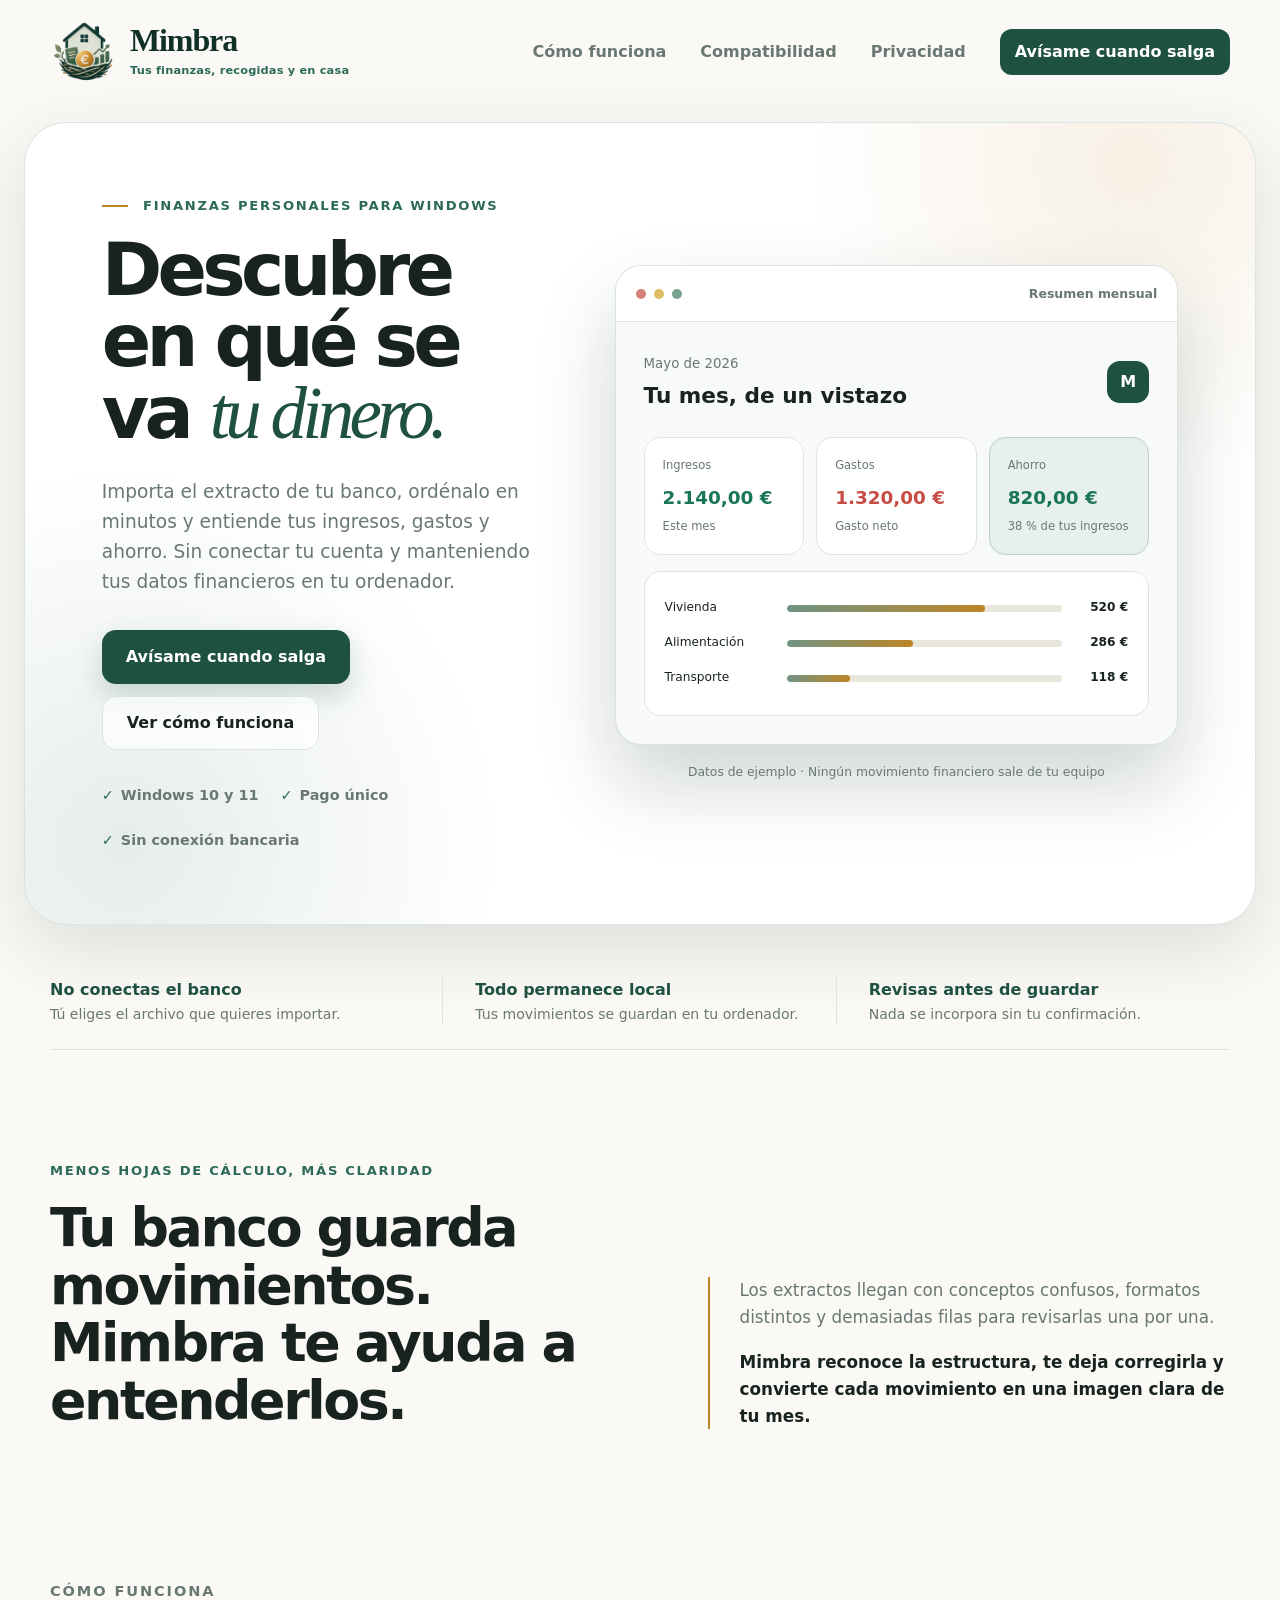
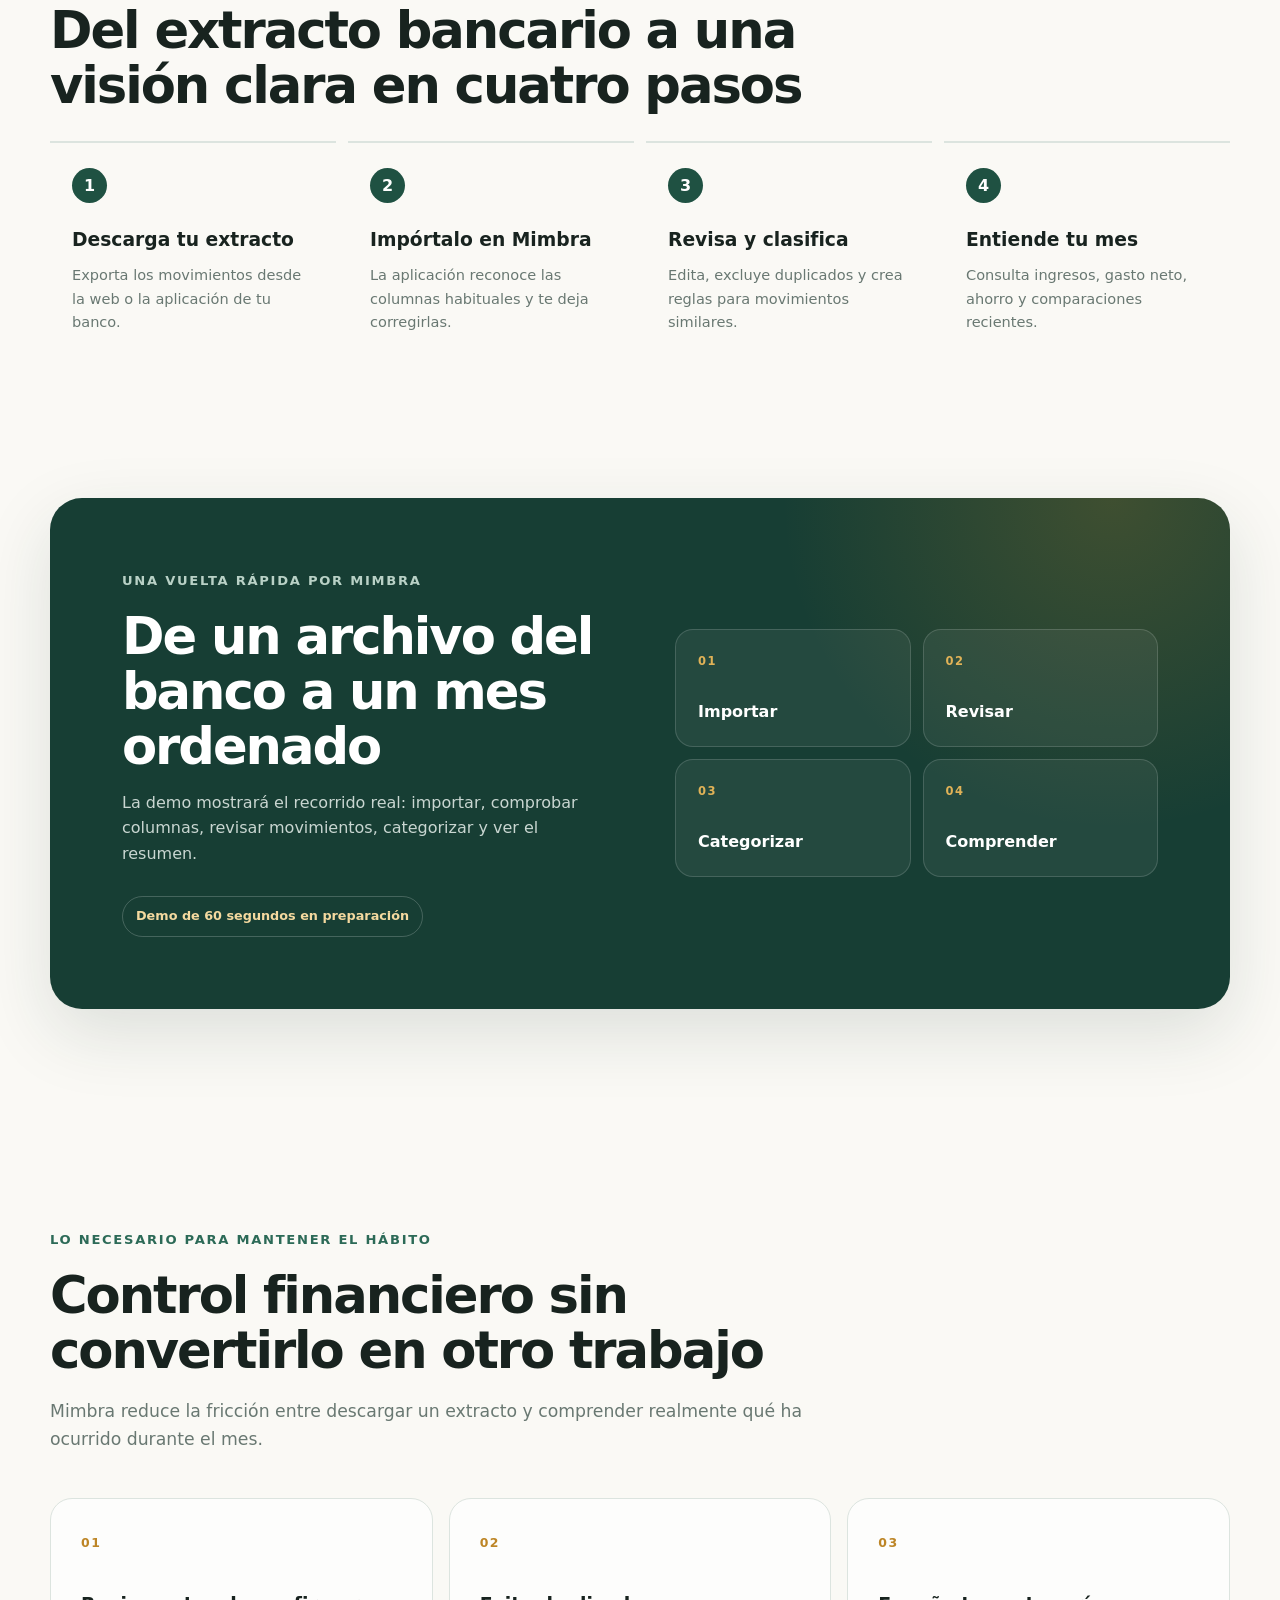
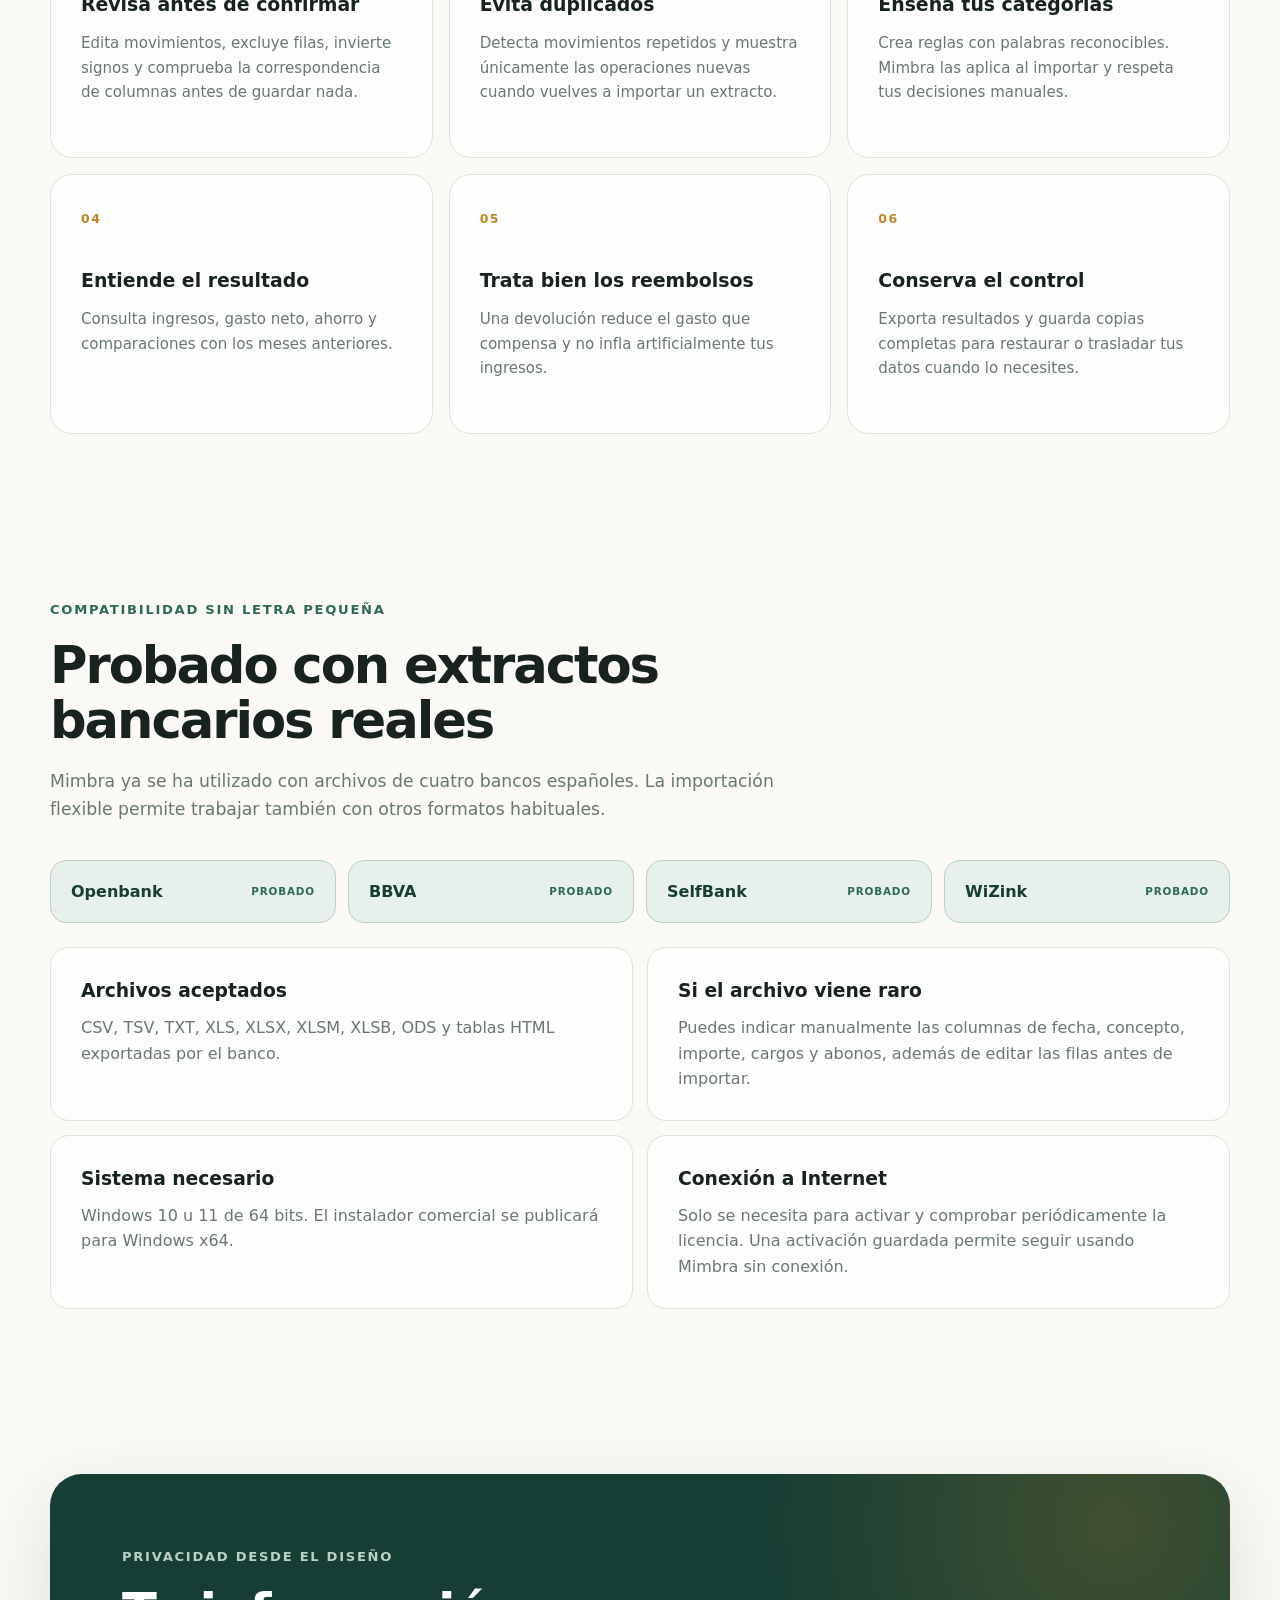
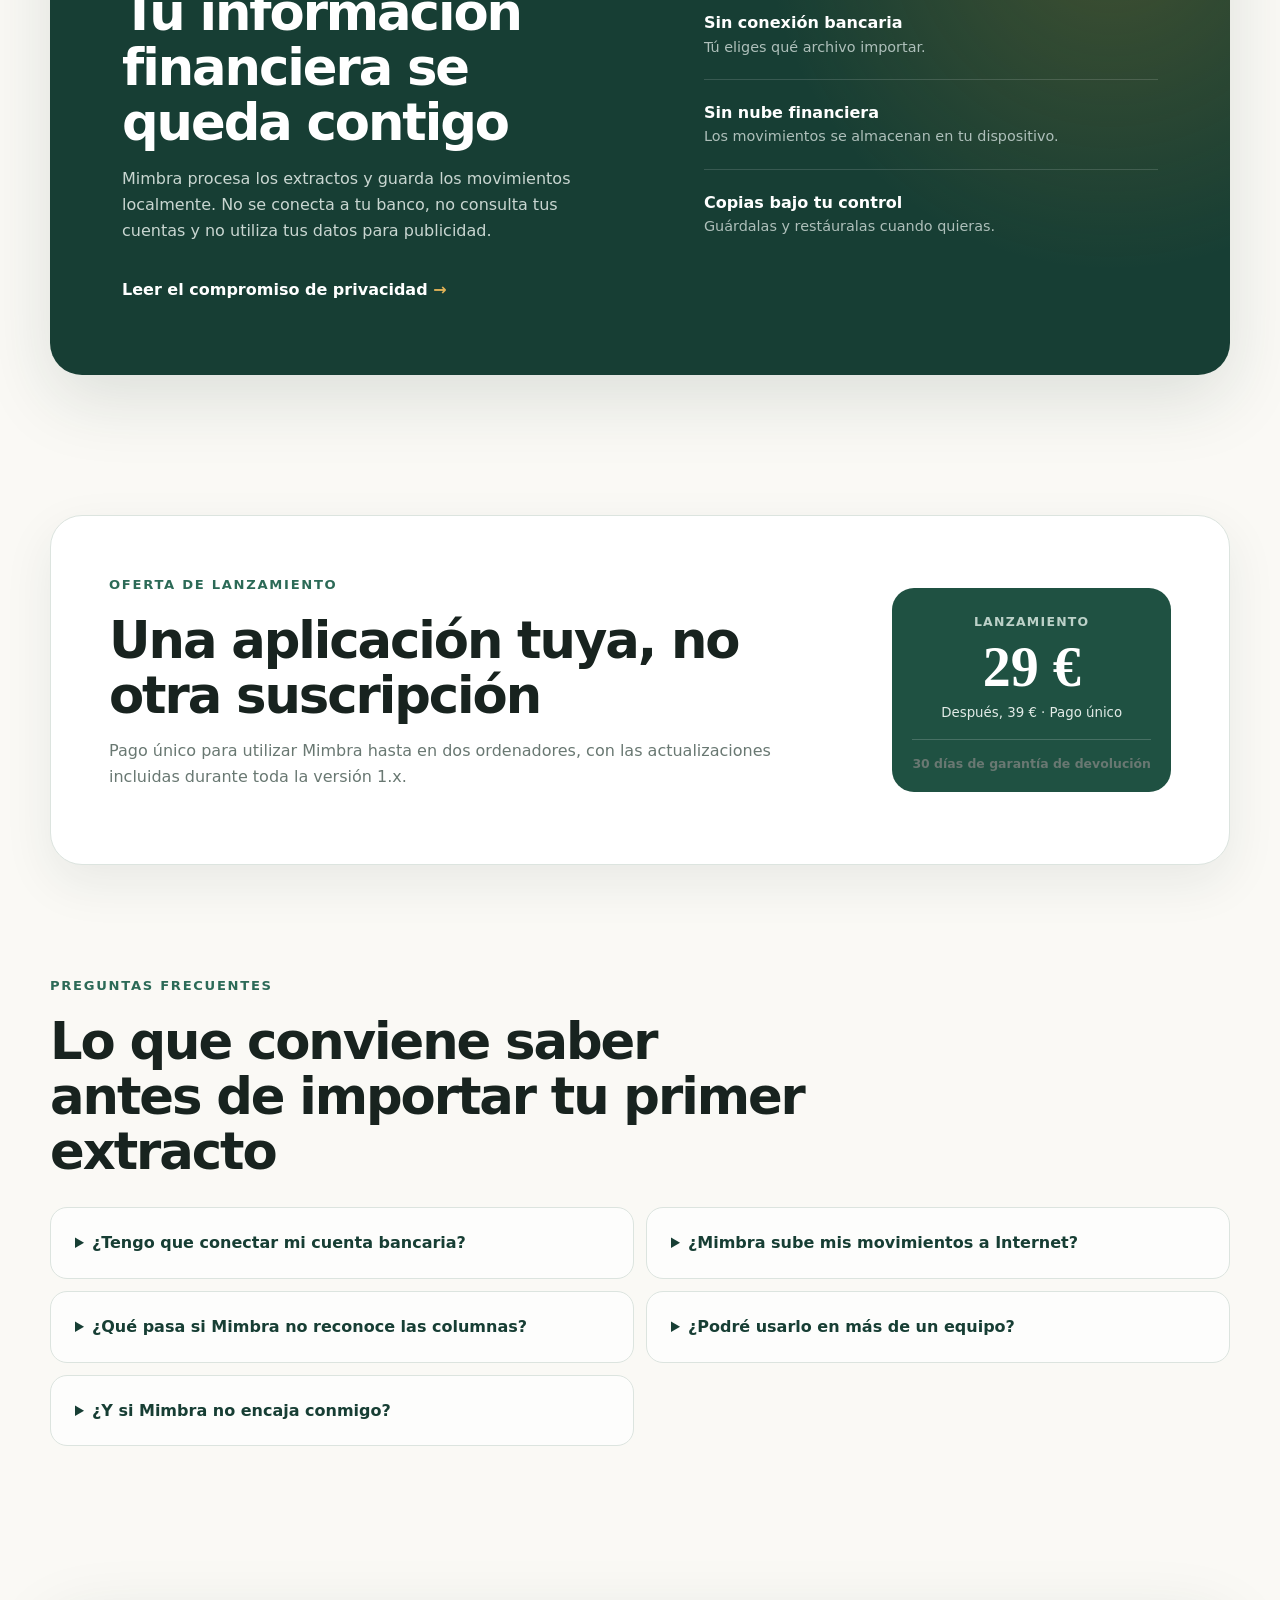
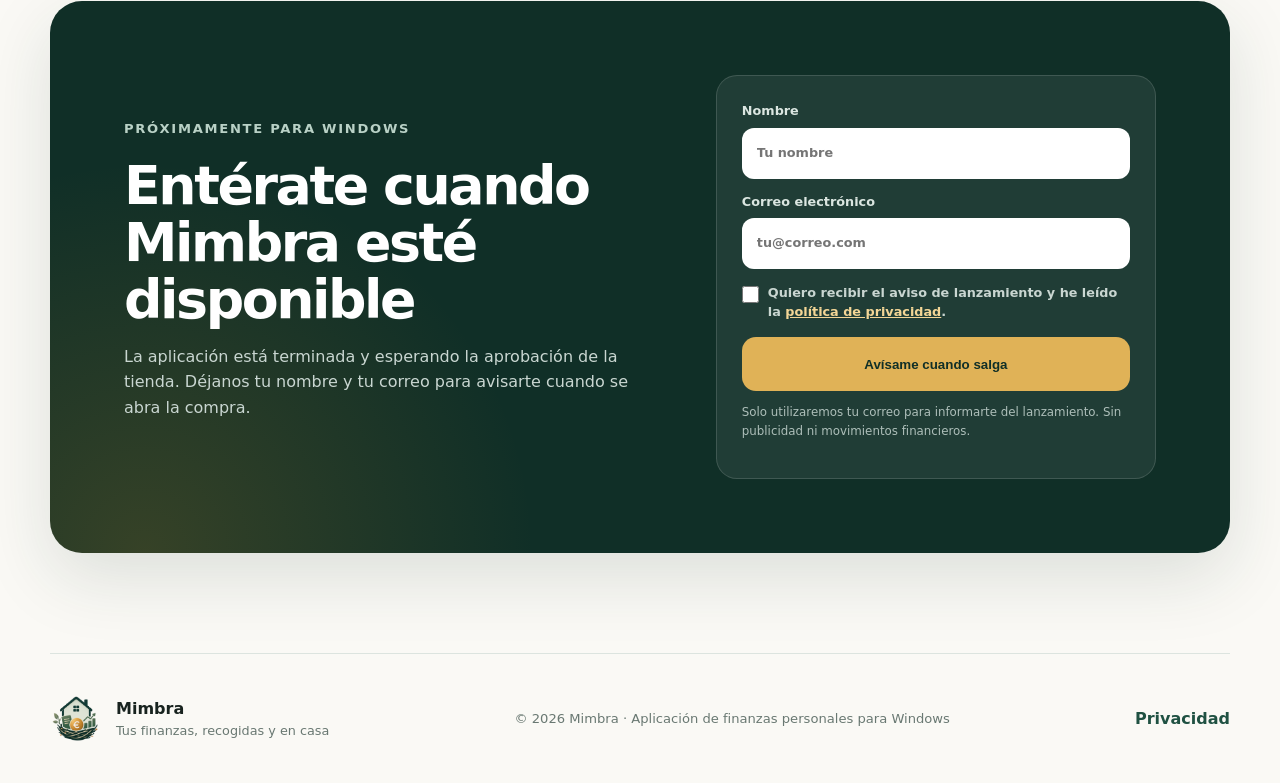
==== index.html @ 16eaacb0 "Launch Mimbra landing page" ====
<!doctype html>
<html lang="es">
  <head>
    <meta charset="utf-8">
    <meta name="viewport" content="width=device-width, initial-scale=1">
    <meta name="description" content="Mimbra te ayuda a descubrir en qué se va tu dinero sin conectar tu banco. Importa tus extractos, ordénalos en minutos y conserva todos los datos en tu ordenador.">
    <meta name="theme-color" content="#1f5142">
    <meta property="og:type" content="website">
    <meta property="og:title" content="Mimbra — Tus finanzas, recogidas y en casa">
    <meta property="og:description" content="Importa tus extractos bancarios, organiza tus movimientos y entiende tu dinero sin enviarlo a servidores.">
    <meta property="og:url" content="https://jolopami.github.io/mimbra-web/">
    <meta property="og:image" content="https://jolopami.github.io/mimbra-web/assets/mimbra-social.png">
    <meta name="twitter:card" content="summary_large_image">
    <meta name="twitter:title" content="Mimbra — Tus finanzas, recogidas y en casa">
    <meta name="twitter:description" content="Importa tus extractos bancarios, organiza tus movimientos y entiende tu dinero sin enviarlo a servidores.">
    <meta name="twitter:image" content="https://jolopami.github.io/mimbra-web/assets/mimbra-social.png">
    <link rel="canonical" href="https://jolopami.github.io/mimbra-web/">
    <link rel="icon" href="assets/mimbra-icono.png" type="image/png">
    <link rel="stylesheet" href="styles.css">
    <title>Mimbra — Tus finanzas, recogidas y en casa</title>
  </head>
  <body>
    <header class="site-header">
      <a class="brand" href="#inicio" aria-label="Ir al inicio de Mimbra">
        <img src="assets/mimbra-icono.png" alt="">
        <span>
          <strong>Mimbra</strong>
          <small>Tus finanzas, recogidas y en casa</small>
        </span>
      </a>
      <nav aria-label="Navegación principal">
        <a href="#como-funciona">Cómo funciona</a>
        <a href="#compatibilidad">Compatibilidad</a>
        <a href="#privacidad">Privacidad</a>
        <a class="nav-cta" href="#lista-espera">Avísame cuando salga</a>
      </nav>
    </header>

    <main>
      <section class="hero" id="inicio">
        <div class="hero-copy">
          <p class="eyebrow"><span></span> Finanzas personales para Windows</p>
          <h1>Descubre en qué se va <em>tu dinero.</em></h1>
          <p class="hero-lead">Importa el extracto de tu banco, ordénalo en minutos y entiende tus ingresos, gastos y ahorro. Sin conectar tu cuenta y manteniendo tus datos financieros en tu ordenador.</p>
          <div class="hero-actions">
            <a class="button button-primary" href="#lista-espera">Avísame cuando salga</a>
            <a class="button button-secondary" href="#como-funciona">Ver cómo funciona</a>
          </div>
          <ul class="quick-facts" aria-label="Características destacadas">
            <li>Windows 10 y 11</li>
            <li>Pago único</li>
            <li>Sin conexión bancaria</li>
          </ul>
        </div>

        <div class="product-preview" aria-label="Ejemplo ilustrativo del resumen mensual de Mimbra">
          <div class="preview-window">
            <div class="window-bar">
              <span></span><span></span><span></span>
              <strong>Resumen mensual</strong>
            </div>
            <div class="preview-content">
              <div class="preview-heading">
                <div>
                  <small>Mayo de 2026</small>
                  <h2>Tu mes, de un vistazo</h2>
                </div>
                <div class="nest-mark" aria-label="Mimbra">M</div>
              </div>
              <div class="summary-grid">
                <article>
                  <small>Ingresos</small>
                  <strong class="positive">2.140,00 €</strong>
                  <span>Este mes</span>
                </article>
                <article>
                  <small>Gastos</small>
                  <strong class="negative">1.320,00 €</strong>
                  <span>Gasto neto</span>
                </article>
                <article class="saving-card">
                  <small>Ahorro</small>
                  <strong class="positive">820,00 €</strong>
                  <span>38 % de tus ingresos</span>
                </article>
              </div>
              <div class="category-list">
                <div><span>Vivienda</span><i style="--size: 72%"></i><strong>520 €</strong></div>
                <div><span>Alimentación</span><i style="--size: 46%"></i><strong>286 €</strong></div>
                <div><span>Transporte</span><i style="--size: 23%"></i><strong>118 €</strong></div>
              </div>
            </div>
          </div>
          <p class="sample-note">Datos de ejemplo · Ningún movimiento financiero sale de tu equipo</p>
        </div>
      </section>

      <section class="trust-strip" aria-label="Principios de Mimbra">
        <p><strong>No conectas el banco</strong><span>Tú eliges el archivo que quieres importar.</span></p>
        <p><strong>Todo permanece local</strong><span>Tus movimientos se guardan en tu ordenador.</span></p>
        <p><strong>Revisas antes de guardar</strong><span>Nada se incorpora sin tu confirmación.</span></p>
      </section>

      <section class="section problem">
        <div class="problem-copy">
          <p class="eyebrow">Menos hojas de cálculo, más claridad</p>
          <h2>Tu banco guarda movimientos. Mimbra te ayuda a entenderlos.</h2>
        </div>
        <div class="problem-points">
          <p>Los extractos llegan con conceptos confusos, formatos distintos y demasiadas filas para revisarlas una por una.</p>
          <p>Mimbra reconoce la estructura, te deja corregirla y convierte cada movimiento en una imagen clara de tu mes.</p>
        </div>
      </section>

      <section class="section steps" id="como-funciona">
        <div class="section-heading compact">
          <p class="eyebrow">Cómo funciona</p>
          <h2>Del extracto bancario a una visión clara en cuatro pasos</h2>
        </div>
        <ol>
          <li><span>1</span><div><h3>Descarga tu extracto</h3><p>Exporta los movimientos desde la web o la aplicación de tu banco.</p></div></li>
          <li><span>2</span><div><h3>Impórtalo en Mimbra</h3><p>La aplicación reconoce las columnas habituales y te deja corregirlas.</p></div></li>
          <li><span>3</span><div><h3>Revisa y clasifica</h3><p>Edita, excluye duplicados y crea reglas para movimientos similares.</p></div></li>
          <li><span>4</span><div><h3>Entiende tu mes</h3><p>Consulta ingresos, gasto neto, ahorro y comparaciones recientes.</p></div></li>
        </ol>
      </section>

      <section class="section demo" aria-labelledby="demo-title">
        <div class="demo-card">
          <div class="demo-copy">
            <p class="eyebrow light">Una vuelta rápida por Mimbra</p>
            <h2 id="demo-title">De un archivo del banco a un mes ordenado</h2>
            <p>La demo mostrará el recorrido real: importar, comprobar columnas, revisar movimientos, categorizar y ver el resumen.</p>
            <span class="demo-status">Demo de 60 segundos en preparación</span>
          </div>
          <div class="demo-storyboard" aria-label="Pasos que aparecerán en la demostración">
            <span><b>01</b> Importar</span>
            <span><b>02</b> Revisar</span>
            <span><b>03</b> Categorizar</span>
            <span><b>04</b> Comprender</span>
          </div>
        </div>
      </section>

      <section class="section features" id="funciones">
        <div class="section-heading">
          <p class="eyebrow">Lo necesario para mantener el hábito</p>
          <h2>Control financiero sin convertirlo en otro trabajo</h2>
          <p>Mimbra reduce la fricción entre descargar un extracto y comprender realmente qué ha ocurrido durante el mes.</p>
        </div>
        <div class="feature-grid">
          <article>
            <span class="feature-number">01</span>
            <h3>Revisa antes de confirmar</h3>
            <p>Edita movimientos, excluye filas, invierte signos y comprueba la correspondencia de columnas antes de guardar nada.</p>
          </article>
          <article>
            <span class="feature-number">02</span>
            <h3>Evita duplicados</h3>
            <p>Detecta movimientos repetidos y muestra únicamente las operaciones nuevas cuando vuelves a importar un extracto.</p>
          </article>
          <article>
            <span class="feature-number">03</span>
            <h3>Enseña tus categorías</h3>
            <p>Crea reglas con palabras reconocibles. Mimbra las aplica al importar y respeta tus decisiones manuales.</p>
          </article>
          <article>
            <span class="feature-number">04</span>
            <h3>Entiende el resultado</h3>
            <p>Consulta ingresos, gasto neto, ahorro y comparaciones con los meses anteriores.</p>
          </article>
          <article>
            <span class="feature-number">05</span>
            <h3>Trata bien los reembolsos</h3>
            <p>Una devolución reduce el gasto que compensa y no infla artificialmente tus ingresos.</p>
          </article>
          <article>
            <span class="feature-number">06</span>
            <h3>Conserva el control</h3>
            <p>Exporta resultados y guarda copias completas para restaurar o trasladar tus datos cuando lo necesites.</p>
          </article>
        </div>
      </section>

      <section class="section compatibility" id="compatibilidad">
        <div class="section-heading">
          <p class="eyebrow">Compatibilidad sin letra pequeña</p>
          <h2>Probado con extractos bancarios reales</h2>
          <p>Mimbra ya se ha utilizado con archivos de cuatro bancos españoles. La importación flexible permite trabajar también con otros formatos habituales.</p>
        </div>
        <div class="bank-list" aria-label="Bancos probados">
          <span>Openbank <small>probado</small></span>
          <span>BBVA <small>probado</small></span>
          <span>SelfBank <small>probado</small></span>
          <span>WiZink <small>probado</small></span>
        </div>
        <div class="compatibility-grid">
          <article>
            <h3>Archivos aceptados</h3>
            <p>CSV, TSV, TXT, XLS, XLSX, XLSM, XLSB, ODS y tablas HTML exportadas por el banco.</p>
          </article>
          <article>
            <h3>Si el archivo viene raro</h3>
            <p>Puedes indicar manualmente las columnas de fecha, concepto, importe, cargos y abonos, además de editar las filas antes de importar.</p>
          </article>
          <article>
            <h3>Sistema necesario</h3>
            <p>Windows 10 u 11 de 64 bits. El instalador comercial se publicará para Windows x64.</p>
          </article>
          <article>
            <h3>Conexión a Internet</h3>
            <p>Solo se necesita para activar y comprobar periódicamente la licencia. Una activación guardada permite seguir usando Mimbra sin conexión.</p>
          </article>
        </div>
      </section>

      <section class="section privacy" id="privacidad">
        <div class="privacy-card">
          <div>
            <p class="eyebrow light">Privacidad desde el diseño</p>
            <h2>Tu información financiera se queda contigo</h2>
            <p>Mimbra procesa los extractos y guarda los movimientos localmente. No se conecta a tu banco, no consulta tus cuentas y no utiliza tus datos para publicidad.</p>
            <a href="privacidad.html">Leer el compromiso de privacidad <span>→</span></a>
          </div>
          <ul>
            <li><strong>Sin conexión bancaria</strong><span>Tú eliges qué archivo importar.</span></li>
            <li><strong>Sin nube financiera</strong><span>Los movimientos se almacenan en tu dispositivo.</span></li>
            <li><strong>Copias bajo tu control</strong><span>Guárdalas y restáuralas cuando quieras.</span></li>
          </ul>
        </div>
      </section>

      <section class="section offer" id="oferta">
        <div class="offer-card">
          <div>
            <p class="eyebrow">Oferta de lanzamiento</p>
            <h2>Una aplicación tuya, no otra suscripción</h2>
            <p>Pago único para utilizar Mimbra hasta en dos ordenadores, con las actualizaciones incluidas durante toda la versión 1.x.</p>
          </div>
          <div class="price">
            <span>Lanzamiento</span>
            <strong>29 €</strong>
            <small>Después, 39 € · Pago único</small>
            <p>30 días de garantía de devolución</p>
          </div>
        </div>
      </section>

      <section class="section faq" id="preguntas">
        <div class="section-heading compact">
          <p class="eyebrow">Preguntas frecuentes</p>
          <h2>Lo que conviene saber antes de importar tu primer extracto</h2>
        </div>
        <div class="faq-grid">
          <details>
            <summary>¿Tengo que conectar mi cuenta bancaria?</summary>
            <p>No. Descargas el extracto desde tu banco y eliges el archivo que quieres abrir en Mimbra.</p>
          </details>
          <details>
            <summary>¿Mimbra sube mis movimientos a Internet?</summary>
            <p>No. Los extractos, movimientos, categorías, reglas y copias de seguridad se procesan y almacenan localmente.</p>
          </details>
          <details>
            <summary>¿Qué pasa si Mimbra no reconoce las columnas?</summary>
            <p>Puedes indicar manualmente dónde están la fecha, el concepto y los importes, y revisar el resultado antes de confirmar.</p>
          </details>
          <details>
            <summary>¿Podré usarlo en más de un equipo?</summary>
            <p>Sí. La licencia personal prevista permite activar Mimbra en hasta dos ordenadores.</p>
          </details>
          <details>
            <summary>¿Y si Mimbra no encaja conmigo?</summary>
            <p>Tendrás 30 días desde la compra para probarla y solicitar la devolución si no es para ti.</p>
          </details>
        </div>
      </section>

      <section class="section waitlist" id="lista-espera">
        <div class="waitlist-card">
          <div>
            <p class="eyebrow light">Próximamente para Windows</p>
            <h2>Entérate cuando Mimbra esté disponible</h2>
            <p>La aplicación está terminada y esperando la aprobación de la tienda. Déjanos tu nombre y tu correo para avisarte cuando se abra la compra.</p>
          </div>
          <form id="waitlist-form" action="https://mimbra-finance.lemonsqueezy.com/email-subscribe/external" method="post" aria-label="Lista de espera de Mimbra">
            <label>
              Nombre
              <input type="text" name="name" autocomplete="name" placeholder="Tu nombre" required>
            </label>
            <label>
              Correo electrónico
              <input type="email" name="email" autocomplete="email" placeholder="tu@correo.com" required>
            </label>
            <label class="consent">
              <input type="checkbox" required>
              <span>Quiero recibir el aviso de lanzamiento y he leído la <a href="privacidad.html">política de privacidad</a>.</span>
            </label>
            <button class="button button-gold" type="submit">Avísame cuando salga</button>
            <p class="form-note">Solo utilizaremos tu correo para informarte del lanzamiento. Sin publicidad ni movimientos financieros.</p>
            <p class="form-feedback" role="status" aria-live="polite"></p>
          </form>
        </div>
      </section>
    </main>

    <footer>
      <img src="assets/mimbra-icono.png" alt="" width="52" height="52">
      <div><strong>Mimbra</strong><span>Tus finanzas, recogidas y en casa</span></div>
      <p>© 2026 Mimbra · Aplicación de finanzas personales para Windows</p>
      <a href="privacidad.html">Privacidad</a>
    </footer>

    <script>
      document.querySelector("#waitlist-form").addEventListener("submit", async (event) => {
        event.preventDefault();
        const form = event.currentTarget;
        const button = form.querySelector("button");
        const feedback = form.querySelector(".form-feedback");
        const originalLabel = button.textContent;

        button.disabled = true;
        button.textContent = "Apuntándote…";
        feedback.textContent = "";

        try {
          const response = await fetch(form.action, {
            method: "POST",
            body: new FormData(form)
          });

          if (!response.ok) throw new Error("No se pudo completar la suscripción");

          form.reset();
          feedback.textContent = "¡Listo! Te avisaremos cuando Mimbra esté disponible.";
        } catch (error) {
          feedback.textContent = "No hemos podido apuntarte. Inténtalo de nuevo dentro de unos minutos.";
        } finally {
          button.disabled = false;
          button.textContent = originalLabel;
        }
      });
    </script>
  </body>
</html>
---- styles.css ----
:root {
  --forest-950: #102f27;
  --forest-900: #173e34;
  --forest-800: #1f5142;
  --forest-700: #2c6a57;
  --forest-500: #6f9485;
  --forest-100: #e8f0ec;
  --forest-50: #f3f7f4;
  --ink: #18231f;
  --muted: #697872;
  --cream: #faf9f5;
  --white: #ffffff;
  --gold: #bd8526;
  --gold-soft: #f3e7ca;
  --red: #c64d44;
  --line: #dce4df;
  --shadow: 0 24px 70px rgba(20, 55, 45, 0.13);
  --radius-lg: 32px;
  --radius-md: 22px;
  --max: 1180px;
}

* { box-sizing: border-box; }
html { scroll-behavior: smooth; }
body {
  margin: 0;
  color: var(--ink);
  background: var(--cream);
  font-family: Inter, ui-sans-serif, system-ui, -apple-system, BlinkMacSystemFont, "Segoe UI", sans-serif;
  line-height: 1.6;
  -webkit-font-smoothing: antialiased;
}
a { color: inherit; }
img { display: block; max-width: 100%; }

.site-header {
  width: min(calc(100% - 48px), var(--max));
  min-height: 104px;
  margin: 0 auto;
  display: flex;
  align-items: center;
  justify-content: space-between;
  gap: 32px;
}
.brand {
  display: inline-flex;
  align-items: center;
  gap: 12px;
  color: var(--ink);
  text-decoration: none;
}
.brand img {
  width: 68px;
  height: 68px;
  object-fit: cover;
  border-radius: 18px;
  mix-blend-mode: multiply;
}
.brand span, .brand strong, .brand small { display: block; }
.brand strong {
  color: var(--forest-950);
  font-family: Georgia, "Times New Roman", serif;
  font-size: 2rem;
  line-height: 1;
  letter-spacing: -.035em;
}
.brand small {
  margin-top: 5px;
  color: var(--forest-700);
  font-size: .71rem;
  font-weight: 750;
  letter-spacing: .015em;
}
.site-header nav { display: flex; align-items: center; gap: 34px; }
.site-header nav a, .back-link { color: var(--muted); font-weight: 700; text-decoration: none; }
.site-header nav a:hover, .back-link:hover { color: var(--forest-800); }
.site-header nav .nav-cta {
  padding: 10px 15px;
  border-radius: 12px;
  color: var(--white);
  background: var(--forest-800);
}
.site-header nav .nav-cta:hover { color: var(--white); background: var(--forest-900); }

.hero {
  width: min(calc(100% - 48px), 1280px);
  min-height: 690px;
  margin: 18px auto 0;
  padding: 72px clamp(32px, 6vw, 82px);
  display: grid;
  grid-template-columns: minmax(0, .88fr) minmax(520px, 1.12fr);
  align-items: center;
  gap: 70px;
  border: 1px solid var(--line);
  border-radius: 42px;
  overflow: hidden;
  background:
    radial-gradient(circle at 90% 5%, rgba(189,133,38,.12), transparent 24%),
    radial-gradient(circle at 8% 90%, rgba(44,106,87,.12), transparent 28%),
    var(--white);
  box-shadow: var(--shadow);
}
.eyebrow {
  margin: 0 0 18px;
  color: var(--forest-700);
  font-size: .82rem;
  font-weight: 850;
  letter-spacing: .13em;
  text-transform: uppercase;
}
.eyebrow span { display: inline-block; width: 26px; height: 2px; margin: 0 9px 3px 0; background: var(--gold); }
.hero h1 {
  margin: 0;
  font-size: clamp(3.25rem, 5.7vw, 5.75rem);
  line-height: .98;
  letter-spacing: -.065em;
}
.hero h1 em { color: var(--forest-800); font-family: Georgia, "Times New Roman", serif; font-weight: 500; }
.hero-lead { max-width: 630px; margin: 28px 0 0; color: var(--muted); font-size: 1.16rem; }
.hero-actions { display: flex; flex-wrap: wrap; gap: 12px; margin-top: 34px; }
.button { display: inline-flex; min-height: 54px; padding: 0 24px; align-items: center; justify-content: center; border-radius: 14px; font-weight: 800; text-decoration: none; transition: transform .2s, box-shadow .2s; }
.button:hover { transform: translateY(-2px); }
.button-primary { color: var(--white); background: var(--forest-800); box-shadow: 0 12px 28px rgba(31,81,66,.2); }
.button-secondary { border: 1px solid var(--line); background: rgba(255,255,255,.72); }
.quick-facts { display: flex; flex-wrap: wrap; gap: 22px; padding: 0; margin: 34px 0 0; list-style: none; color: var(--muted); font-size: .9rem; font-weight: 750; }
.quick-facts li::before { content: "✓"; margin-right: 7px; color: var(--forest-700); }

.product-preview { transform: none; }
.preview-window { overflow: hidden; border: 1px solid rgba(31,81,66,.14); border-radius: 26px; background: #f8faf8; box-shadow: 0 38px 80px rgba(17,49,40,.2); }
.window-bar { height: 56px; padding: 0 20px; display: flex; align-items: center; gap: 8px; border-bottom: 1px solid var(--line); background: var(--white); }
.window-bar > span { width: 10px; height: 10px; border-radius: 50%; background: #d9dfdb; }
.window-bar > span:first-child { background: #d68178; }
.window-bar > span:nth-child(2) { background: #dfbd62; }
.window-bar > span:nth-child(3) { background: #79a18f; }
.window-bar strong { margin-left: auto; color: var(--muted); font-size: .78rem; }
.preview-content { padding: 28px; }
.preview-heading { display: flex; align-items: center; justify-content: space-between; gap: 18px; }
.preview-heading small { color: var(--muted); }
.preview-heading h2 { margin: 3px 0 0; font-size: 1.35rem; }
.nest-mark { width: 42px; height: 42px; display: grid; place-items: center; border-radius: 13px; color: var(--white); background: var(--forest-800); font-weight: 900; }
.summary-grid { display: grid; grid-template-columns: repeat(3, 1fr); gap: 12px; margin-top: 24px; }
.summary-grid article { padding: 18px; border: 1px solid var(--line); border-radius: 16px; background: var(--white); }
.summary-grid small, .summary-grid span { display: block; color: var(--muted); font-size: .72rem; }
.summary-grid strong { display: block; margin: 8px 0 5px; font-size: 1.15rem; }
.summary-grid .saving-card { border-color: #b9d1c6; background: var(--forest-100); }
.positive { color: #187557; }
.negative { color: var(--red); }
.category-list { margin-top: 16px; padding: 19px 20px; border: 1px solid var(--line); border-radius: 17px; background: var(--white); }
.category-list div { display: grid; grid-template-columns: 110px 1fr 54px; align-items: center; gap: 12px; min-height: 35px; font-size: .76rem; }
.category-list i { position: relative; height: 7px; overflow: hidden; border-radius: 99px; background: #e9e6dc; }
.category-list i::after { content: ""; position: absolute; inset: 0 auto 0 0; width: var(--size); border-radius: inherit; background: linear-gradient(90deg, var(--forest-500), var(--gold)); }
.category-list strong { text-align: right; }
.sample-note { margin: 18px 0 0; color: var(--muted); font-size: .77rem; text-align: center; }

.trust-strip { width: min(calc(100% - 48px), var(--max)); margin: 28px auto 0; padding: 24px 0; display: grid; grid-template-columns: repeat(3, 1fr); border-bottom: 1px solid var(--line); }
.trust-strip p { margin: 0; padding: 0 32px; border-right: 1px solid var(--line); }
.trust-strip p:first-child { padding-left: 0; }
.trust-strip p:last-child { border: 0; }
.trust-strip strong, .trust-strip span { display: block; }
.trust-strip strong { color: var(--forest-800); }
.trust-strip span { color: var(--muted); font-size: .88rem; }

.section { width: min(calc(100% - 48px), var(--max)); margin: 0 auto; padding: 110px 0; }
.section-heading { max-width: 760px; margin-bottom: 44px; }
.section-heading.compact { margin-bottom: 28px; }
.section-heading h2, .privacy h2, .availability h2 { margin: 0; font-size: clamp(2.25rem, 4vw, 3.7rem); line-height: 1.08; letter-spacing: -.04em; }
.section-heading > p:last-child { margin: 20px 0 0; color: var(--muted); font-size: 1.08rem; }

.problem {
  display: grid;
  grid-template-columns: 1.05fr .95fr;
  gap: 80px;
  align-items: end;
}
.problem h2 {
  max-width: 720px;
  margin: 0;
  font-size: clamp(2.4rem, 4.2vw, 4rem);
  line-height: 1.07;
  letter-spacing: -.045em;
}
.problem-points {
  padding-left: 30px;
  border-left: 2px solid var(--gold);
}
.problem-points p {
  margin: 0;
  color: var(--muted);
  font-size: 1.05rem;
}
.problem-points p + p { margin-top: 18px; color: var(--ink); font-weight: 650; }

.feature-grid { display: grid; grid-template-columns: repeat(3, 1fr); gap: 16px; }
.feature-grid article { min-height: 260px; padding: 30px; border: 1px solid var(--line); border-radius: var(--radius-md); background: rgba(255,255,255,.7); transition: transform .2s, box-shadow .2s; }
.feature-grid article:hover { transform: translateY(-4px); box-shadow: 0 18px 45px rgba(24,55,45,.08); }
.feature-number { color: var(--gold); font-size: .78rem; font-weight: 850; letter-spacing: .12em; }
.feature-grid h3 { margin: 35px 0 12px; font-size: 1.18rem; }
.feature-grid p { margin: 0; color: var(--muted); font-size: .94rem; }

.steps { padding-top: 40px; }
.steps ol { margin: 0; padding: 0; display: grid; grid-template-columns: repeat(4, 1fr); gap: 12px; list-style: none; }
.steps li { padding: 25px 22px; border-top: 2px solid var(--line); }
.steps li > span { width: 35px; height: 35px; display: grid; place-items: center; border-radius: 50%; color: var(--white); background: var(--forest-800); font-weight: 850; }
.steps h3 { margin: 22px 0 8px; }
.steps p { margin: 0; color: var(--muted); font-size: .91rem; }

.demo { padding-top: 30px; }
.demo-card {
  padding: clamp(34px, 6vw, 72px);
  display: grid;
  grid-template-columns: 1fr 1fr;
  gap: 70px;
  align-items: center;
  border-radius: var(--radius-lg);
  color: var(--white);
  background:
    radial-gradient(circle at 90% 0%, rgba(189,133,38,.24), transparent 28%),
    var(--forest-900);
  box-shadow: var(--shadow);
}
.demo-copy h2 {
  margin: 0;
  font-size: clamp(2.2rem, 4vw, 3.65rem);
  line-height: 1.07;
  letter-spacing: -.04em;
}
.demo-copy > p:not(.eyebrow) { color: #c9d6d1; }
.demo-status {
  display: inline-flex;
  margin-top: 14px;
  padding: 9px 13px;
  border: 1px solid rgba(255,255,255,.2);
  border-radius: 999px;
  color: #f4d99f;
  font-size: .8rem;
  font-weight: 800;
}
.demo-storyboard {
  display: grid;
  grid-template-columns: 1fr 1fr;
  gap: 12px;
}
.demo-storyboard span {
  min-height: 118px;
  padding: 22px;
  display: flex;
  flex-direction: column;
  justify-content: space-between;
  border: 1px solid rgba(255,255,255,.15);
  border-radius: 18px;
  background: rgba(255,255,255,.06);
  font-weight: 750;
}
.demo-storyboard b { color: #e0b257; font-size: .72rem; letter-spacing: .12em; }

.compatibility { padding-top: 55px; }
.bank-list {
  margin: -8px 0 24px;
  display: grid;
  grid-template-columns: repeat(4, 1fr);
  gap: 12px;
}
.bank-list span {
  padding: 18px 20px;
  display: flex;
  align-items: center;
  justify-content: space-between;
  gap: 12px;
  border: 1px solid #b9d1c6;
  border-radius: 16px;
  color: var(--forest-900);
  background: var(--forest-100);
  font-weight: 850;
}
.bank-list small {
  color: var(--forest-700);
  font-size: .65rem;
  letter-spacing: .08em;
  text-transform: uppercase;
}
.compatibility-grid {
  display: grid;
  grid-template-columns: repeat(2, 1fr);
  gap: 14px;
}
.compatibility-grid article {
  padding: 28px 30px;
  border: 1px solid var(--line);
  border-radius: 19px;
  background: rgba(255,255,255,.72);
}
.compatibility-grid h3 { margin: 0 0 9px; }
.compatibility-grid p { margin: 0; color: var(--muted); }

.privacy { padding-top: 55px; }
.privacy-card { padding: clamp(34px, 6vw, 72px); display: grid; grid-template-columns: 1.05fr .95fr; gap: 80px; align-items: center; overflow: hidden; border-radius: var(--radius-lg); color: var(--white); background: radial-gradient(circle at 90% 10%, rgba(189,133,38,.25), transparent 30%), var(--forest-900); box-shadow: var(--shadow); }
.eyebrow.light { color: #b9d1c6; }
.privacy-card > div > p:not(.eyebrow) { max-width: 610px; color: #c9d6d1; }
.privacy-card a { display: inline-block; margin-top: 18px; color: var(--white); font-weight: 800; text-decoration: none; }
.privacy-card a span { color: #e0b257; }
.privacy-card ul { margin: 0; padding: 0; list-style: none; }
.privacy-card li { padding: 20px 0; border-bottom: 1px solid rgba(255,255,255,.14); }
.privacy-card li:last-child { border: 0; }
.privacy-card li strong, .privacy-card li span { display: block; }
.privacy-card li span { color: #aebfba; font-size: .9rem; }

.offer { padding-top: 30px; padding-bottom: 55px; }
.offer-card {
  padding: clamp(32px, 5vw, 58px);
  display: grid;
  grid-template-columns: 1fr auto;
  gap: 50px;
  align-items: center;
  border: 1px solid var(--line);
  border-radius: var(--radius-lg);
  background: var(--white);
  box-shadow: 0 18px 50px rgba(24,55,45,.08);
}
.offer-card h2 {
  margin: 0;
  font-size: clamp(2.2rem, 4vw, 3.5rem);
  line-height: 1.07;
  letter-spacing: -.04em;
}
.offer-card > div > p:last-child { max-width: 700px; color: var(--muted); }
.price {
  min-width: 230px;
  padding: 24px 28px;
  border-radius: 22px;
  color: var(--white);
  background: var(--forest-800);
  text-align: center;
}
.price span, .price strong, .price small { display: block; }
.price span { color: #bcd1c8; font-size: .78rem; font-weight: 800; text-transform: uppercase; letter-spacing: .1em; }
.price strong { margin: 7px 0; font-family: Georgia, "Times New Roman", serif; font-size: 3.5rem; line-height: 1; }
.price small { color: #e2ebe7; }
.price p {
  margin: 16px -8px -6px;
  padding-top: 14px;
  border-top: 1px solid rgba(255,255,255,.18);
  color: #f3d696;
  font-size: .78rem;
  font-weight: 850;
}

.faq { padding-top: 55px; }
.faq-grid { display: grid; grid-template-columns: 1fr 1fr; gap: 12px; }
.faq details {
  padding: 22px 24px;
  border: 1px solid var(--line);
  border-radius: 17px;
  background: rgba(255,255,255,.74);
}
.faq summary { cursor: pointer; color: var(--forest-900); font-weight: 850; }
.faq details p { margin: 12px 0 0; color: var(--muted); }

.waitlist { padding-top: 45px; padding-bottom: 100px; }
.waitlist-card {
  padding: clamp(36px, 6vw, 74px);
  display: grid;
  grid-template-columns: 1fr .86fr;
  gap: 80px;
  align-items: center;
  border-radius: var(--radius-lg);
  color: var(--white);
  background:
    radial-gradient(circle at 8% 100%, rgba(189,133,38,.22), transparent 32%),
    var(--forest-950);
  box-shadow: var(--shadow);
}
.waitlist-card h2 {
  margin: 0;
  font-size: clamp(2.35rem, 4.2vw, 4rem);
  line-height: 1.06;
  letter-spacing: -.045em;
}
.waitlist-card > div > p:not(.eyebrow) { color: #c9d6d1; }
.waitlist form {
  padding: 25px;
  border: 1px solid rgba(255,255,255,.14);
  border-radius: 21px;
  background: rgba(255,255,255,.07);
}
.waitlist label {
  display: block;
  color: #dbe6e1;
  font-size: .8rem;
  font-weight: 800;
}
.waitlist label + label { margin-top: 13px; }
.waitlist input {
  width: 100%;
  min-height: 51px;
  margin-top: 6px;
  padding: 0 14px;
  border: 1px solid rgba(255,255,255,.18);
  border-radius: 12px;
  color: var(--ink);
  background: var(--white);
  font: inherit;
}
.waitlist input:focus {
  outline: 3px solid rgba(224,178,87,.35);
  border-color: #e0b257;
}
.waitlist .consent {
  margin-top: 15px;
  display: flex;
  align-items: flex-start;
  gap: 9px;
  color: #c9d6d1;
  font-weight: 600;
  line-height: 1.45;
}
.waitlist .consent input {
  width: 17px;
  min-height: 17px;
  margin: 2px 0 0;
  flex: 0 0 auto;
  accent-color: #e0b257;
}
.waitlist .consent a { color: #f3d696; }
.button-gold {
  width: 100%;
  margin-top: 16px;
  border: 0;
  color: var(--forest-950);
  background: #e0b257;
  cursor: pointer;
}
.button-gold:disabled { cursor: wait; opacity: .72; transform: none; }
.form-note, .form-feedback { margin: 12px 0 0; color: #aebfba; font-size: .74rem; }
.form-feedback { color: #f3d696; font-weight: 750; }

footer { width: min(calc(100% - 48px), var(--max)); min-height: 130px; margin: 0 auto; display: grid; grid-template-columns: auto auto 1fr auto; align-items: center; gap: 14px; border-top: 1px solid var(--line); }
footer > img { border-radius: 14px; mix-blend-mode: multiply; object-fit: cover; }
footer div strong, footer div span { display: block; }
footer div span { color: var(--muted); font-size: .8rem; }
footer p { margin: 0; color: var(--muted); text-align: center; font-size: .82rem; }
footer a { color: var(--forest-800); font-weight: 800; text-decoration: none; }

.legal-content { width: min(calc(100% - 48px), 820px); margin: 55px auto 110px; padding: clamp(32px, 6vw, 70px); border: 1px solid var(--line); border-radius: var(--radius-lg); background: var(--white); box-shadow: var(--shadow); }
.legal-content h1 { margin: 0 0 24px; font-size: clamp(2.6rem, 5vw, 4.4rem); line-height: 1.02; letter-spacing: -.05em; }
.legal-intro { color: var(--muted); font-size: 1.15rem; }
.legal-content h2 { margin: 40px 0 8px; color: var(--forest-800); font-size: 1.25rem; }
.legal-content p { color: var(--muted); }
.legal-content .updated { margin-top: 52px; padding-top: 22px; border-top: 1px solid var(--line); font-size: .86rem; }

@media (max-width: 1020px) {
  .hero { grid-template-columns: 1fr; }
  .product-preview { max-width: 700px; }
  .feature-grid { grid-template-columns: repeat(2, 1fr); }
  .steps ol { grid-template-columns: repeat(2, 1fr); }
  .problem, .demo-card, .waitlist-card { grid-template-columns: 1fr; gap: 42px; }
  .bank-list { grid-template-columns: repeat(2, 1fr); }
}

@media (max-width: 720px) {
  .site-header { width: min(calc(100% - 30px), var(--max)); min-height: 88px; }
  .brand img { width: 54px; height: 54px; border-radius: 14px; }
  .brand strong { font-size: 1.65rem; }
  .brand small { display: none; }
  .site-header nav { display: none; }
  .hero { width: calc(100% - 24px); min-height: auto; margin-top: 6px; padding: 48px 22px; gap: 50px; border-radius: 28px; }
  .hero h1 { font-size: clamp(3.2rem, 15vw, 5rem); }
  .hero-lead { font-size: 1.02rem; }
  .button { width: 100%; }
  .quick-facts { gap: 10px 18px; }
  .summary-grid { grid-template-columns: 1fr; }
  .category-list div { grid-template-columns: 90px 1fr 48px; }
  .trust-strip { width: calc(100% - 40px); grid-template-columns: 1fr; }
  .trust-strip p, .trust-strip p:first-child { padding: 16px 0; border-right: 0; border-bottom: 1px solid var(--line); }
  .section { width: calc(100% - 36px); padding: 78px 0; }
  .problem-points { padding: 20px 0 0; border-left: 0; border-top: 2px solid var(--gold); }
  .feature-grid, .steps ol { grid-template-columns: 1fr; }
  .feature-grid article { min-height: 220px; }
  .demo-storyboard, .bank-list, .compatibility-grid, .faq-grid { grid-template-columns: 1fr; }
  .demo-storyboard span { min-height: 95px; }
  .privacy-card { grid-template-columns: 1fr; gap: 35px; }
  .offer-card { grid-template-columns: 1fr; }
  .price { width: 100%; }
  footer { width: calc(100% - 36px); padding: 28px 0; grid-template-columns: auto 1fr auto; }
  footer p { display: none; }
  .legal-content { width: calc(100% - 24px); margin-top: 20px; border-radius: 24px; }
}

@media (prefers-reduced-motion: reduce) {
  html { scroll-behavior: auto; }
  *, *::before, *::after { transition: none !important; }
}
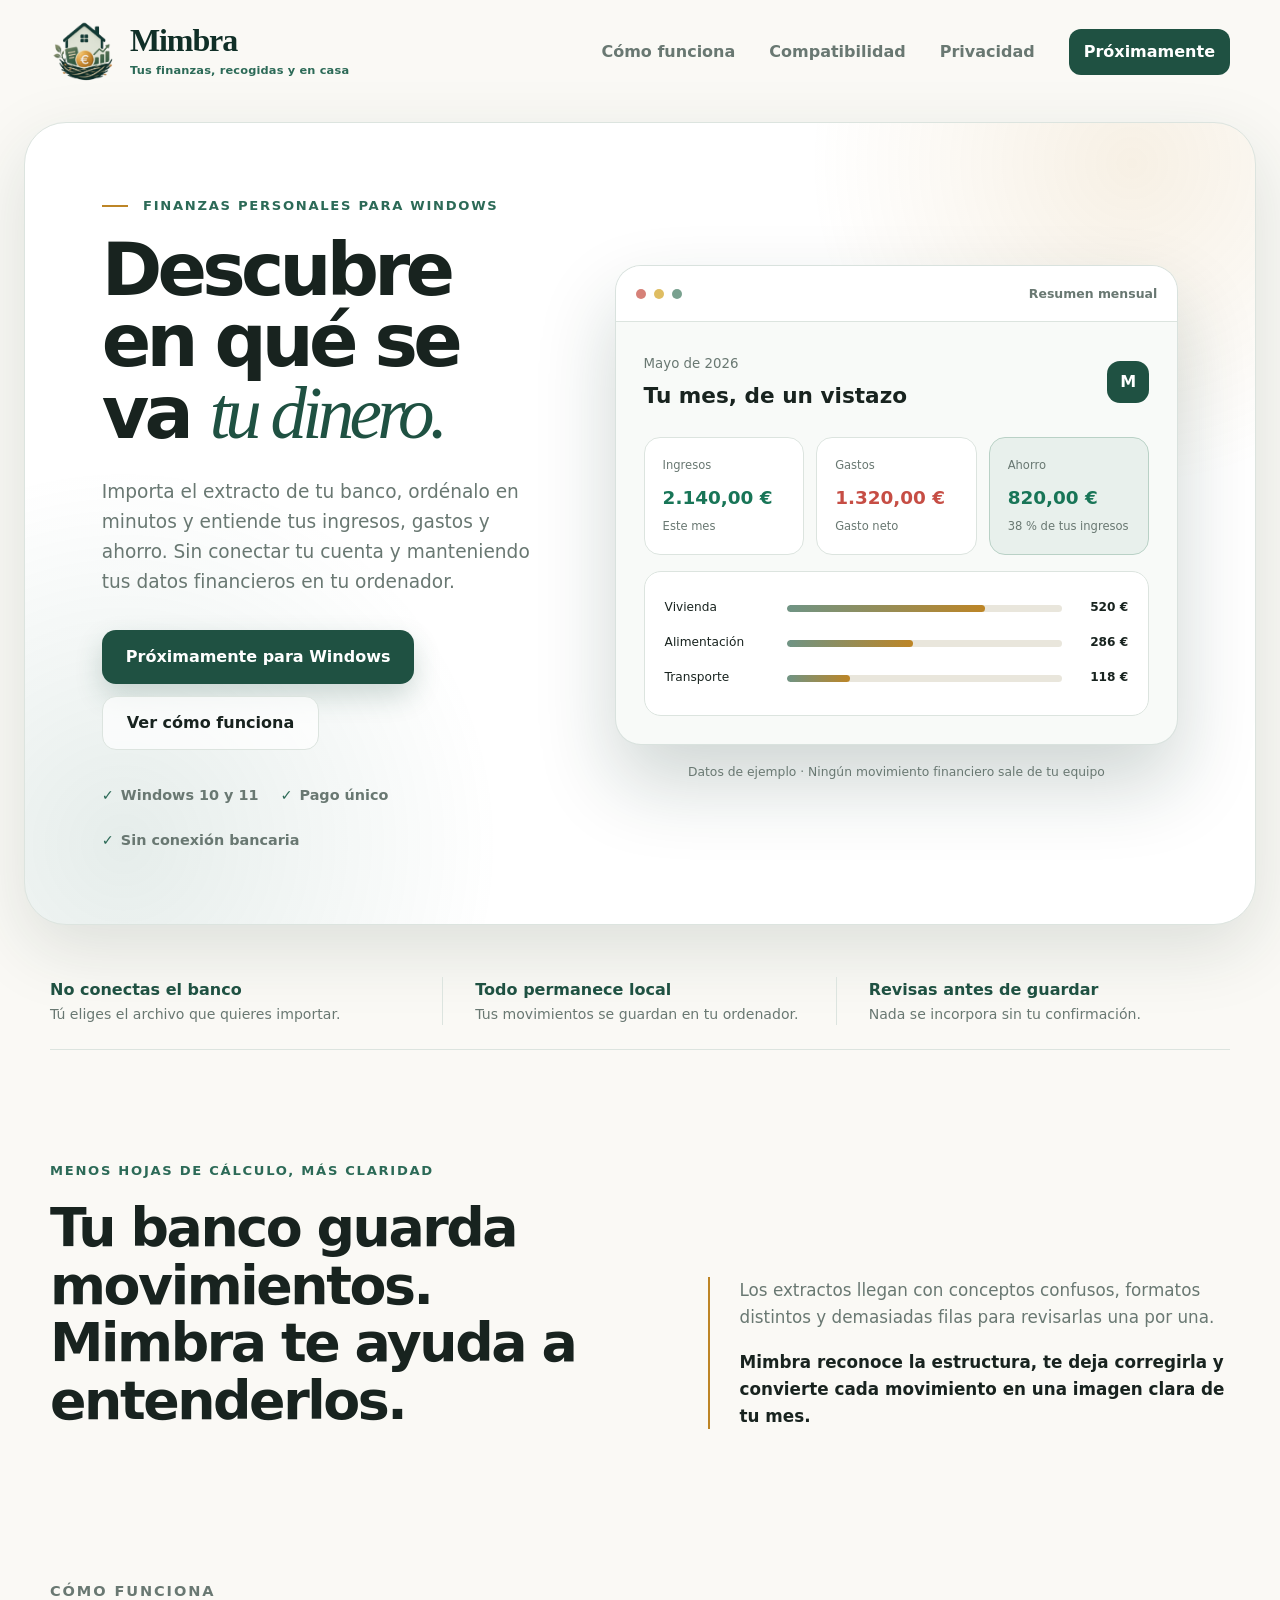
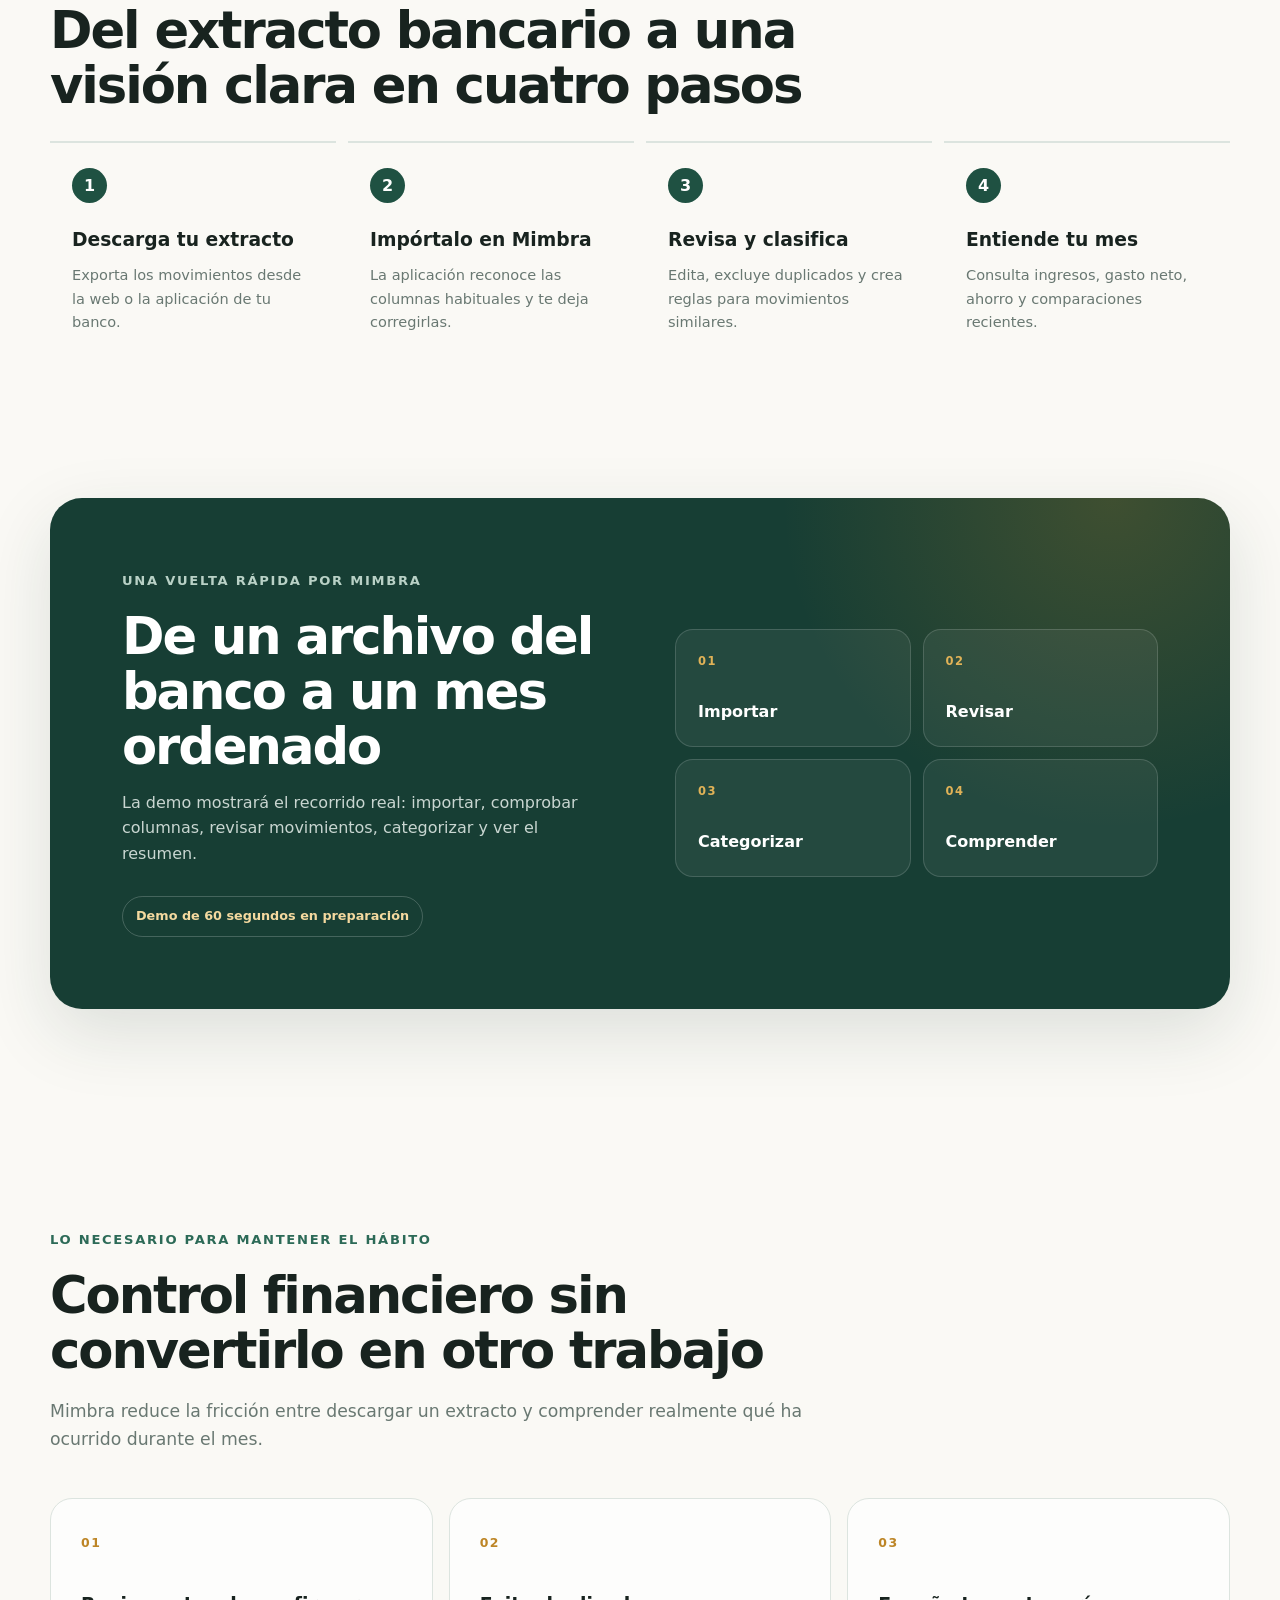
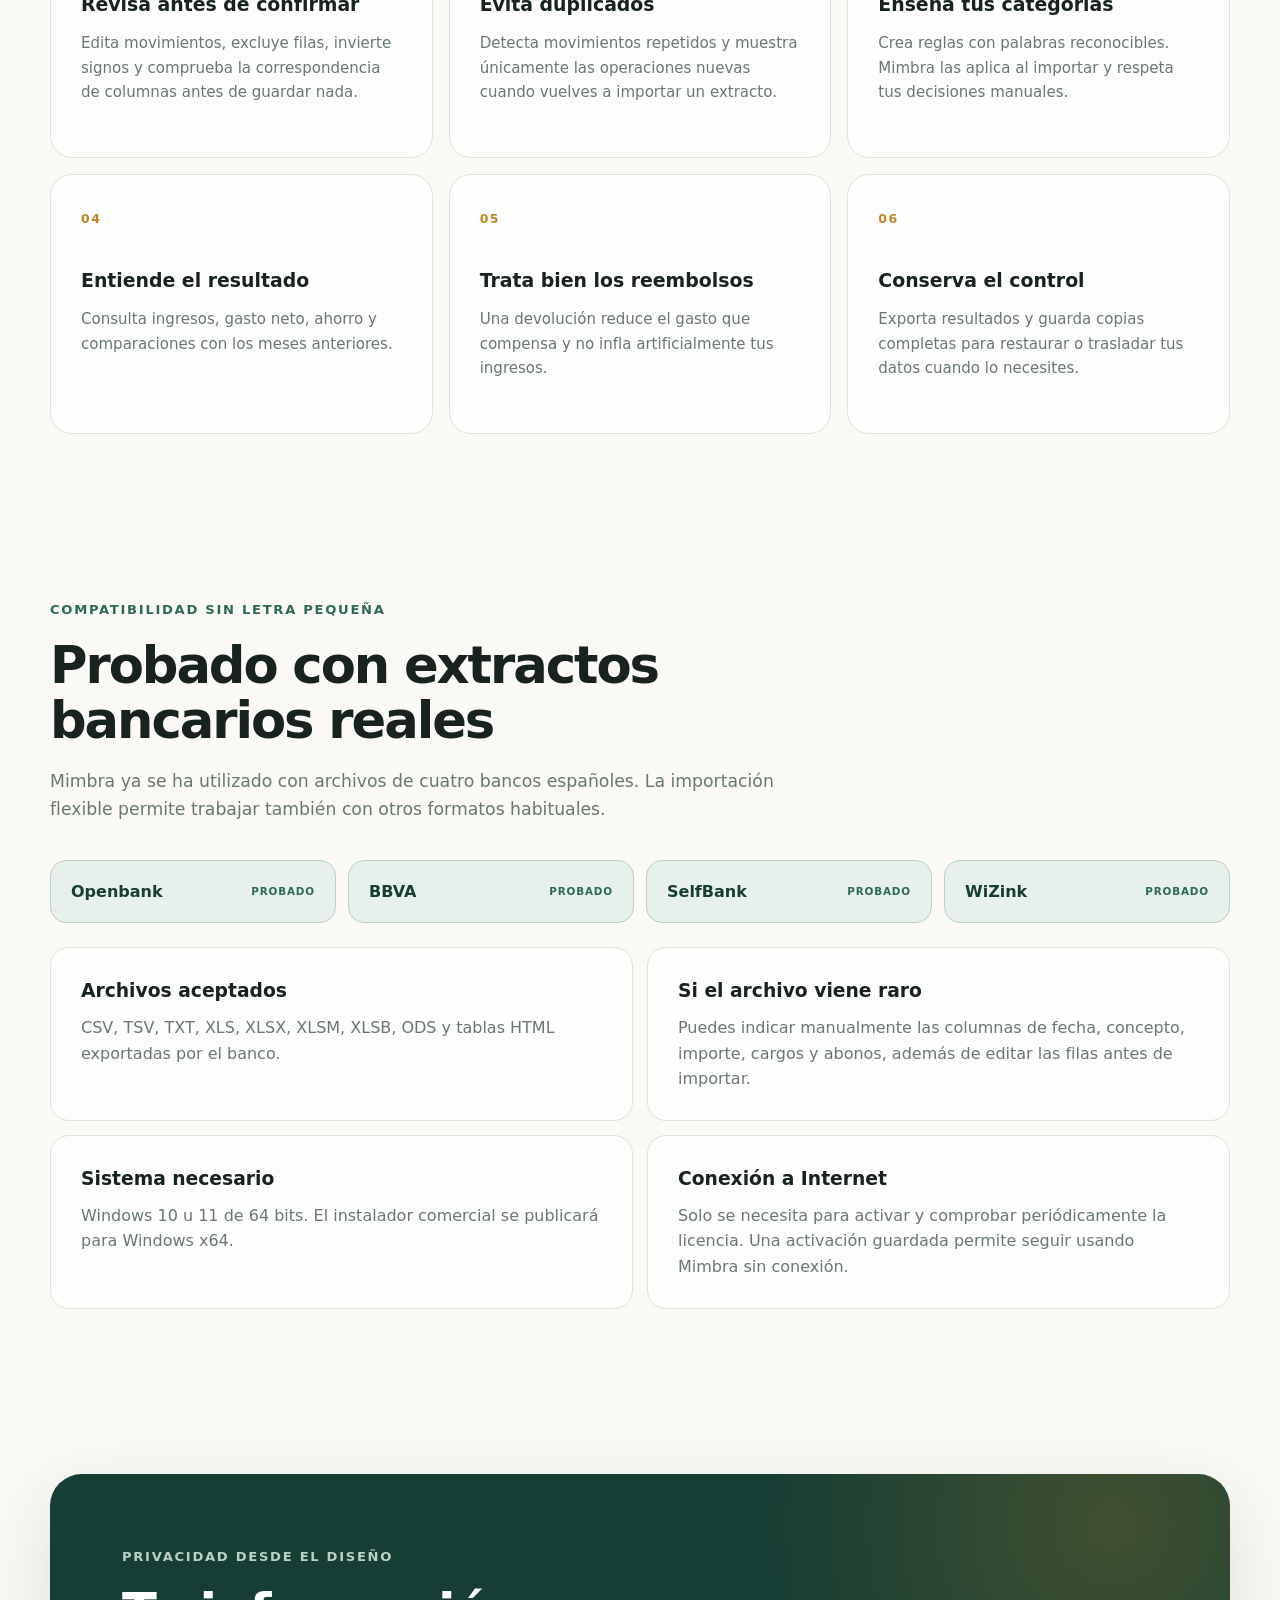
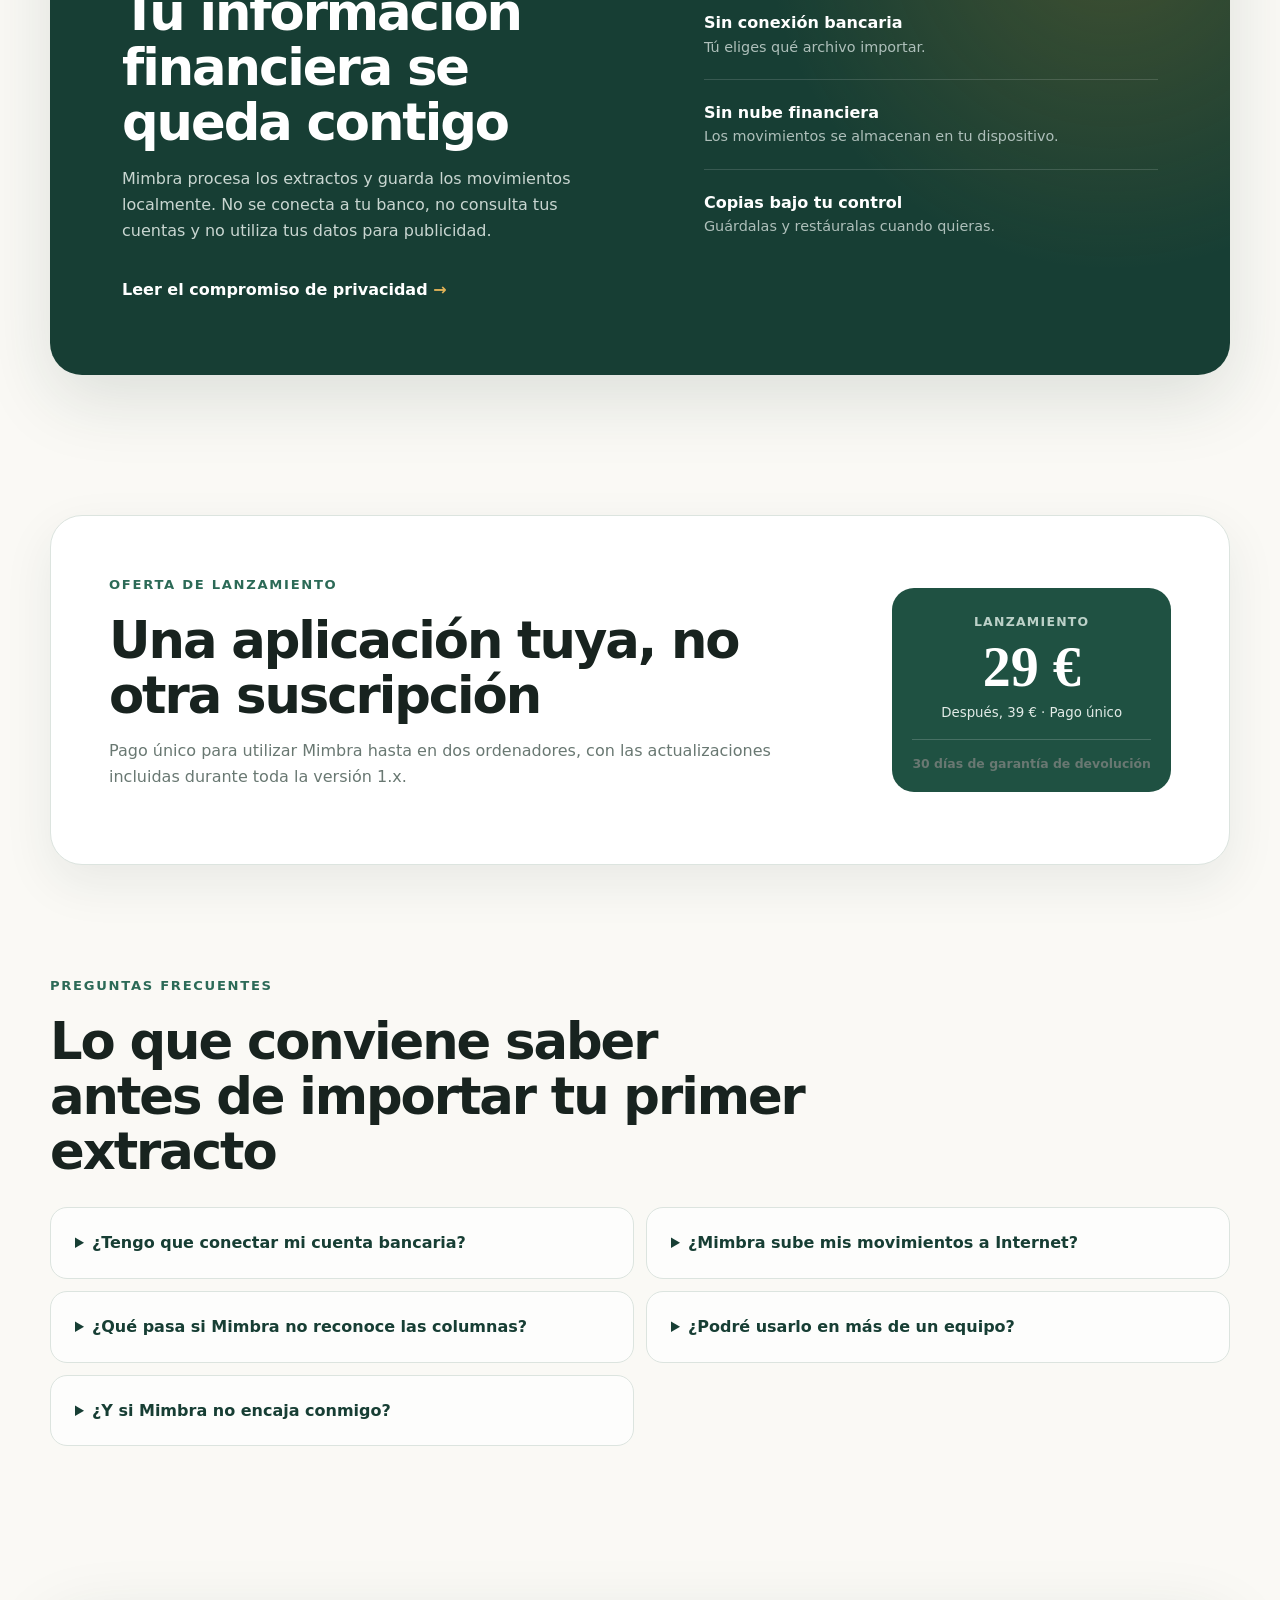
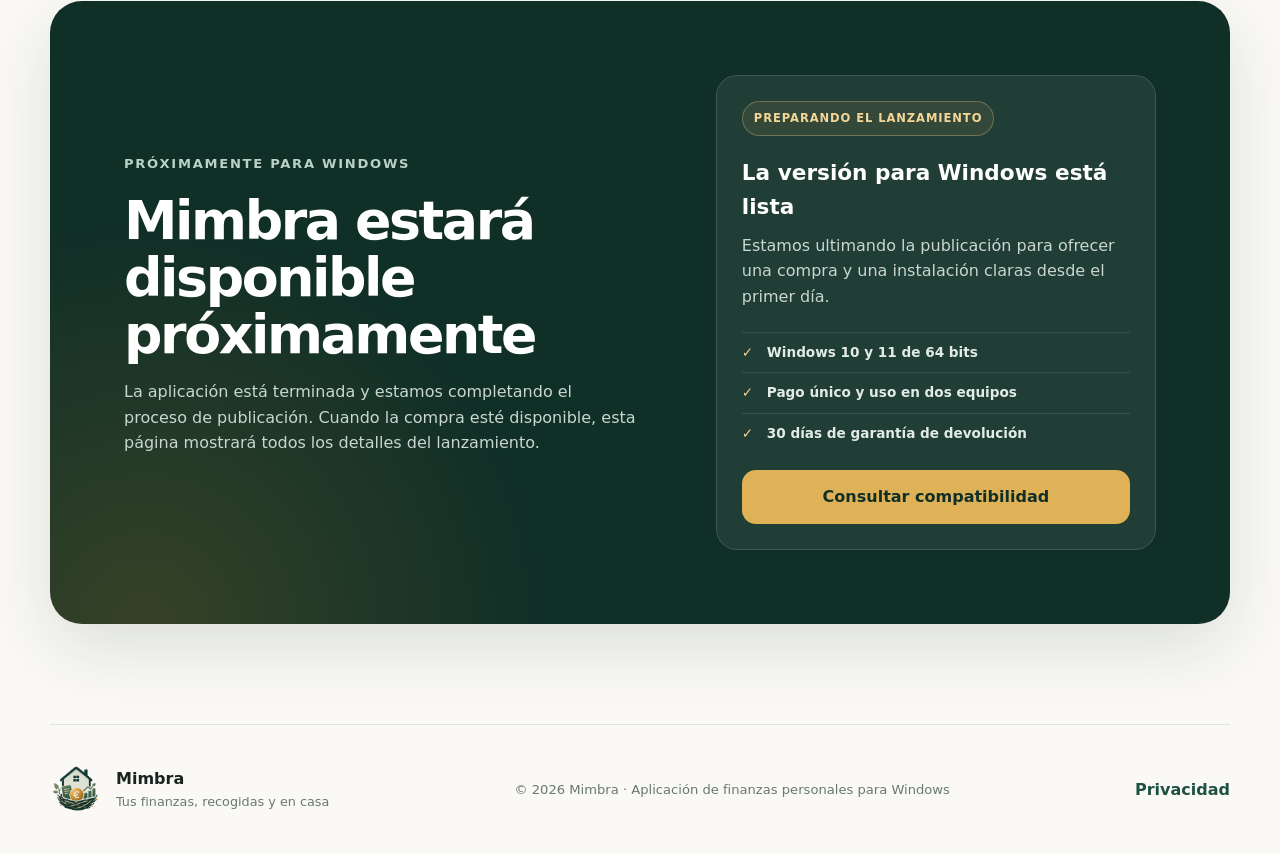
==== commit 76f8b0a0: "Temporarily disable launch waitlist" ====
--- a/index.html
+++ b/index.html
@@ -32,7 +32,7 @@
         <a href="#como-funciona">Cómo funciona</a>
         <a href="#compatibilidad">Compatibilidad</a>
         <a href="#privacidad">Privacidad</a>
-        <a class="nav-cta" href="#lista-espera">Avísame cuando salga</a>
+        <a class="nav-cta" href="#lanzamiento">Próximamente</a>
       </nav>
     </header>
 
@@ -43,7 +43,7 @@
           <h1>Descubre en qué se va <em>tu dinero.</em></h1>
           <p class="hero-lead">Importa el extracto de tu banco, ordénalo en minutos y entiende tus ingresos, gastos y ahorro. Sin conectar tu cuenta y manteniendo tus datos financieros en tu ordenador.</p>
           <div class="hero-actions">
-            <a class="button button-primary" href="#lista-espera">Avísame cuando salga</a>
+            <a class="button button-primary" href="#lanzamiento">Próximamente para Windows</a>
             <a class="button button-secondary" href="#como-funciona">Ver cómo funciona</a>
           </div>
           <ul class="quick-facts" aria-label="Características destacadas">
@@ -275,30 +275,24 @@
         </div>
       </section>
 
-      <section class="section waitlist" id="lista-espera">
+      <section class="section waitlist" id="lanzamiento">
         <div class="waitlist-card">
           <div>
             <p class="eyebrow light">Próximamente para Windows</p>
-            <h2>Entérate cuando Mimbra esté disponible</h2>
-            <p>La aplicación está terminada y esperando la aprobación de la tienda. Déjanos tu nombre y tu correo para avisarte cuando se abra la compra.</p>
-          </div>
-          <form id="waitlist-form" action="https://mimbra-finance.lemonsqueezy.com/email-subscribe/external" method="post" aria-label="Lista de espera de Mimbra">
-            <label>
-              Nombre
-              <input type="text" name="name" autocomplete="name" placeholder="Tu nombre" required>
-            </label>
-            <label>
-              Correo electrónico
-              <input type="email" name="email" autocomplete="email" placeholder="tu@correo.com" required>
-            </label>
-            <label class="consent">
-              <input type="checkbox" required>
-              <span>Quiero recibir el aviso de lanzamiento y he leído la <a href="privacidad.html">política de privacidad</a>.</span>
-            </label>
-            <button class="button button-gold" type="submit">Avísame cuando salga</button>
-            <p class="form-note">Solo utilizaremos tu correo para informarte del lanzamiento. Sin publicidad ni movimientos financieros.</p>
-            <p class="form-feedback" role="status" aria-live="polite"></p>
-          </form>
+            <h2>Mimbra estará disponible próximamente</h2>
+            <p>La aplicación está terminada y estamos completando el proceso de publicación. Cuando la compra esté disponible, esta página mostrará todos los detalles del lanzamiento.</p>
+          </div>
+          <div class="launch-status">
+            <span class="launch-pill">Preparando el lanzamiento</span>
+            <h3>La versión para Windows está lista</h3>
+            <p>Estamos ultimando la publicación para ofrecer una compra y una instalación claras desde el primer día.</p>
+            <ul>
+              <li>Windows 10 y 11 de 64 bits</li>
+              <li>Pago único y uso en dos equipos</li>
+              <li>30 días de garantía de devolución</li>
+            </ul>
+            <a class="button button-gold" href="#compatibilidad">Consultar compatibilidad</a>
+          </div>
         </div>
       </section>
     </main>
@@ -310,35 +304,5 @@
       <a href="privacidad.html">Privacidad</a>
     </footer>
 
-    <script>
-      document.querySelector("#waitlist-form").addEventListener("submit", async (event) => {
-        event.preventDefault();
-        const form = event.currentTarget;
-        const button = form.querySelector("button");
-        const feedback = form.querySelector(".form-feedback");
-        const originalLabel = button.textContent;
-
-        button.disabled = true;
-        button.textContent = "Apuntándote…";
-        feedback.textContent = "";
-
-        try {
-          const response = await fetch(form.action, {
-            method: "POST",
-            body: new FormData(form)
-          });
-
-          if (!response.ok) throw new Error("No se pudo completar la suscripción");
-
-          form.reset();
-          feedback.textContent = "¡Listo! Te avisaremos cuando Mimbra esté disponible.";
-        } catch (error) {
-          feedback.textContent = "No hemos podido apuntarte. Inténtalo de nuevo dentro de unos minutos.";
-        } finally {
-          button.disabled = false;
-          button.textContent = originalLabel;
-        }
-      });
-    </script>
   </body>
 </html>
--- a/styles.css
+++ b/styles.css
@@ -376,51 +376,36 @@
   letter-spacing: -.045em;
 }
 .waitlist-card > div > p:not(.eyebrow) { color: #c9d6d1; }
-.waitlist form {
+.launch-status {
   padding: 25px;
   border: 1px solid rgba(255,255,255,.14);
   border-radius: 21px;
   background: rgba(255,255,255,.07);
 }
-.waitlist label {
-  display: block;
-  color: #dbe6e1;
-  font-size: .8rem;
-  font-weight: 800;
-}
-.waitlist label + label { margin-top: 13px; }
-.waitlist input {
-  width: 100%;
-  min-height: 51px;
-  margin-top: 6px;
-  padding: 0 14px;
-  border: 1px solid rgba(255,255,255,.18);
-  border-radius: 12px;
-  color: var(--ink);
-  background: var(--white);
-  font: inherit;
-}
-.waitlist input:focus {
-  outline: 3px solid rgba(224,178,87,.35);
-  border-color: #e0b257;
-}
-.waitlist .consent {
-  margin-top: 15px;
-  display: flex;
-  align-items: flex-start;
-  gap: 9px;
-  color: #c9d6d1;
-  font-weight: 600;
-  line-height: 1.45;
-}
-.waitlist .consent input {
-  width: 17px;
-  min-height: 17px;
-  margin: 2px 0 0;
-  flex: 0 0 auto;
-  accent-color: #e0b257;
-}
-.waitlist .consent a { color: #f3d696; }
+.launch-pill {
+  display: inline-flex;
+  padding: 7px 11px;
+  border: 1px solid rgba(243,214,150,.3);
+  border-radius: 999px;
+  color: #f3d696;
+  background: rgba(224,178,87,.1);
+  font-size: .72rem;
+  font-weight: 850;
+  letter-spacing: .08em;
+  text-transform: uppercase;
+}
+.launch-status h3 { margin: 20px 0 8px; color: var(--white); font-size: 1.35rem; }
+.launch-status p { margin: 0; color: #c9d6d1; }
+.launch-status ul { margin: 22px 0 0; padding: 0; list-style: none; }
+.launch-status li {
+  position: relative;
+  padding: 9px 0 9px 25px;
+  border-top: 1px solid rgba(255,255,255,.1);
+  color: #e2ebe7;
+  font-size: .85rem;
+  font-weight: 700;
+}
+.launch-status li::before { content: "✓"; position: absolute; left: 0; color: #f3d696; }
 .button-gold {
   width: 100%;
   margin-top: 16px;
@@ -429,9 +414,6 @@
   background: #e0b257;
   cursor: pointer;
 }
-.button-gold:disabled { cursor: wait; opacity: .72; transform: none; }
-.form-note, .form-feedback { margin: 12px 0 0; color: #aebfba; font-size: .74rem; }
-.form-feedback { color: #f3d696; font-weight: 750; }
 
 footer { width: min(calc(100% - 48px), var(--max)); min-height: 130px; margin: 0 auto; display: grid; grid-template-columns: auto auto 1fr auto; align-items: center; gap: 14px; border-top: 1px solid var(--line); }
 footer > img { border-radius: 14px; mix-blend-mode: multiply; object-fit: cover; }
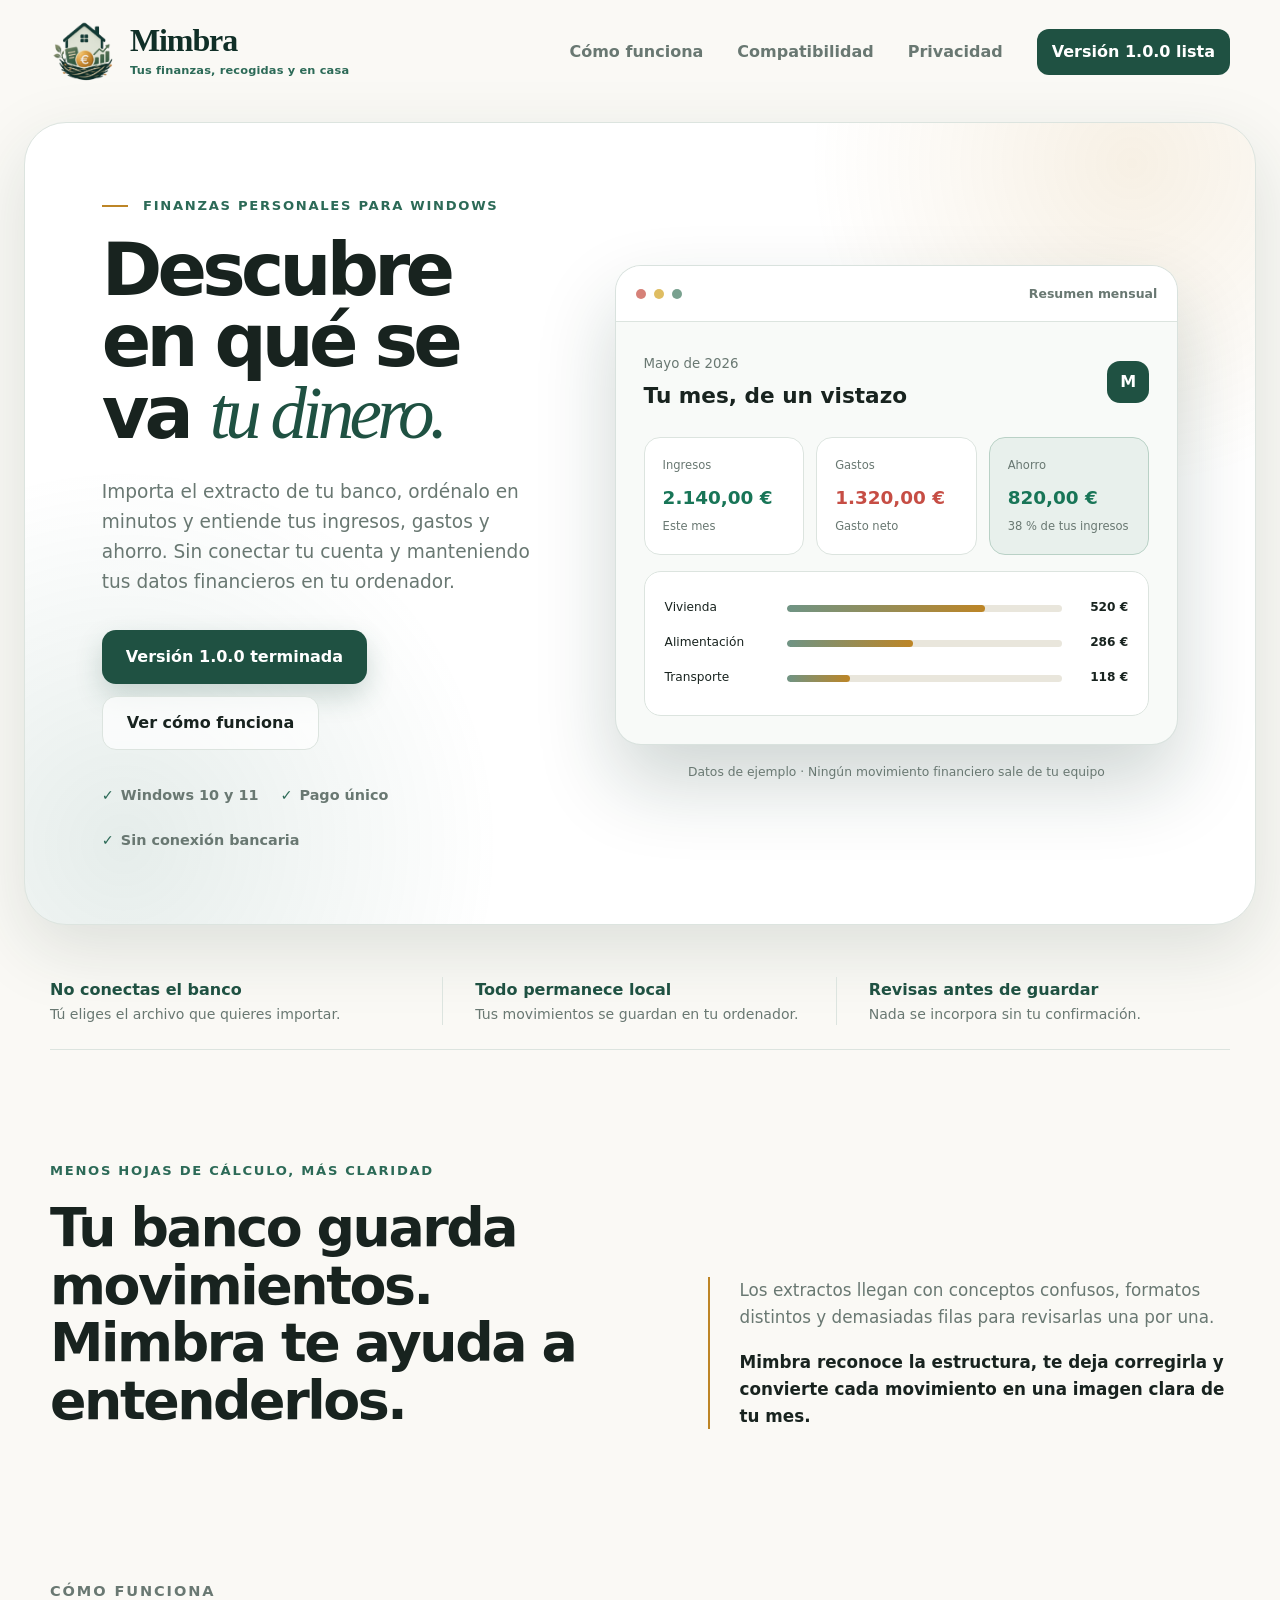
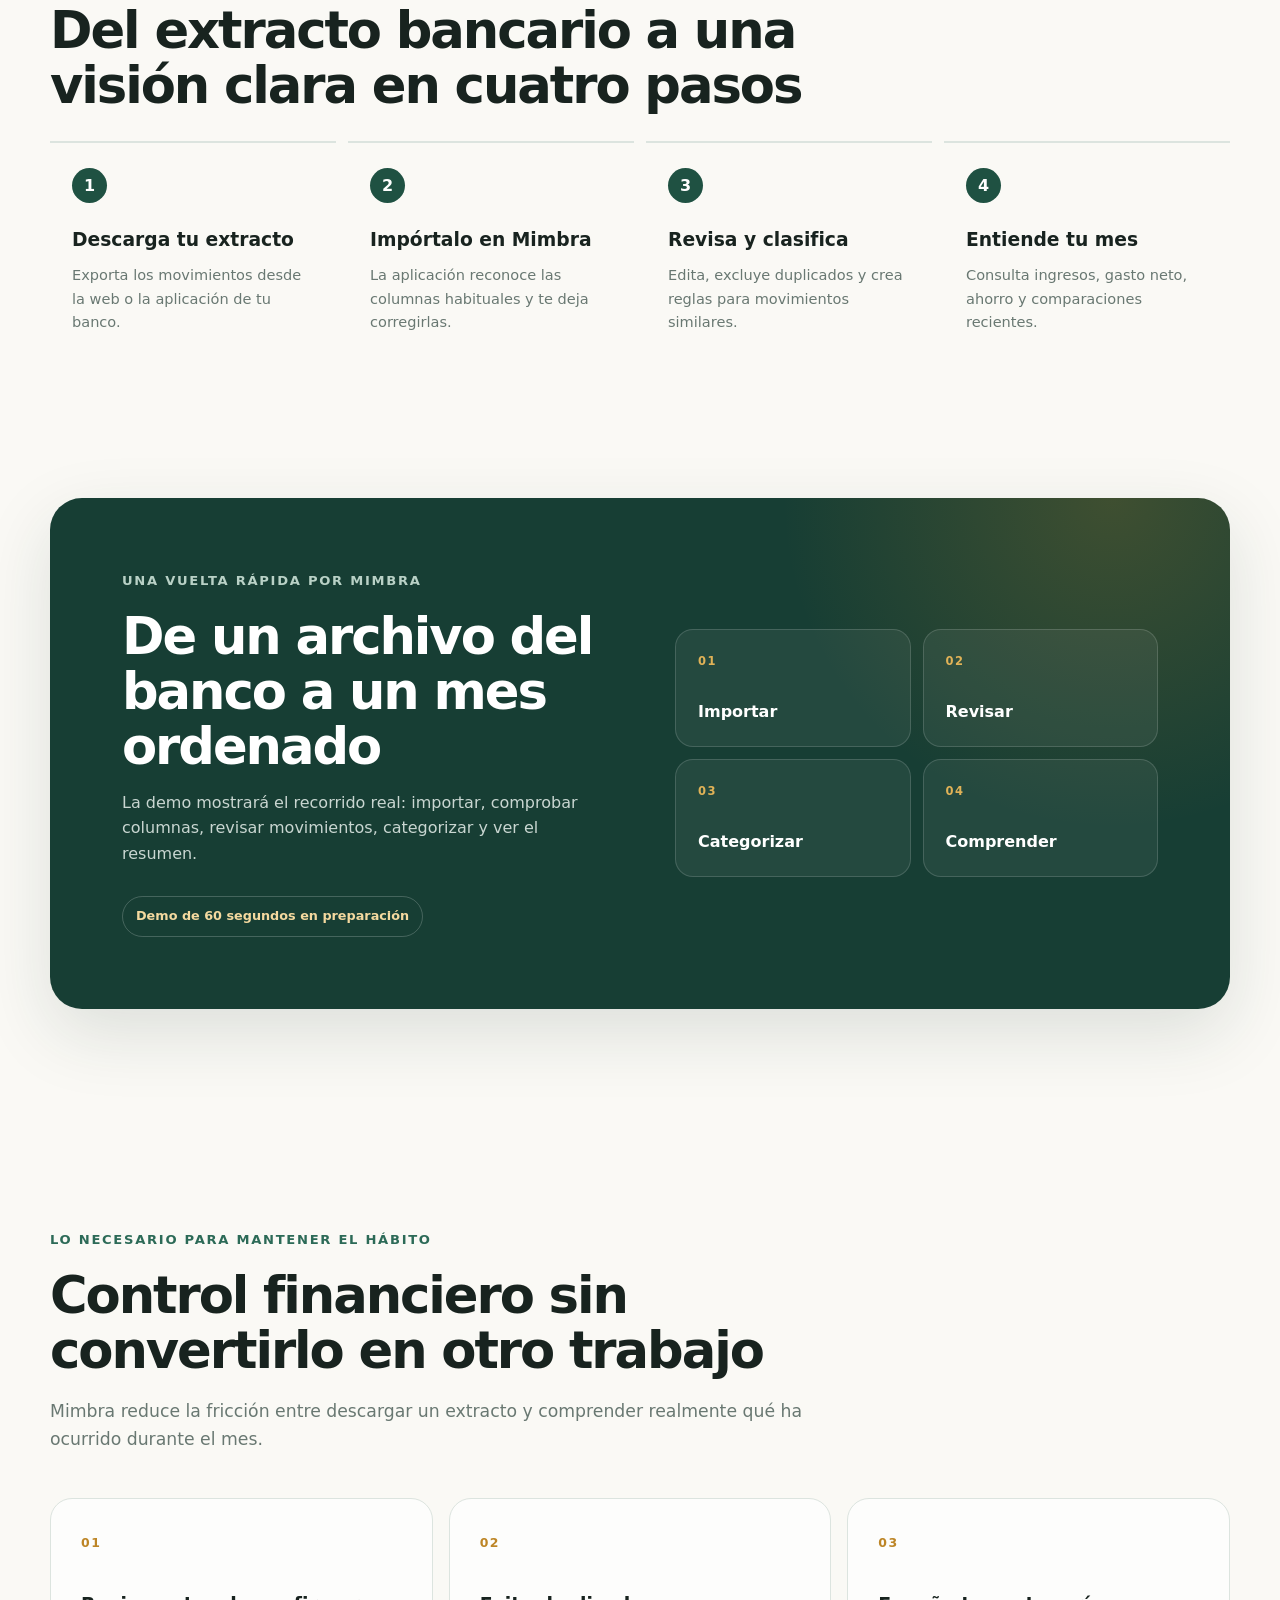
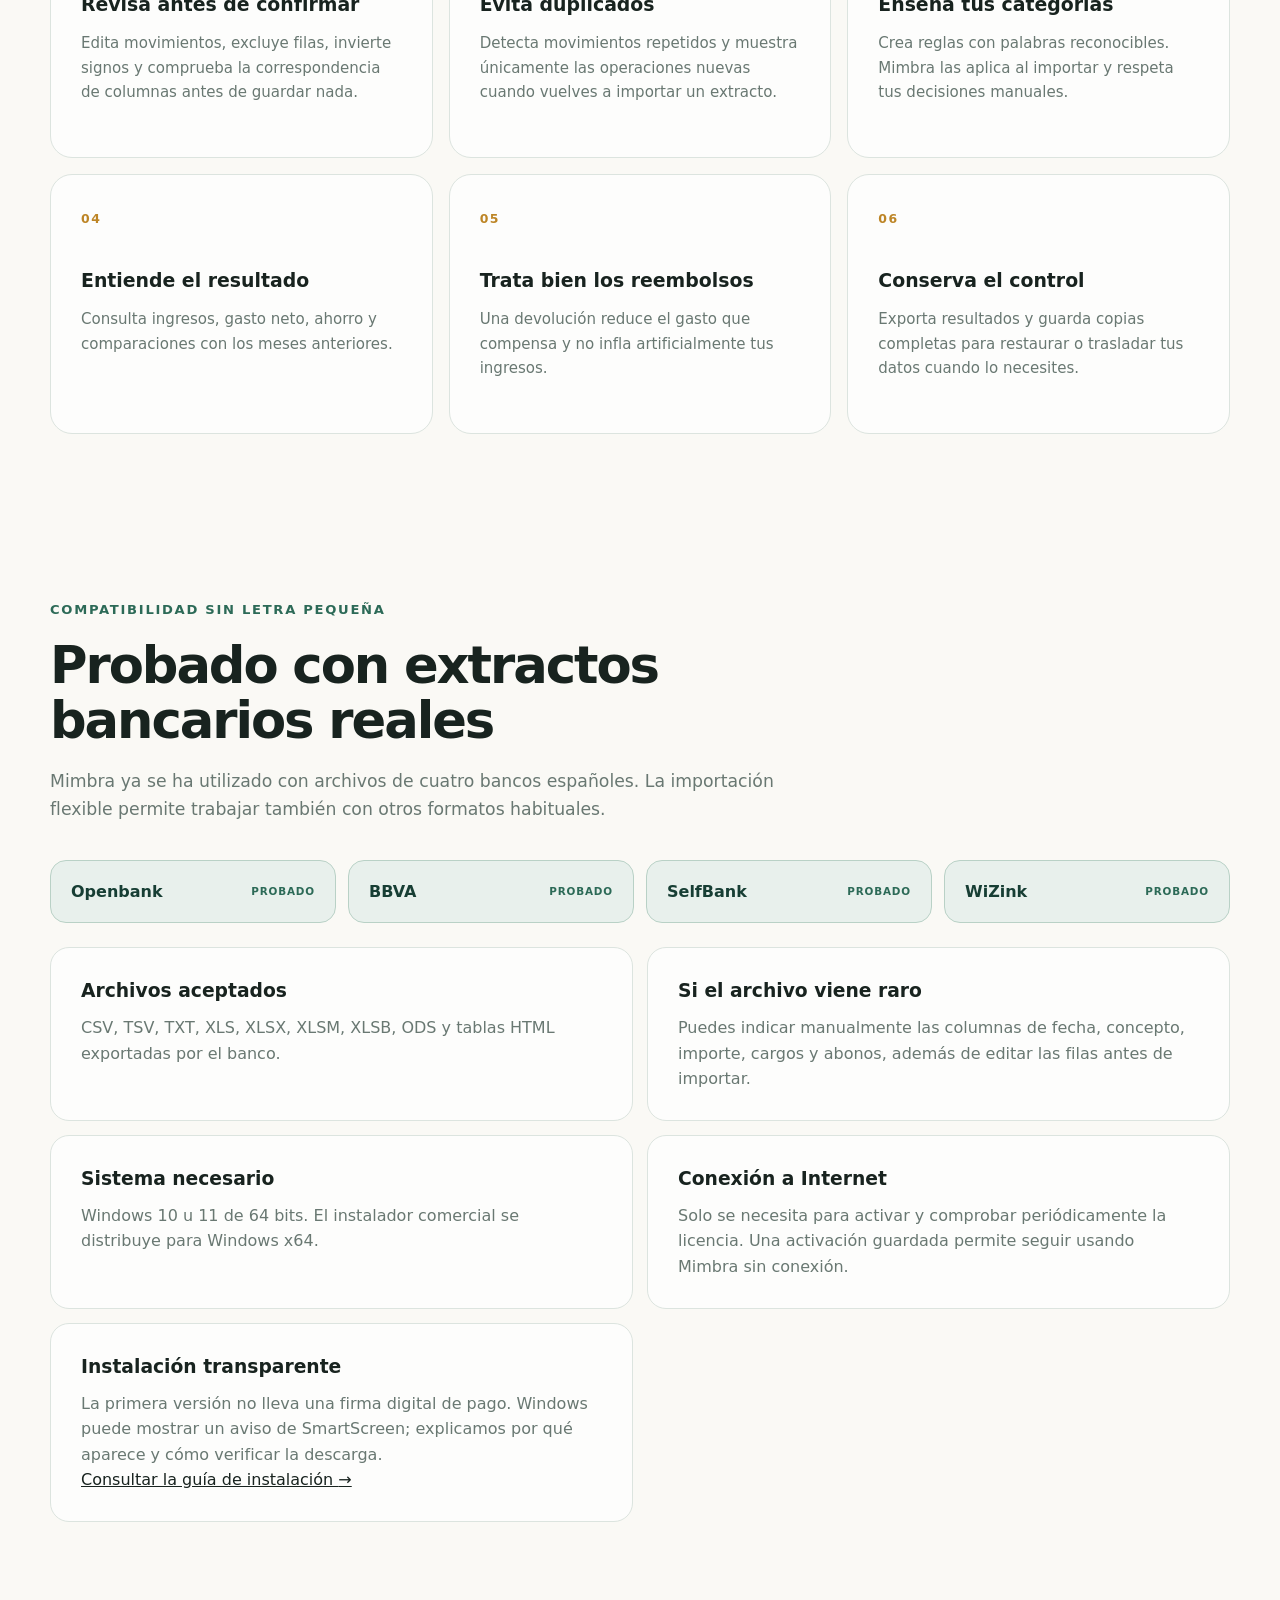
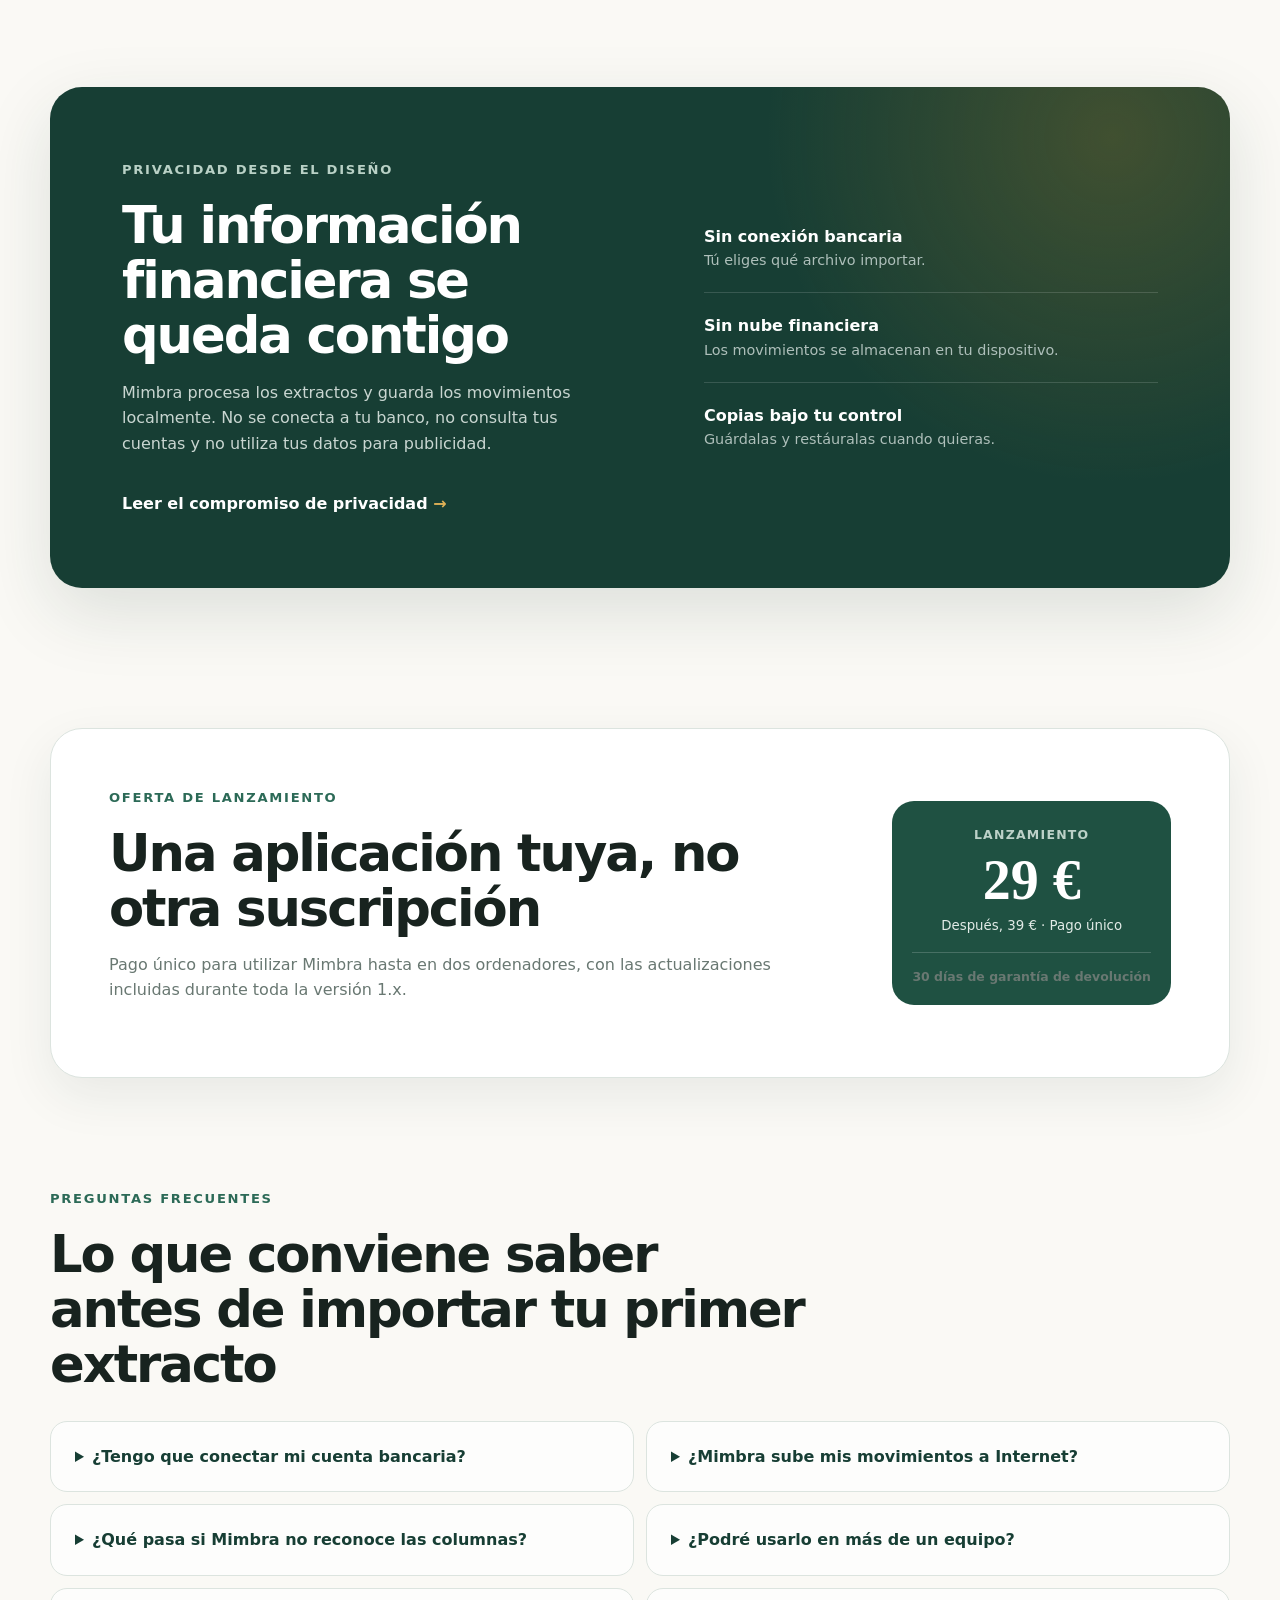
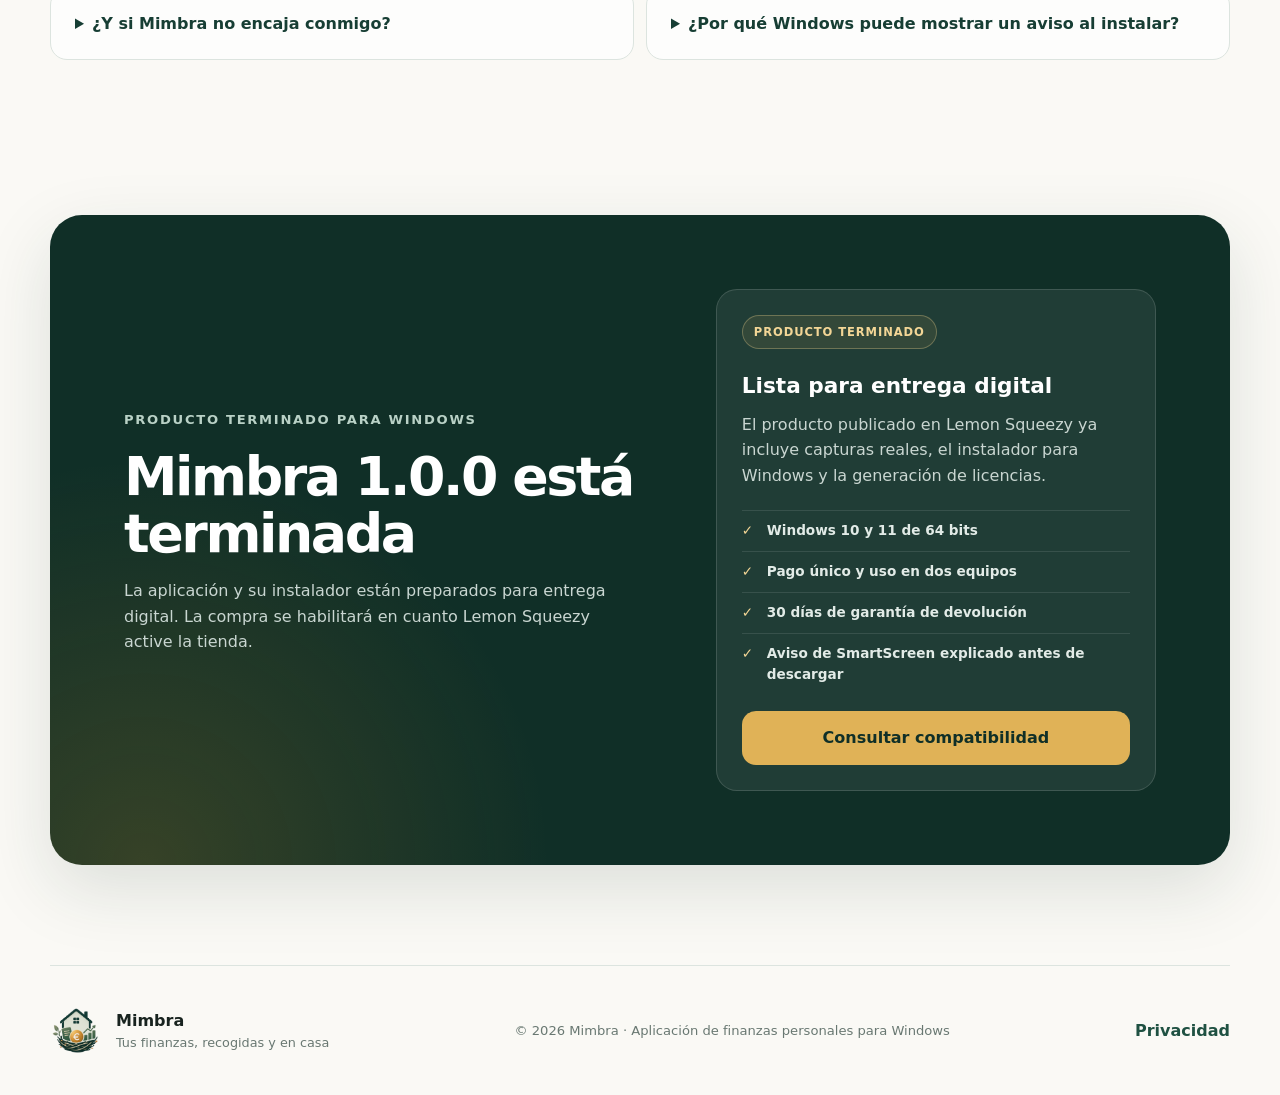
==== commit e621af82: "Explain unsigned Windows installation" ====
--- a/index.html
+++ b/index.html
@@ -32,7 +32,7 @@
         <a href="#como-funciona">Cómo funciona</a>
         <a href="#compatibilidad">Compatibilidad</a>
         <a href="#privacidad">Privacidad</a>
-        <a class="nav-cta" href="#lanzamiento">Próximamente</a>
+        <a class="nav-cta" href="#lanzamiento">Versión 1.0.0 lista</a>
       </nav>
     </header>
 
@@ -43,7 +43,7 @@
           <h1>Descubre en qué se va <em>tu dinero.</em></h1>
           <p class="hero-lead">Importa el extracto de tu banco, ordénalo en minutos y entiende tus ingresos, gastos y ahorro. Sin conectar tu cuenta y manteniendo tus datos financieros en tu ordenador.</p>
           <div class="hero-actions">
-            <a class="button button-primary" href="#lanzamiento">Próximamente para Windows</a>
+            <a class="button button-primary" href="#lanzamiento">Versión 1.0.0 terminada</a>
             <a class="button button-secondary" href="#como-funciona">Ver cómo funciona</a>
           </div>
           <ul class="quick-facts" aria-label="Características destacadas">
@@ -205,11 +205,16 @@
           </article>
           <article>
             <h3>Sistema necesario</h3>
-            <p>Windows 10 u 11 de 64 bits. El instalador comercial se publicará para Windows x64.</p>
+            <p>Windows 10 u 11 de 64 bits. El instalador comercial se distribuye para Windows x64.</p>
           </article>
           <article>
             <h3>Conexión a Internet</h3>
             <p>Solo se necesita para activar y comprobar periódicamente la licencia. Una activación guardada permite seguir usando Mimbra sin conexión.</p>
+          </article>
+          <article>
+            <h3>Instalación transparente</h3>
+            <p>La primera versión no lleva una firma digital de pago. Windows puede mostrar un aviso de SmartScreen; explicamos por qué aparece y cómo verificar la descarga.</p>
+            <a href="instalacion.html">Consultar la guía de instalación <span>→</span></a>
           </article>
         </div>
       </section>
@@ -272,24 +277,29 @@
             <summary>¿Y si Mimbra no encaja conmigo?</summary>
             <p>Tendrás 30 días desde la compra para probarla y solicitar la devolución si no es para ti.</p>
           </details>
+          <details>
+            <summary>¿Por qué Windows puede mostrar un aviso al instalar?</summary>
+            <p>La primera versión de Mimbra no está firmada con un certificado comercial. SmartScreen puede indicar que el editor es desconocido: eso significa que Windows no puede verificar todavía nuestra identidad como editor. Publicamos el instalador únicamente a través de Lemon Squeezy y facilitamos su huella SHA-256 para que puedas comprobar que el archivo no ha cambiado. <a href="instalacion.html">Ver la explicación y los pasos</a>.</p>
+          </details>
         </div>
       </section>
 
       <section class="section waitlist" id="lanzamiento">
         <div class="waitlist-card">
           <div>
-            <p class="eyebrow light">Próximamente para Windows</p>
-            <h2>Mimbra estará disponible próximamente</h2>
-            <p>La aplicación está terminada y estamos completando el proceso de publicación. Cuando la compra esté disponible, esta página mostrará todos los detalles del lanzamiento.</p>
+            <p class="eyebrow light">Producto terminado para Windows</p>
+            <h2>Mimbra 1.0.0 está terminada</h2>
+            <p>La aplicación y su instalador están preparados para entrega digital. La compra se habilitará en cuanto Lemon Squeezy active la tienda.</p>
           </div>
           <div class="launch-status">
-            <span class="launch-pill">Preparando el lanzamiento</span>
-            <h3>La versión para Windows está lista</h3>
-            <p>Estamos ultimando la publicación para ofrecer una compra y una instalación claras desde el primer día.</p>
+            <span class="launch-pill">Producto terminado</span>
+            <h3>Lista para entrega digital</h3>
+            <p>El producto publicado en Lemon Squeezy ya incluye capturas reales, el instalador para Windows y la generación de licencias.</p>
             <ul>
               <li>Windows 10 y 11 de 64 bits</li>
               <li>Pago único y uso en dos equipos</li>
               <li>30 días de garantía de devolución</li>
+              <li>Aviso de SmartScreen explicado antes de descargar</li>
             </ul>
             <a class="button button-gold" href="#compatibilidad">Consultar compatibilidad</a>
           </div>
--- a/styles.css
+++ b/styles.css
@@ -427,6 +427,9 @@
 .legal-intro { color: var(--muted); font-size: 1.15rem; }
 .legal-content h2 { margin: 40px 0 8px; color: var(--forest-800); font-size: 1.25rem; }
 .legal-content p { color: var(--muted); }
+.legal-content li { margin: 10px 0; color: var(--muted); }
+.legal-content a { color: var(--forest-700); font-weight: 700; }
+.legal-content .checksum { overflow-wrap: anywhere; padding: 16px 18px; border: 1px solid var(--line); border-radius: 14px; background: var(--cream-100); font-family: Consolas, "Courier New", monospace; font-size: .9rem; }
 .legal-content .updated { margin-top: 52px; padding-top: 22px; border-top: 1px solid var(--line); font-size: .86rem; }
 
 @media (max-width: 1020px) {
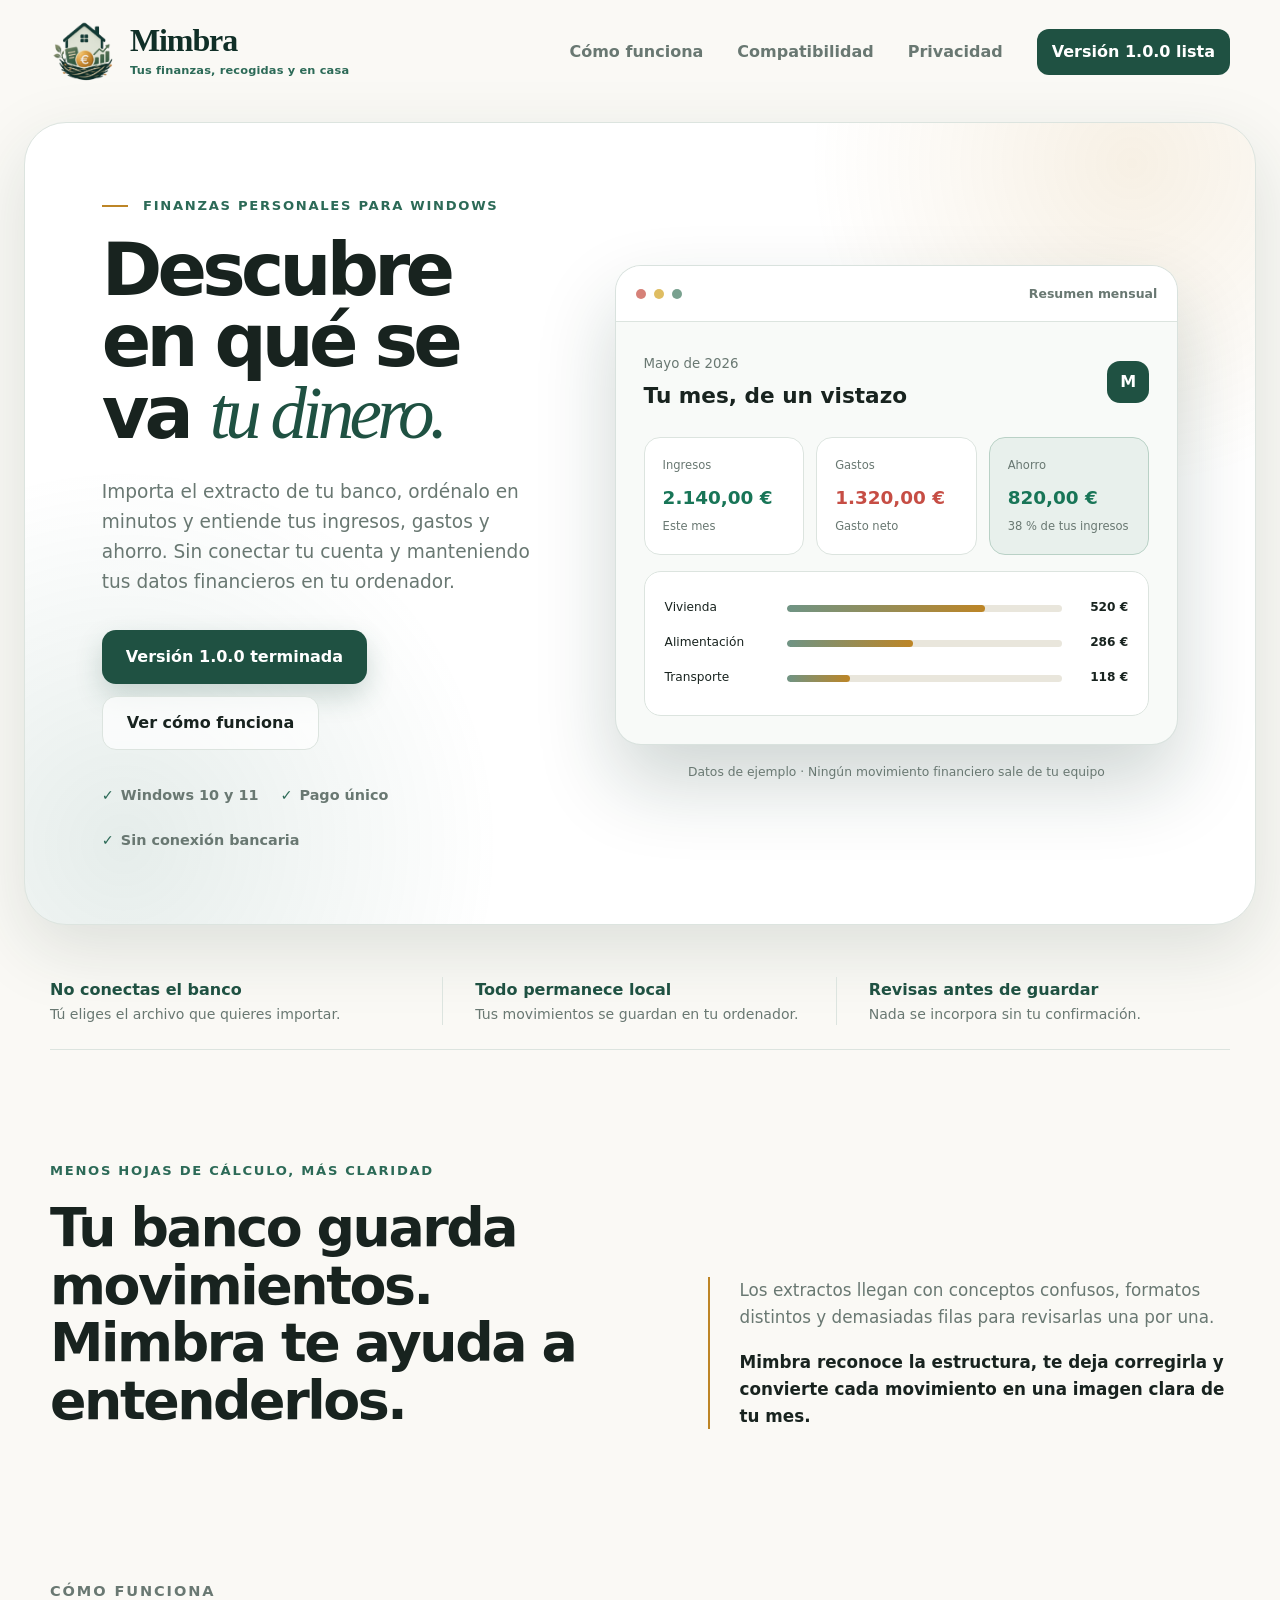
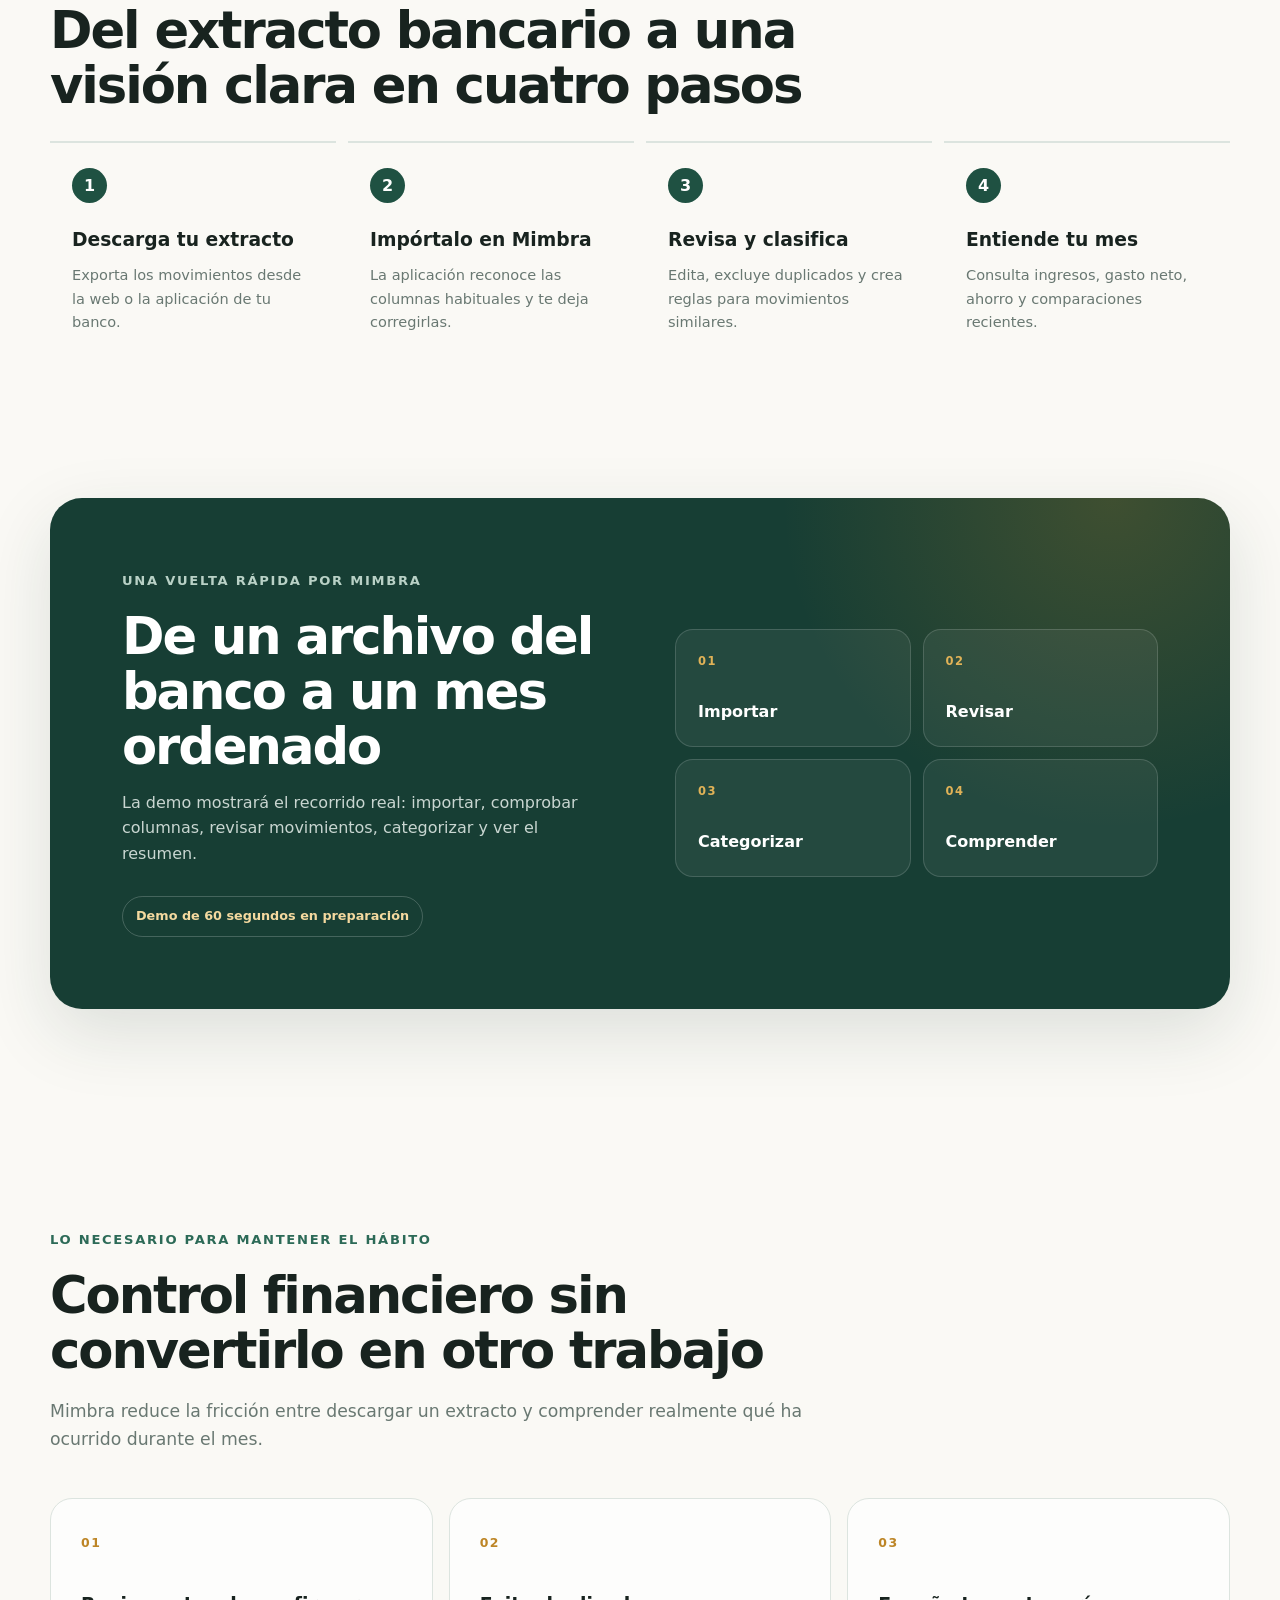
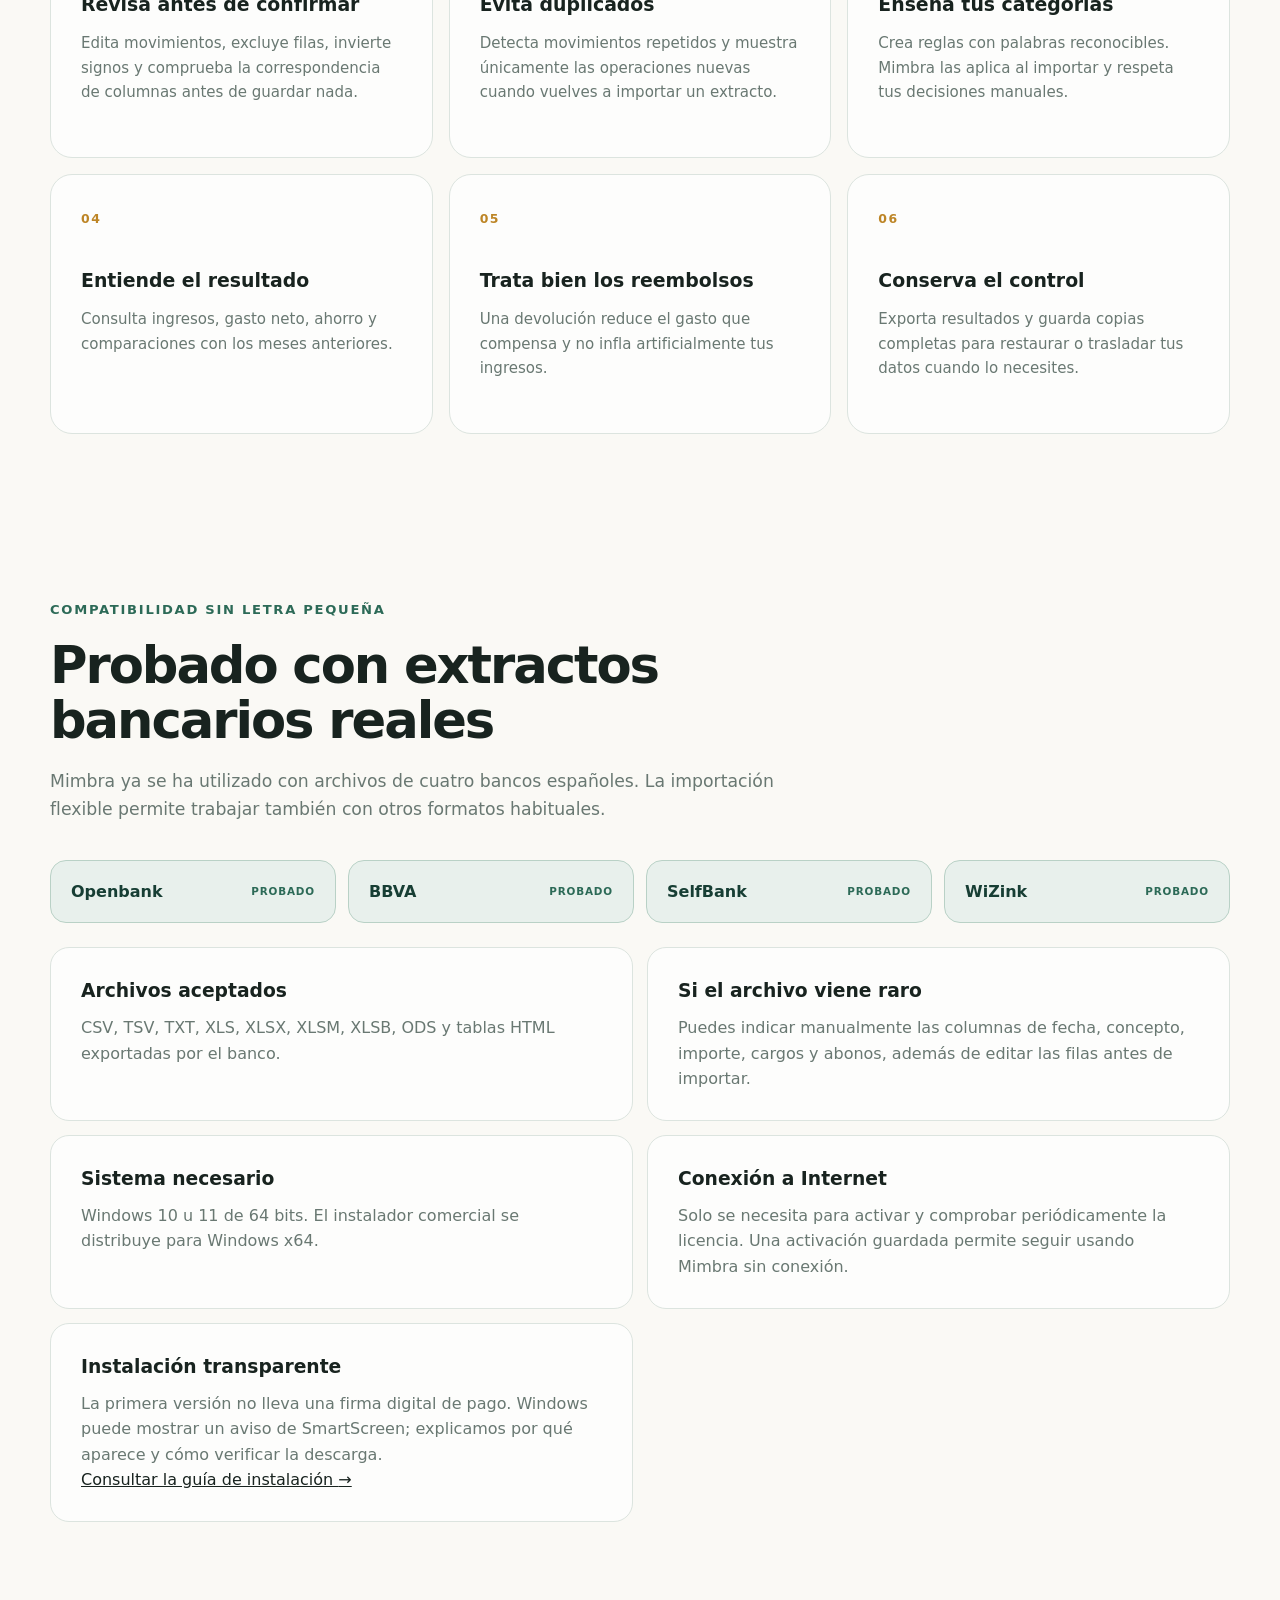
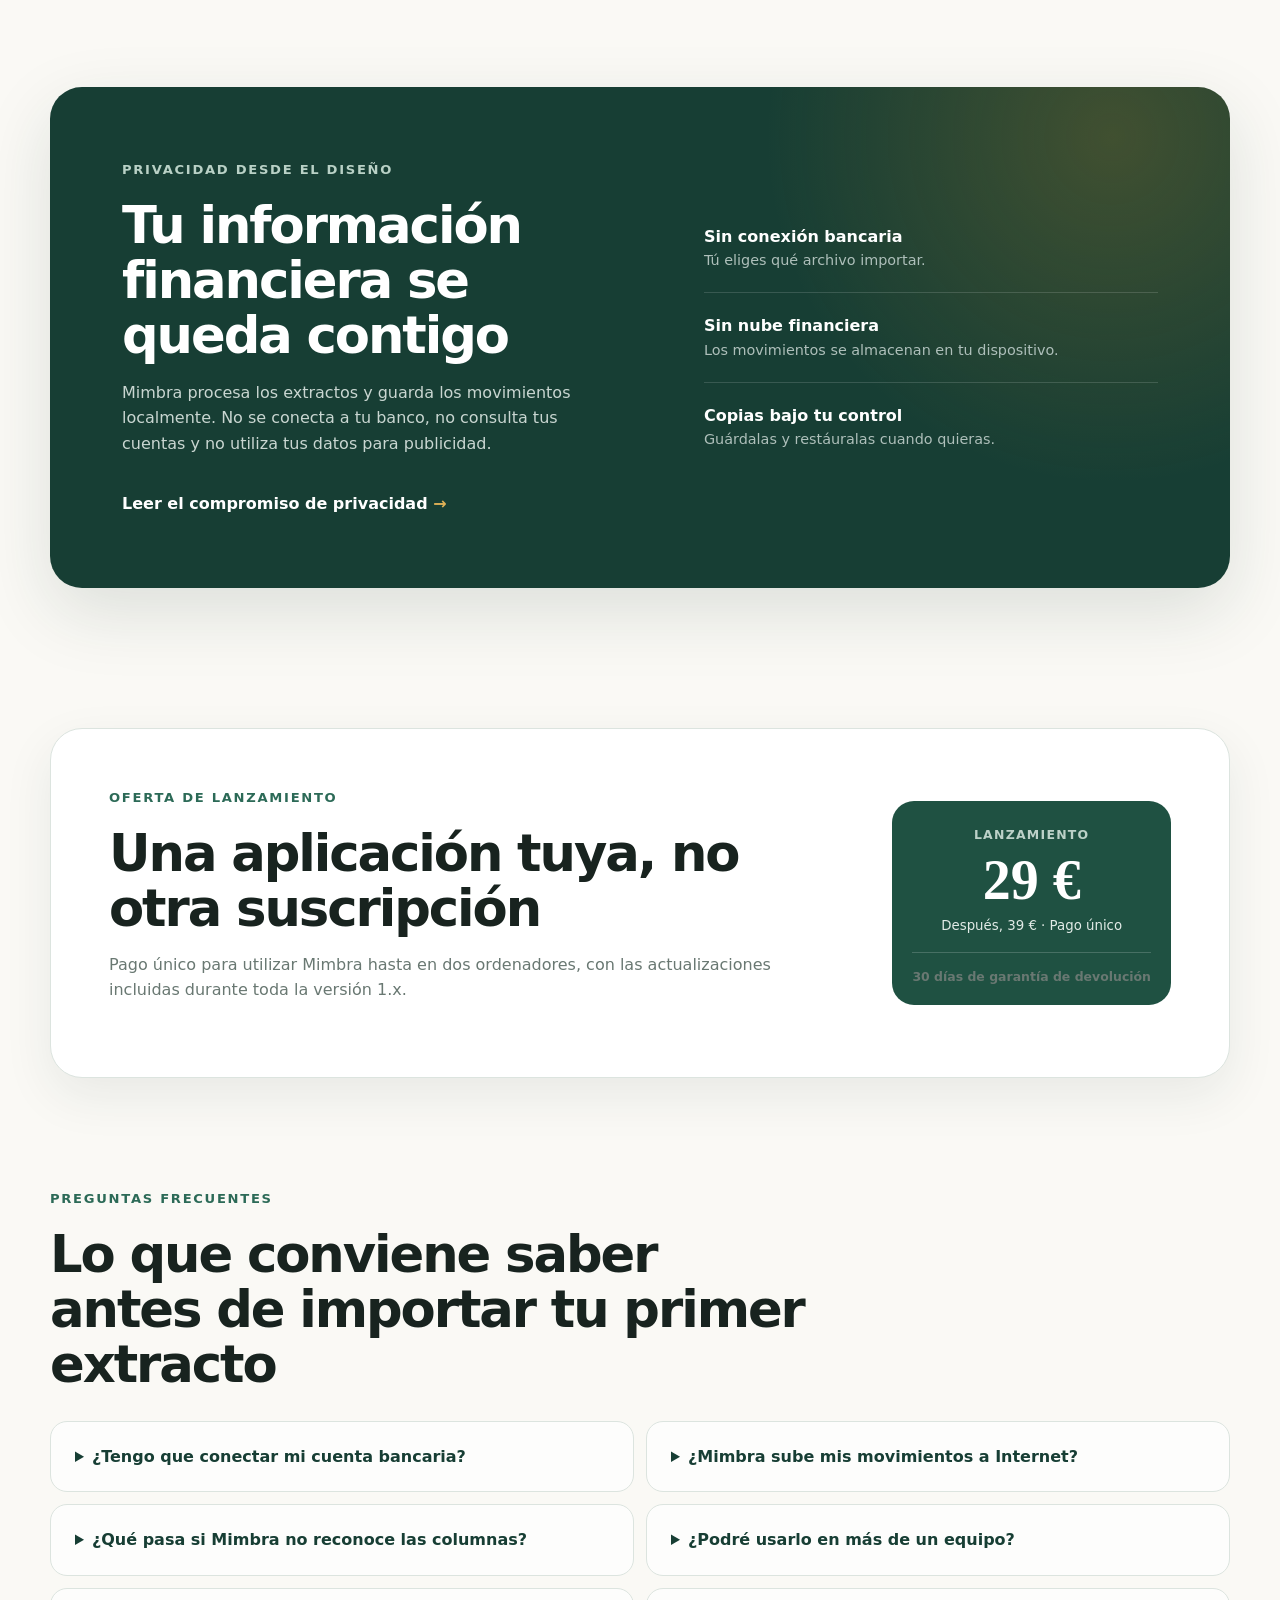
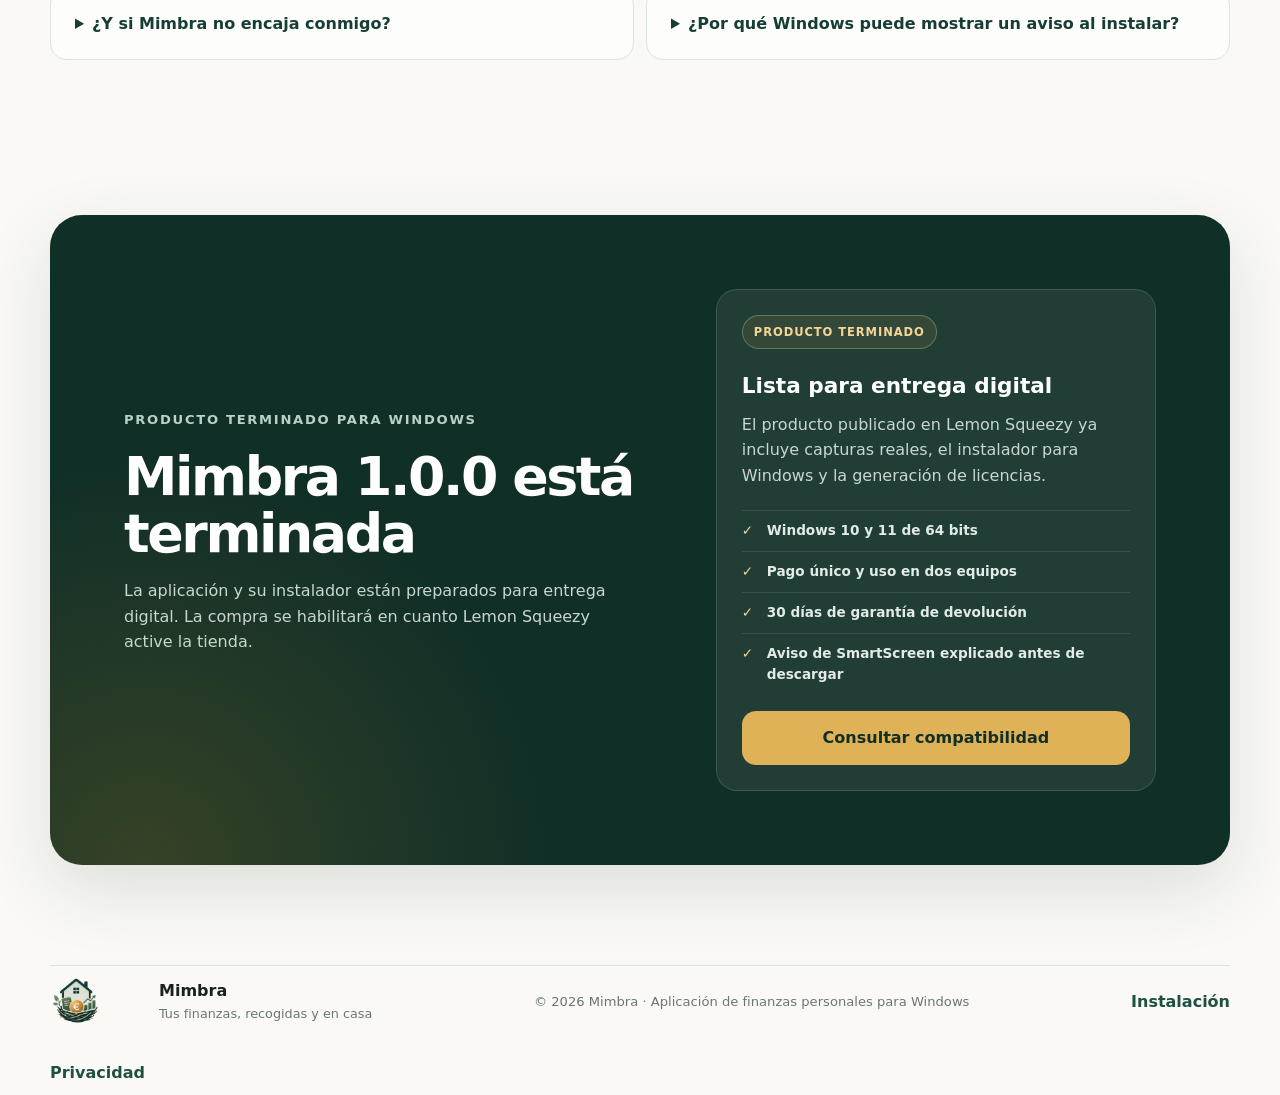
==== commit 0d2edf83: "Improve landing SEO" ====
--- a/index.html
+++ b/index.html
@@ -3,21 +3,127 @@
   <head>
     <meta charset="utf-8">
     <meta name="viewport" content="width=device-width, initial-scale=1">
-    <meta name="description" content="Mimbra te ayuda a descubrir en qué se va tu dinero sin conectar tu banco. Importa tus extractos, ordénalos en minutos y conserva todos los datos en tu ordenador.">
+    <meta name="description" content="Mimbra es una aplicación de finanzas personales para Windows. Importa extractos bancarios, organiza tus gastos y conserva los datos en tu ordenador.">
+    <meta name="robots" content="index, follow, max-image-preview:large">
+    <meta name="application-name" content="Mimbra">
     <meta name="theme-color" content="#1f5142">
+    <meta property="og:locale" content="es_ES">
     <meta property="og:type" content="website">
-    <meta property="og:title" content="Mimbra — Tus finanzas, recogidas y en casa">
-    <meta property="og:description" content="Importa tus extractos bancarios, organiza tus movimientos y entiende tu dinero sin enviarlo a servidores.">
+    <meta property="og:site_name" content="Mimbra">
+    <meta property="og:title" content="Mimbra | Finanzas personales privadas para Windows">
+    <meta property="og:description" content="Importa extractos bancarios, organiza gastos y ahorro y entiende tu dinero sin conectar el banco ni enviar tus movimientos a servidores.">
     <meta property="og:url" content="https://jolopami.github.io/mimbra-web/">
     <meta property="og:image" content="https://jolopami.github.io/mimbra-web/assets/mimbra-social.png">
+    <meta property="og:image:width" content="1734">
+    <meta property="og:image:height" content="907">
+    <meta property="og:image:alt" content="Mimbra, aplicación de finanzas personales para Windows">
     <meta name="twitter:card" content="summary_large_image">
-    <meta name="twitter:title" content="Mimbra — Tus finanzas, recogidas y en casa">
-    <meta name="twitter:description" content="Importa tus extractos bancarios, organiza tus movimientos y entiende tu dinero sin enviarlo a servidores.">
+    <meta name="twitter:title" content="Mimbra | Finanzas personales privadas para Windows">
+    <meta name="twitter:description" content="Importa extractos bancarios, organiza gastos y ahorro y conserva tus movimientos en tu ordenador.">
     <meta name="twitter:image" content="https://jolopami.github.io/mimbra-web/assets/mimbra-social.png">
+    <meta name="twitter:image:alt" content="Mimbra, aplicación de finanzas personales para Windows">
     <link rel="canonical" href="https://jolopami.github.io/mimbra-web/">
+    <link rel="alternate" hreflang="es" href="https://jolopami.github.io/mimbra-web/">
+    <link rel="alternate" hreflang="x-default" href="https://jolopami.github.io/mimbra-web/">
     <link rel="icon" href="assets/mimbra-icono.png" type="image/png">
     <link rel="stylesheet" href="styles.css">
-    <title>Mimbra — Tus finanzas, recogidas y en casa</title>
+    <title>Mimbra | Finanzas personales privadas para Windows</title>
+    <script type="application/ld+json">
+      {
+        "@context": "https://schema.org",
+        "@graph": [
+          {
+            "@type": "WebSite",
+            "@id": "https://jolopami.github.io/mimbra-web/#website",
+            "name": "Mimbra",
+            "alternateName": ["Mimbra Finance", "Mimbra Finanzas"],
+            "url": "https://jolopami.github.io/mimbra-web/",
+            "description": "Aplicación de finanzas personales para Windows que procesa y guarda los movimientos bancarios localmente.",
+            "inLanguage": "es-ES"
+          },
+          {
+            "@type": "SoftwareApplication",
+            "@id": "https://jolopami.github.io/mimbra-web/#software",
+            "name": "Mimbra",
+            "alternateName": ["Mimbra Finance", "Mimbra Finanzas"],
+            "url": "https://jolopami.github.io/mimbra-web/",
+            "image": "https://jolopami.github.io/mimbra-web/assets/mimbra-social.png",
+            "description": "Aplicación privada de finanzas personales para Windows. Importa extractos bancarios, categoriza movimientos y muestra ingresos, gastos y ahorro sin conectar la cuenta bancaria.",
+            "applicationCategory": "FinanceApplication",
+            "applicationSubCategory": "Personal Finance",
+            "operatingSystem": "Windows 10, Windows 11",
+            "softwareVersion": "1.0.0",
+            "featureList": [
+              "Importación de extractos CSV y Excel",
+              "Categorización local de movimientos",
+              "Resúmenes mensuales de ingresos, gastos y ahorro",
+              "Datos financieros almacenados en el dispositivo",
+              "Sin conexión a la cuenta bancaria"
+            ],
+            "offers": {
+              "@type": "Offer",
+              "price": "29",
+              "priceCurrency": "EUR",
+              "url": "https://jolopami.github.io/mimbra-web/#oferta"
+            }
+          },
+          {
+            "@type": "FAQPage",
+            "@id": "https://jolopami.github.io/mimbra-web/#preguntas",
+            "mainEntity": [
+              {
+                "@type": "Question",
+                "name": "¿Tengo que conectar mi cuenta bancaria?",
+                "acceptedAnswer": {
+                  "@type": "Answer",
+                  "text": "No. Descargas el extracto desde tu banco y eliges el archivo que quieres abrir en Mimbra."
+                }
+              },
+              {
+                "@type": "Question",
+                "name": "¿Mimbra sube mis movimientos a Internet?",
+                "acceptedAnswer": {
+                  "@type": "Answer",
+                  "text": "No. Los extractos, movimientos, categorías, reglas y copias de seguridad se procesan y almacenan localmente."
+                }
+              },
+              {
+                "@type": "Question",
+                "name": "¿Qué pasa si Mimbra no reconoce las columnas?",
+                "acceptedAnswer": {
+                  "@type": "Answer",
+                  "text": "Puedes indicar manualmente dónde están la fecha, el concepto y los importes, y revisar el resultado antes de confirmar."
+                }
+              },
+              {
+                "@type": "Question",
+                "name": "¿Puedo usar Mimbra en más de un equipo?",
+                "acceptedAnswer": {
+                  "@type": "Answer",
+                  "text": "Sí. La licencia personal permite activar Mimbra en hasta dos ordenadores."
+                }
+              },
+              {
+                "@type": "Question",
+                "name": "¿Puedo solicitar una devolución?",
+                "acceptedAnswer": {
+                  "@type": "Answer",
+                  "text": "Sí. Dispones de 30 días desde la compra para probar Mimbra y solicitar la devolución si no es para ti."
+                }
+              },
+              {
+                "@type": "Question",
+                "name": "¿Por qué Windows puede mostrar un aviso al instalar Mimbra?",
+                "acceptedAnswer": {
+                  "@type": "Answer",
+                  "text": "La primera versión no está firmada con un certificado comercial. SmartScreen puede indicar que el editor es desconocido porque Windows todavía no puede verificar su identidad como editor."
+                }
+              }
+            ]
+          }
+        ]
+      }
+    </script>
   </head>
   <body>
     <header class="site-header">
@@ -311,6 +417,7 @@
       <img src="assets/mimbra-icono.png" alt="" width="52" height="52">
       <div><strong>Mimbra</strong><span>Tus finanzas, recogidas y en casa</span></div>
       <p>© 2026 Mimbra · Aplicación de finanzas personales para Windows</p>
+      <a href="instalacion.html">Instalación</a>
       <a href="privacidad.html">Privacidad</a>
     </footer>
 
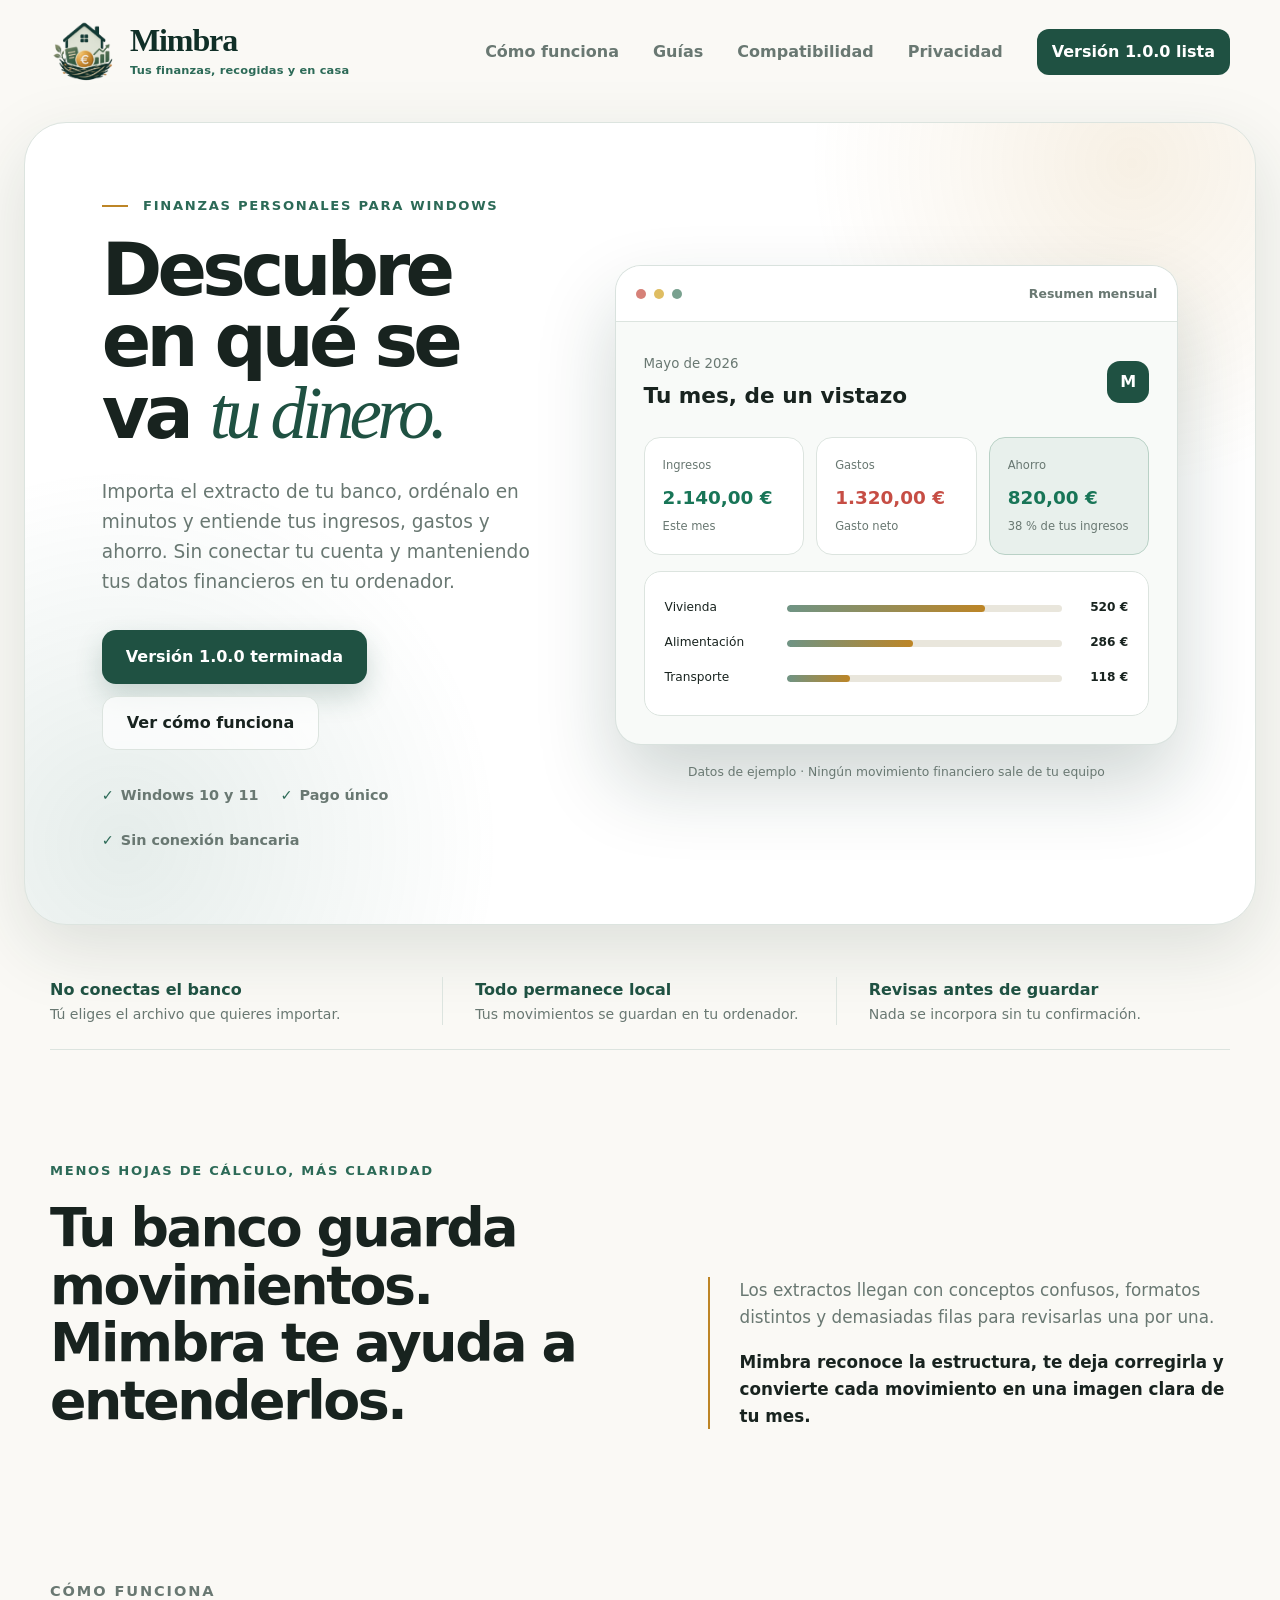
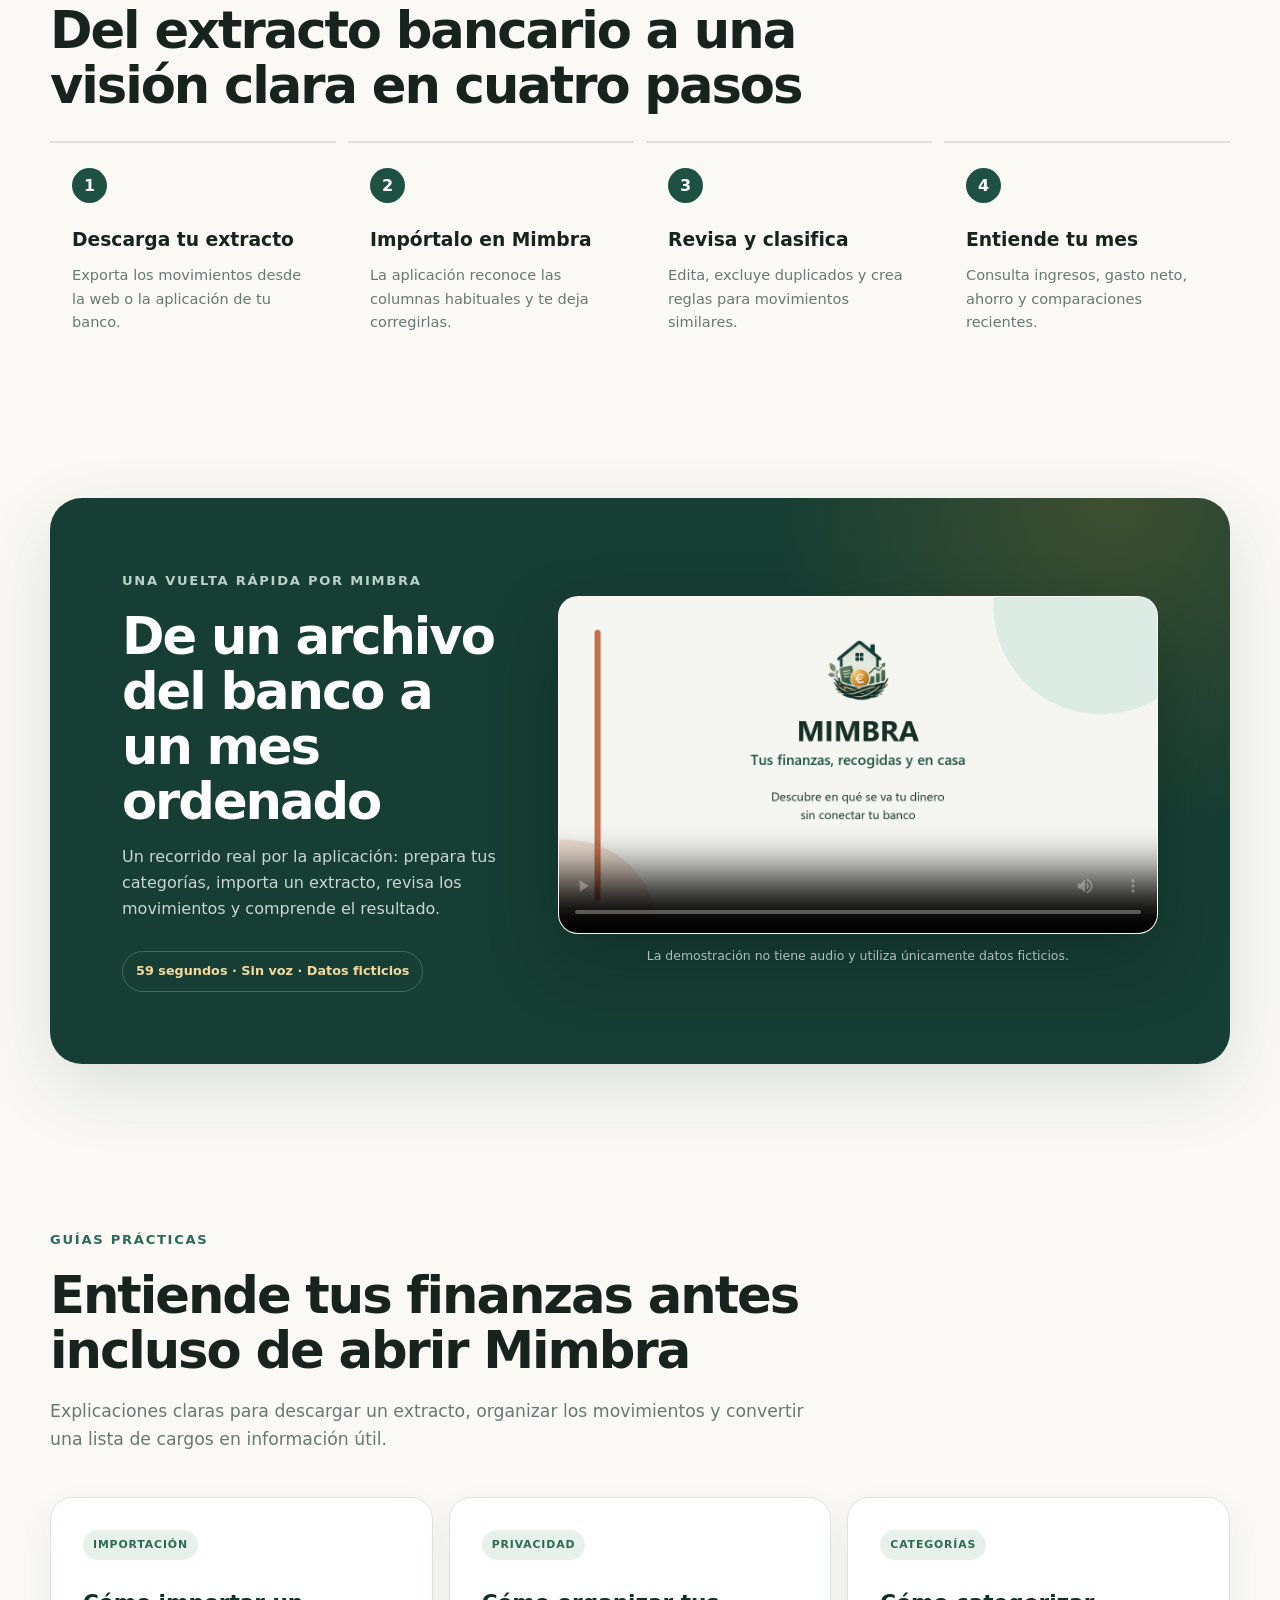
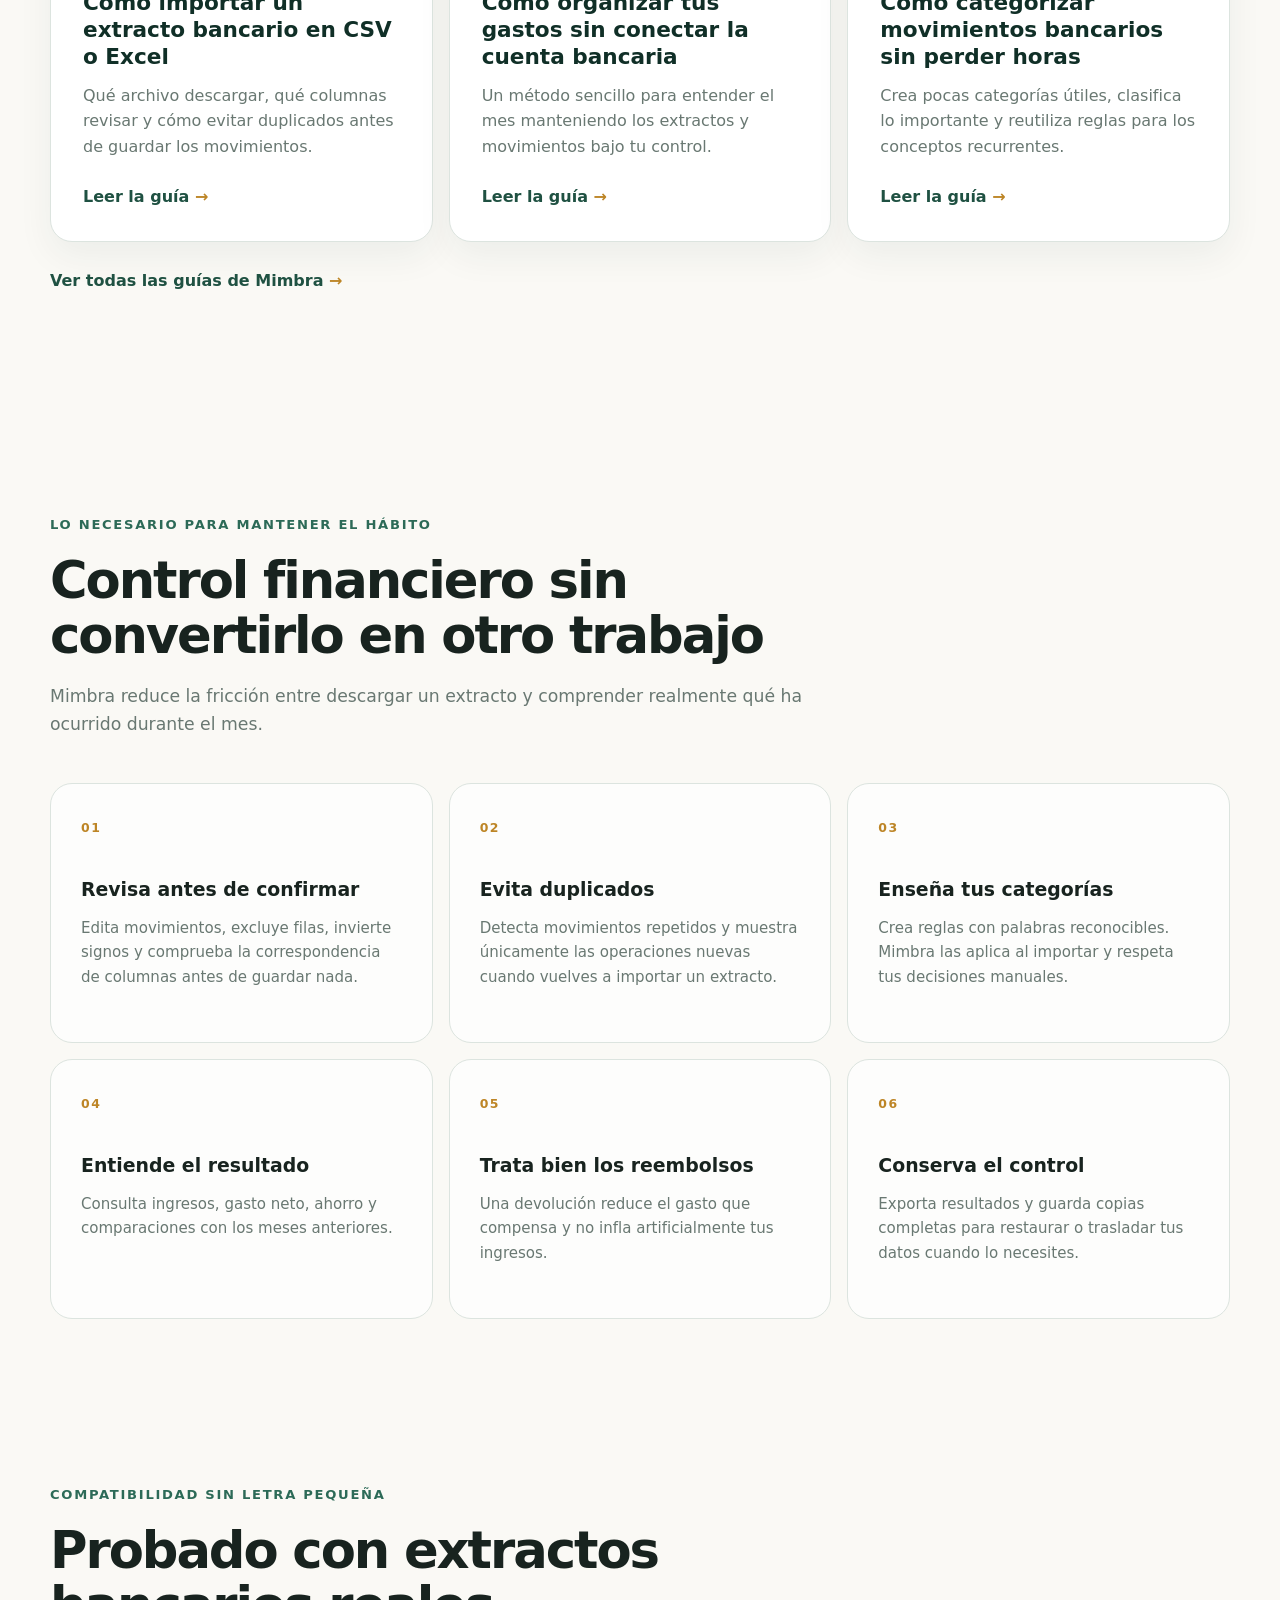
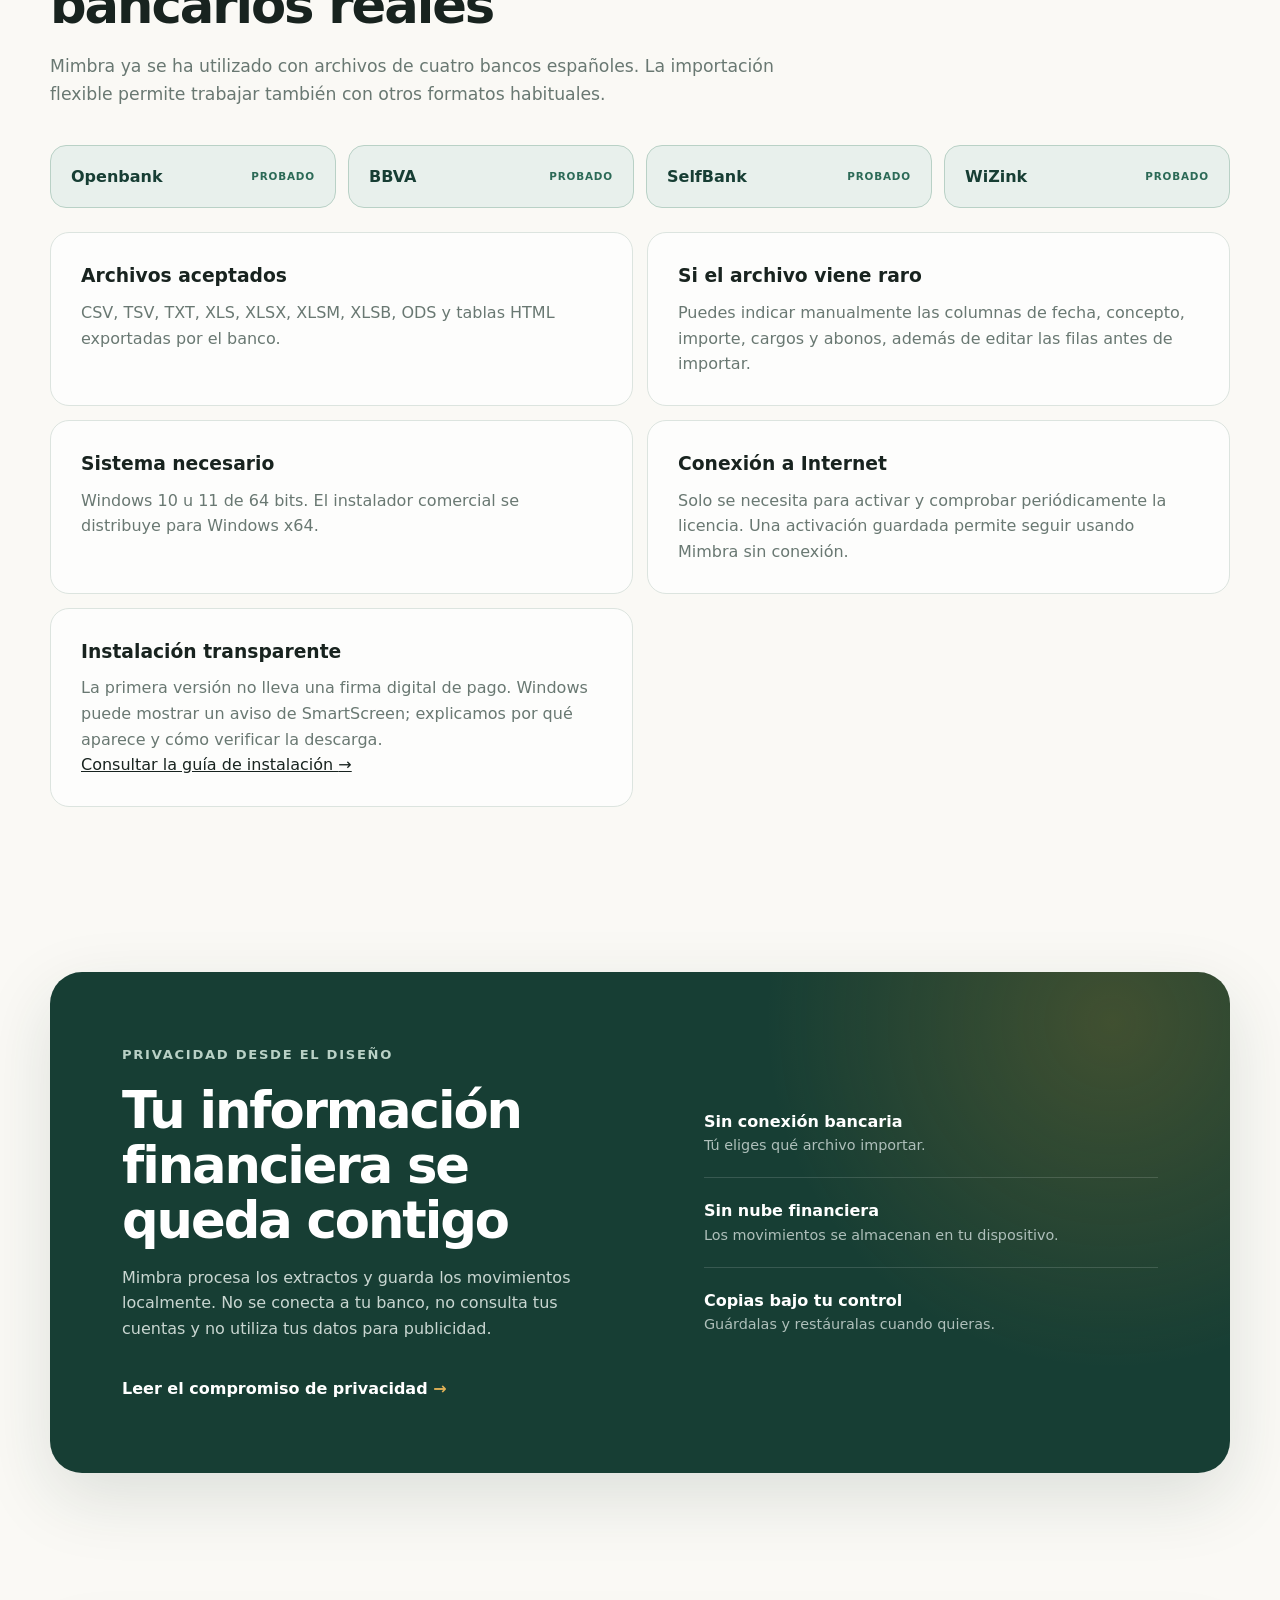
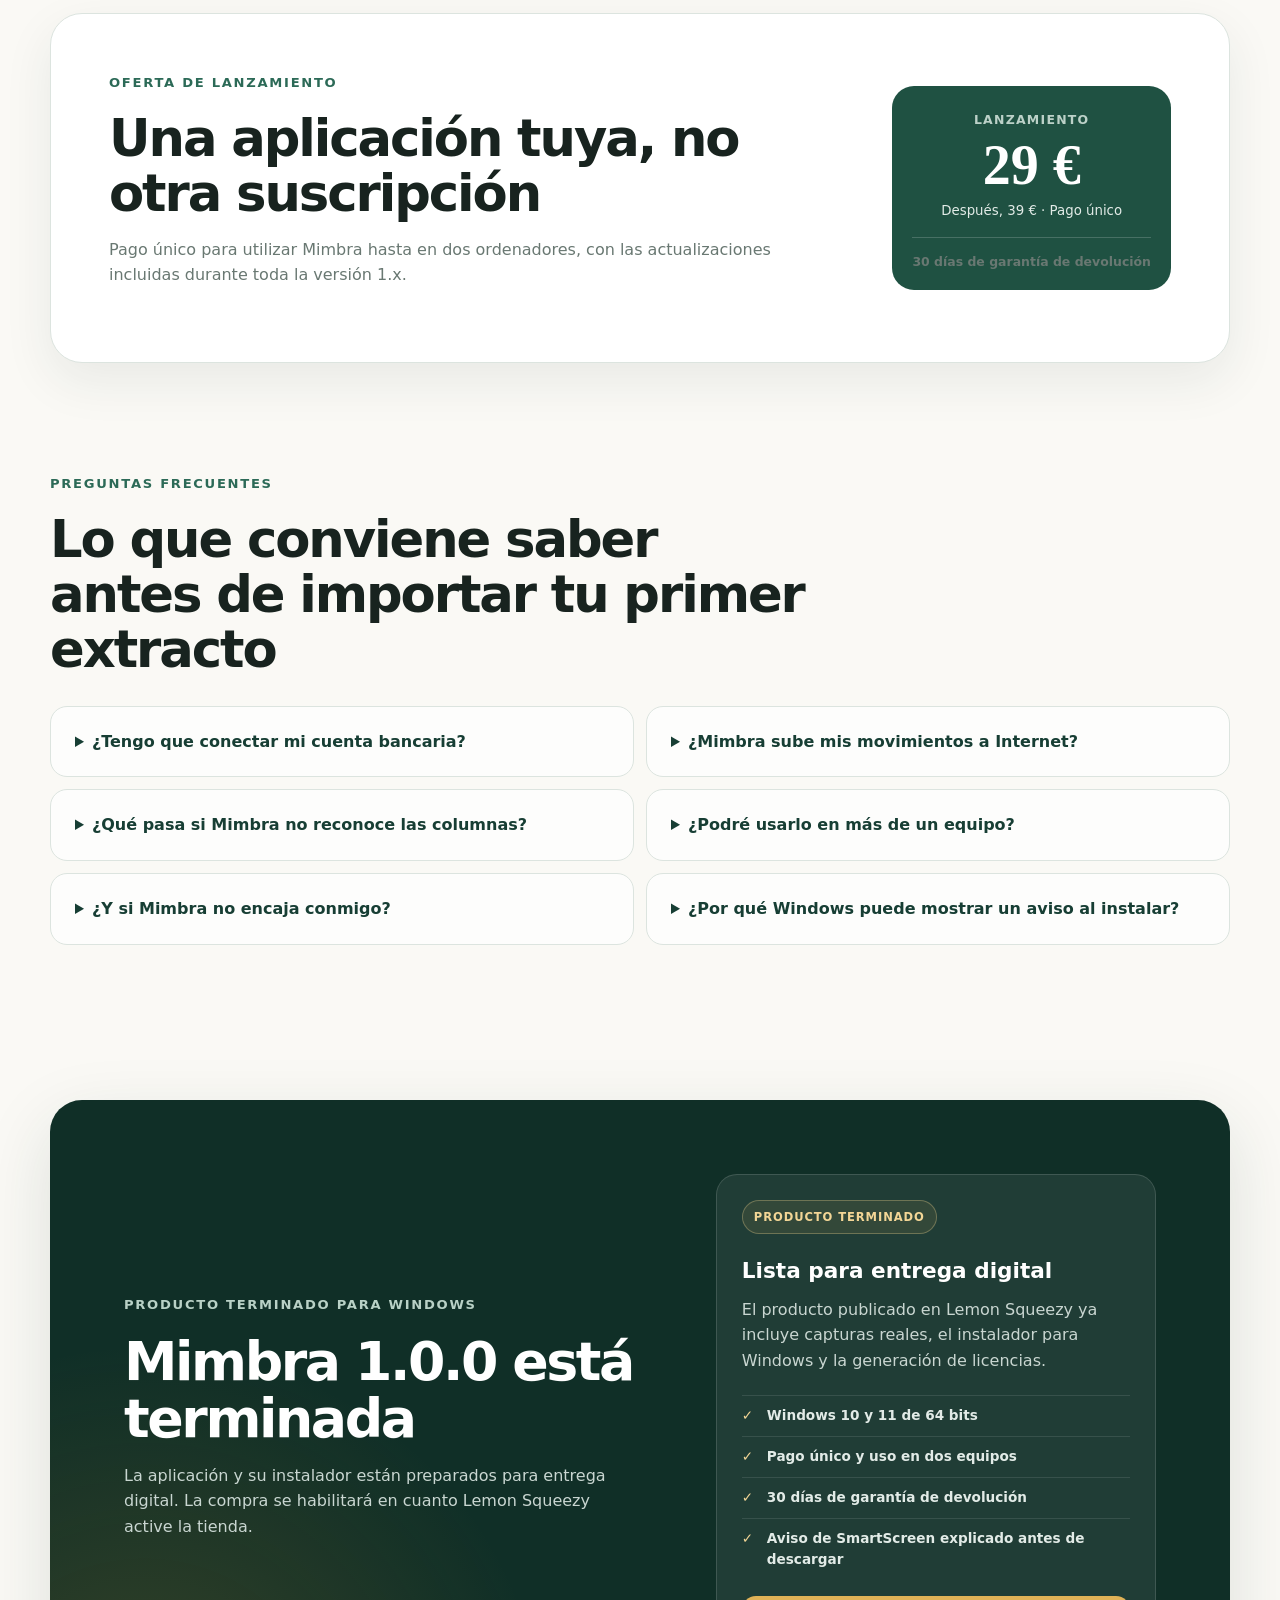
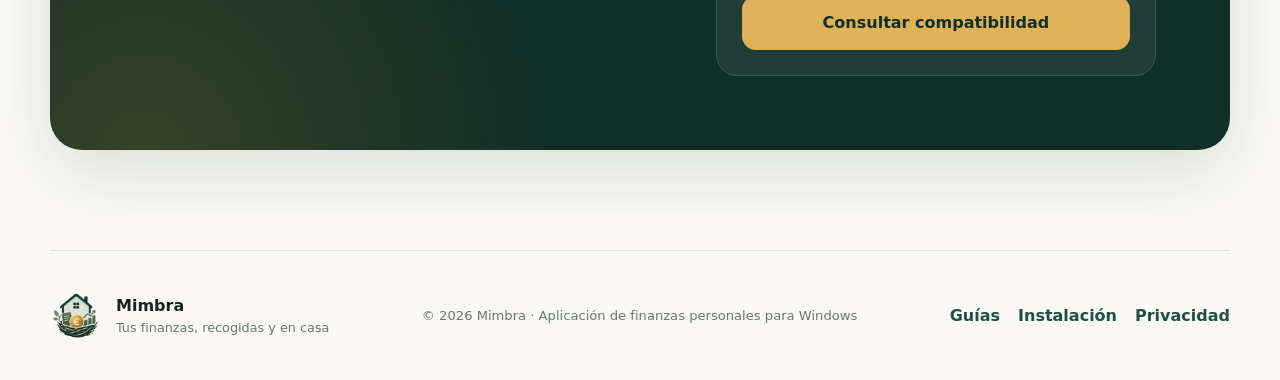
==== commit 7ed2e145: "Add guides and product demo" ====
--- a/index.html
+++ b/index.html
@@ -3,6 +3,8 @@
   <head>
     <meta charset="utf-8">
     <meta name="viewport" content="width=device-width, initial-scale=1">
+    <meta name="google-site-verification" content="I8fHFwOlo78E06uLu3bIlbRH12olm763sEvNOJEpJZg">
+    <meta name="msvalidate.01" content="CFA1116486EBB0A00A73E02642421532">
     <meta name="description" content="Mimbra es una aplicación de finanzas personales para Windows. Importa extractos bancarios, organiza tus gastos y conserva los datos en tu ordenador.">
     <meta name="robots" content="index, follow, max-image-preview:large">
     <meta name="application-name" content="Mimbra">
@@ -136,6 +138,7 @@
       </a>
       <nav aria-label="Navegación principal">
         <a href="#como-funciona">Cómo funciona</a>
+        <a href="#guias">Guías</a>
         <a href="#compatibilidad">Compatibilidad</a>
         <a href="#privacidad">Privacidad</a>
         <a class="nav-cta" href="#lanzamiento">Versión 1.0.0 lista</a>
@@ -236,16 +239,46 @@
           <div class="demo-copy">
             <p class="eyebrow light">Una vuelta rápida por Mimbra</p>
             <h2 id="demo-title">De un archivo del banco a un mes ordenado</h2>
-            <p>La demo mostrará el recorrido real: importar, comprobar columnas, revisar movimientos, categorizar y ver el resumen.</p>
-            <span class="demo-status">Demo de 60 segundos en preparación</span>
-          </div>
-          <div class="demo-storyboard" aria-label="Pasos que aparecerán en la demostración">
-            <span><b>01</b> Importar</span>
-            <span><b>02</b> Revisar</span>
-            <span><b>03</b> Categorizar</span>
-            <span><b>04</b> Comprender</span>
-          </div>
-        </div>
+            <p>Un recorrido real por la aplicación: prepara tus categorías, importa un extracto, revisa los movimientos y comprende el resultado.</p>
+            <span class="demo-status">59 segundos · Sin voz · Datos ficticios</span>
+          </div>
+          <figure class="demo-video">
+            <video controls playsinline preload="metadata" poster="assets/video/mimbra-demo-thumbnail.png" aria-label="Demostración de Mimbra con datos ficticios">
+              <source src="assets/video/mimbra-demo.mp4" type="video/mp4">
+              Tu navegador no puede reproducir este vídeo. Puedes <a href="assets/video/mimbra-demo.mp4">abrir la demostración en formato MP4</a>.
+            </video>
+            <figcaption>La demostración no tiene audio y utiliza únicamente datos ficticios.</figcaption>
+          </figure>
+        </div>
+      </section>
+
+      <section class="section guides" id="guias">
+        <div class="section-heading">
+          <p class="eyebrow">Guías prácticas</p>
+          <h2>Entiende tus finanzas antes incluso de abrir Mimbra</h2>
+          <p>Explicaciones claras para descargar un extracto, organizar los movimientos y convertir una lista de cargos en información útil.</p>
+        </div>
+        <div class="guide-grid">
+          <article>
+            <span class="guide-tag">Importación</span>
+            <h3>Cómo importar un extracto bancario en CSV o Excel</h3>
+            <p>Qué archivo descargar, qué columnas revisar y cómo evitar duplicados antes de guardar los movimientos.</p>
+            <a href="guias/importar-extracto-bancario.html">Leer la guía <span>→</span></a>
+          </article>
+          <article>
+            <span class="guide-tag">Privacidad</span>
+            <h3>Cómo organizar tus gastos sin conectar la cuenta bancaria</h3>
+            <p>Un método sencillo para entender el mes manteniendo los extractos y movimientos bajo tu control.</p>
+            <a href="guias/organizar-gastos-sin-conectar-banco.html">Leer la guía <span>→</span></a>
+          </article>
+          <article>
+            <span class="guide-tag">Categorías</span>
+            <h3>Cómo categorizar movimientos bancarios sin perder horas</h3>
+            <p>Crea pocas categorías útiles, clasifica lo importante y reutiliza reglas para los conceptos recurrentes.</p>
+            <a href="guias/categorizar-movimientos-bancarios.html">Leer la guía <span>→</span></a>
+          </article>
+        </div>
+        <a class="guides-all" href="guias/">Ver todas las guías de Mimbra <span>→</span></a>
       </section>
 
       <section class="section features" id="funciones">
@@ -417,8 +450,11 @@
       <img src="assets/mimbra-icono.png" alt="" width="52" height="52">
       <div><strong>Mimbra</strong><span>Tus finanzas, recogidas y en casa</span></div>
       <p>© 2026 Mimbra · Aplicación de finanzas personales para Windows</p>
-      <a href="instalacion.html">Instalación</a>
-      <a href="privacidad.html">Privacidad</a>
+      <nav class="footer-links" aria-label="Enlaces del pie">
+        <a href="guias/">Guías</a>
+        <a href="instalacion.html">Instalación</a>
+        <a href="privacidad.html">Privacidad</a>
+      </nav>
     </footer>
 
   </body>
--- a/styles.css
+++ b/styles.css
@@ -208,8 +208,8 @@
 .demo-card {
   padding: clamp(34px, 6vw, 72px);
   display: grid;
-  grid-template-columns: 1fr 1fr;
-  gap: 70px;
+  grid-template-columns: .78fr 1.22fr;
+  gap: 52px;
   align-items: center;
   border-radius: var(--radius-lg);
   color: var(--white);
@@ -235,23 +235,69 @@
   font-size: .8rem;
   font-weight: 800;
 }
-.demo-storyboard {
-  display: grid;
-  grid-template-columns: 1fr 1fr;
-  gap: 12px;
-}
-.demo-storyboard span {
-  min-height: 118px;
-  padding: 22px;
+.demo-video {
+  min-width: 0;
+  margin: 0;
+}
+.demo-video video {
+  width: 100%;
+  display: block;
+  border: 1px solid rgba(255,255,255,.15);
+  border-radius: 20px;
+  background: #f7f6f1;
+  box-shadow: 0 28px 65px rgba(7, 25, 19, .35);
+}
+.demo-video figcaption {
+  margin-top: 12px;
+  color: #aebfba;
+  font-size: .78rem;
+  text-align: center;
+}
+
+.guides { padding-top: 55px; }
+.guide-grid {
+  display: grid;
+  grid-template-columns: repeat(3, 1fr);
+  gap: 16px;
+}
+.guide-grid article {
+  min-height: 310px;
+  padding: 32px;
   display: flex;
   flex-direction: column;
-  justify-content: space-between;
-  border: 1px solid rgba(255,255,255,.15);
-  border-radius: 18px;
-  background: rgba(255,255,255,.06);
-  font-weight: 750;
-}
-.demo-storyboard b { color: #e0b257; font-size: .72rem; letter-spacing: .12em; }
+  border: 1px solid var(--line);
+  border-radius: var(--radius-md);
+  background: var(--white);
+  box-shadow: 0 14px 36px rgba(24,55,45,.06);
+}
+.guide-tag {
+  align-self: flex-start;
+  padding: 6px 10px;
+  border-radius: 999px;
+  color: var(--forest-700);
+  background: var(--forest-100);
+  font-size: .68rem;
+  font-weight: 850;
+  letter-spacing: .08em;
+  text-transform: uppercase;
+}
+.guide-grid h3 {
+  margin: 30px 0 12px;
+  color: var(--forest-950);
+  font-size: 1.35rem;
+  line-height: 1.25;
+}
+.guide-grid p { margin: 0 0 24px; color: var(--muted); }
+.guide-grid a,
+.guides-all {
+  margin-top: auto;
+  color: var(--forest-800);
+  font-weight: 850;
+  text-decoration: none;
+}
+.guide-grid a span,
+.guides-all span { color: var(--gold); }
+.guides-all { display: inline-block; margin-top: 26px; }
 
 .compatibility { padding-top: 55px; }
 .bank-list {
@@ -421,6 +467,7 @@
 footer div span { color: var(--muted); font-size: .8rem; }
 footer p { margin: 0; color: var(--muted); text-align: center; font-size: .82rem; }
 footer a { color: var(--forest-800); font-weight: 800; text-decoration: none; }
+.footer-links { display: flex; align-items: center; gap: 18px; }
 
 .legal-content { width: min(calc(100% - 48px), 820px); margin: 55px auto 110px; padding: clamp(32px, 6vw, 70px); border: 1px solid var(--line); border-radius: var(--radius-lg); background: var(--white); box-shadow: var(--shadow); }
 .legal-content h1 { margin: 0 0 24px; font-size: clamp(2.6rem, 5vw, 4.4rem); line-height: 1.02; letter-spacing: -.05em; }
@@ -432,10 +479,108 @@
 .legal-content .checksum { overflow-wrap: anywhere; padding: 16px 18px; border: 1px solid var(--line); border-radius: 14px; background: var(--cream-100); font-family: Consolas, "Courier New", monospace; font-size: .9rem; }
 .legal-content .updated { margin-top: 52px; padding-top: 22px; border-top: 1px solid var(--line); font-size: .86rem; }
 
+.guide-hero {
+  width: min(calc(100% - 48px), 960px);
+  margin: 36px auto 0;
+  padding: clamp(36px, 7vw, 76px);
+  border: 1px solid var(--line);
+  border-radius: var(--radius-lg);
+  background:
+    radial-gradient(circle at 92% 0%, rgba(189,133,38,.13), transparent 30%),
+    var(--white);
+  box-shadow: var(--shadow);
+}
+.guide-hero h1 {
+  max-width: 820px;
+  margin: 0;
+  font-size: clamp(2.7rem, 6vw, 5.1rem);
+  line-height: 1.02;
+  letter-spacing: -.055em;
+}
+.guide-hero .guide-intro {
+  max-width: 760px;
+  margin: 26px 0 0;
+  color: var(--muted);
+  font-size: 1.12rem;
+}
+.guide-meta {
+  display: flex;
+  flex-wrap: wrap;
+  gap: 10px 20px;
+  margin-top: 28px;
+  color: var(--forest-700);
+  font-size: .82rem;
+  font-weight: 800;
+}
+.guide-content {
+  width: min(calc(100% - 48px), 820px);
+  margin: 56px auto 100px;
+}
+.guide-content h2 {
+  margin: 52px 0 12px;
+  color: var(--forest-950);
+  font-size: clamp(1.7rem, 3vw, 2.35rem);
+  line-height: 1.15;
+  letter-spacing: -.025em;
+}
+.guide-content h3 { margin: 32px 0 8px; color: var(--forest-800); font-size: 1.2rem; }
+.guide-content p,
+.guide-content li { color: var(--muted); font-size: 1.02rem; }
+.guide-content li { margin: 10px 0; }
+.guide-content a { color: var(--forest-700); font-weight: 750; }
+.guide-content .guide-callout {
+  margin: 34px 0;
+  padding: 24px 26px;
+  border-left: 4px solid var(--gold);
+  border-radius: 0 16px 16px 0;
+  background: var(--gold-soft);
+}
+.guide-content .guide-callout strong { color: var(--ink); }
+.guide-content .guide-steps {
+  padding: 0;
+  counter-reset: guide-step;
+  list-style: none;
+}
+.guide-content .guide-steps li {
+  position: relative;
+  min-height: 54px;
+  padding: 14px 0 14px 58px;
+  border-bottom: 1px solid var(--line);
+}
+.guide-content .guide-steps li::before {
+  counter-increment: guide-step;
+  content: counter(guide-step);
+  position: absolute;
+  top: 11px;
+  left: 0;
+  width: 38px;
+  height: 38px;
+  display: grid;
+  place-items: center;
+  border-radius: 50%;
+  color: var(--white);
+  background: var(--forest-800);
+  font-weight: 850;
+}
+.guide-next {
+  margin-top: 58px;
+  padding: 30px;
+  border: 1px solid var(--line);
+  border-radius: var(--radius-md);
+  background: var(--forest-50);
+}
+.guide-next h2 { margin-top: 0; font-size: 1.55rem; }
+.guide-next-links { display: grid; gap: 10px; }
+.guide-index {
+  width: min(calc(100% - 48px), var(--max));
+  margin: 56px auto 100px;
+}
+
 @media (max-width: 1020px) {
   .hero { grid-template-columns: 1fr; }
   .product-preview { max-width: 700px; }
   .feature-grid { grid-template-columns: repeat(2, 1fr); }
+  .guide-grid { grid-template-columns: 1fr 1fr; }
   .steps ol { grid-template-columns: repeat(2, 1fr); }
   .problem, .demo-card, .waitlist-card { grid-template-columns: 1fr; gap: 42px; }
   .bank-list { grid-template-columns: repeat(2, 1fr); }
@@ -460,14 +605,16 @@
   .problem-points { padding: 20px 0 0; border-left: 0; border-top: 2px solid var(--gold); }
   .feature-grid, .steps ol { grid-template-columns: 1fr; }
   .feature-grid article { min-height: 220px; }
-  .demo-storyboard, .bank-list, .compatibility-grid, .faq-grid { grid-template-columns: 1fr; }
-  .demo-storyboard span { min-height: 95px; }
+  .guide-grid, .bank-list, .compatibility-grid, .faq-grid { grid-template-columns: 1fr; }
   .privacy-card { grid-template-columns: 1fr; gap: 35px; }
   .offer-card { grid-template-columns: 1fr; }
   .price { width: 100%; }
-  footer { width: calc(100% - 36px); padding: 28px 0; grid-template-columns: auto 1fr auto; }
+  footer { width: calc(100% - 36px); padding: 28px 0; grid-template-columns: auto 1fr; }
   footer p { display: none; }
+  .footer-links { grid-column: 1 / -1; justify-content: center; flex-wrap: wrap; padding-top: 8px; }
   .legal-content { width: calc(100% - 24px); margin-top: 20px; border-radius: 24px; }
+  .guide-hero { width: calc(100% - 24px); margin-top: 12px; border-radius: 24px; }
+  .guide-content, .guide-index { width: calc(100% - 36px); }
 }
 
 @media (prefers-reduced-motion: reduce) {
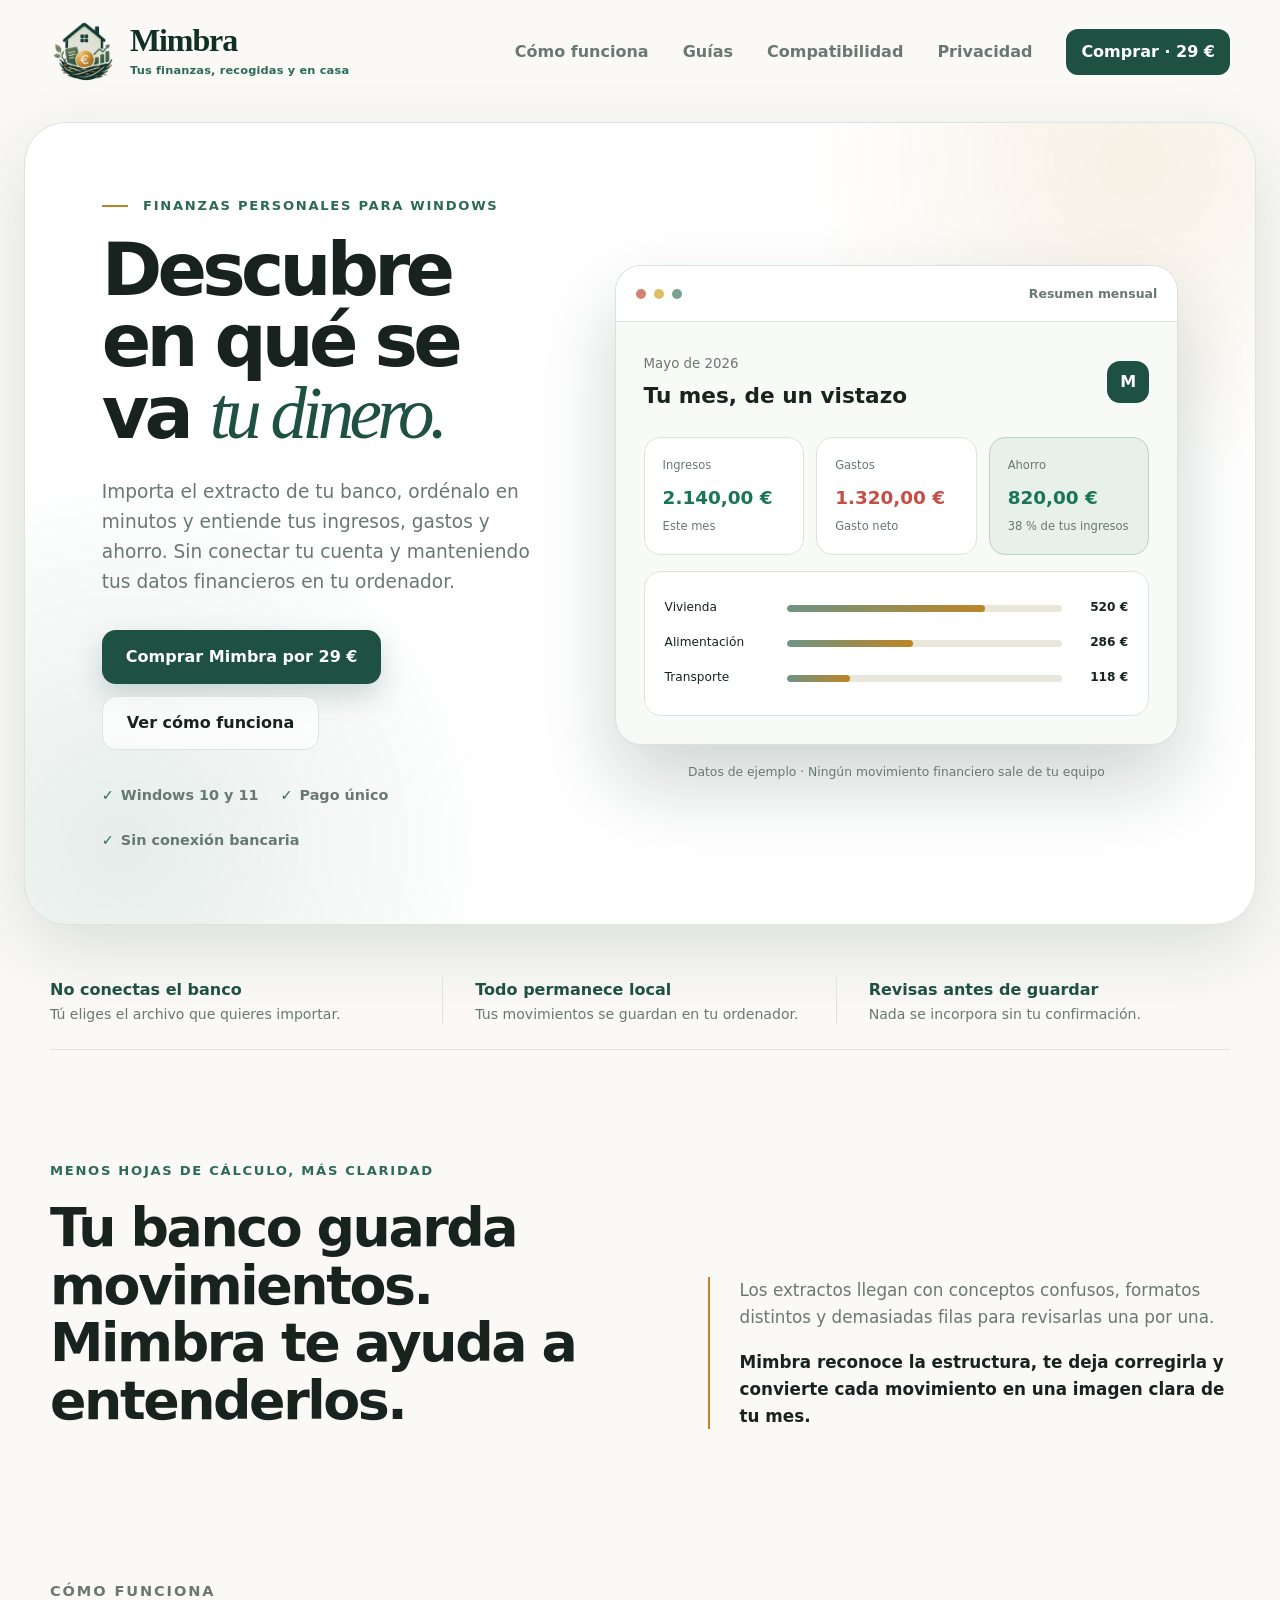
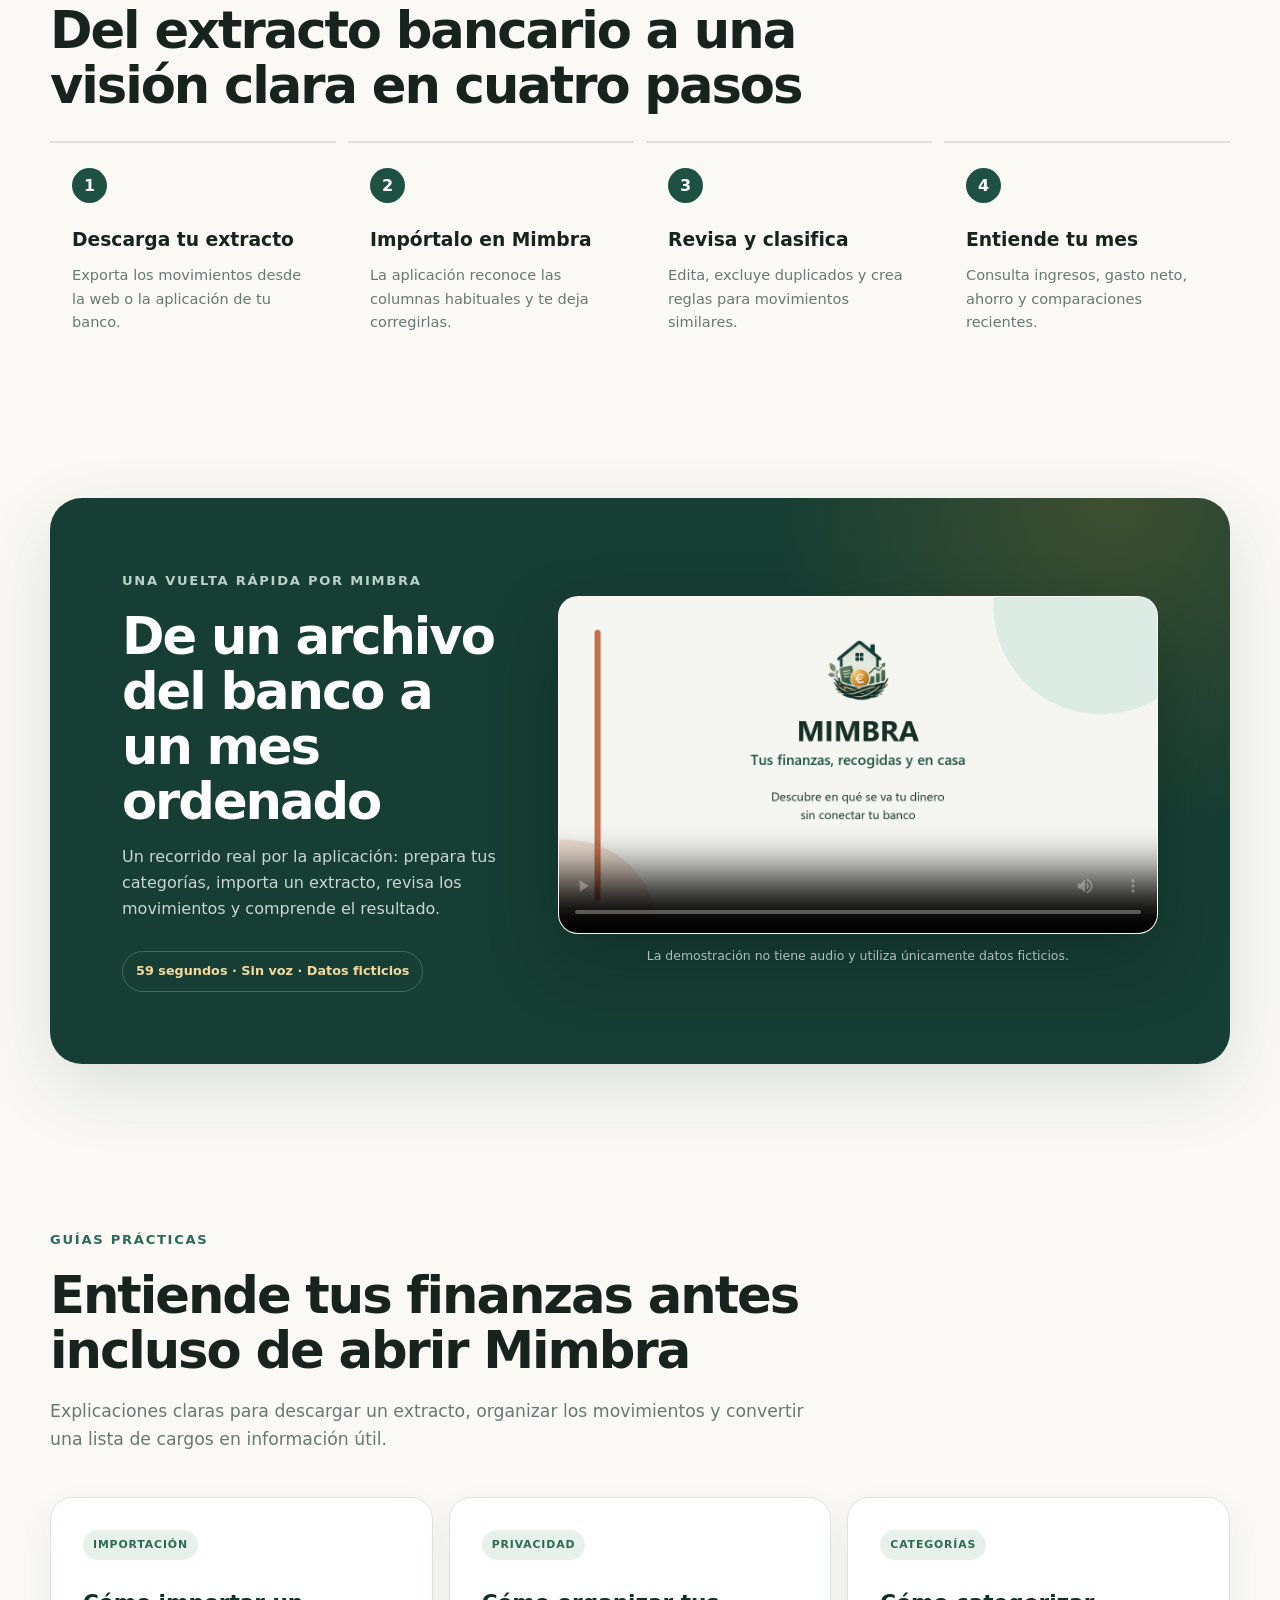
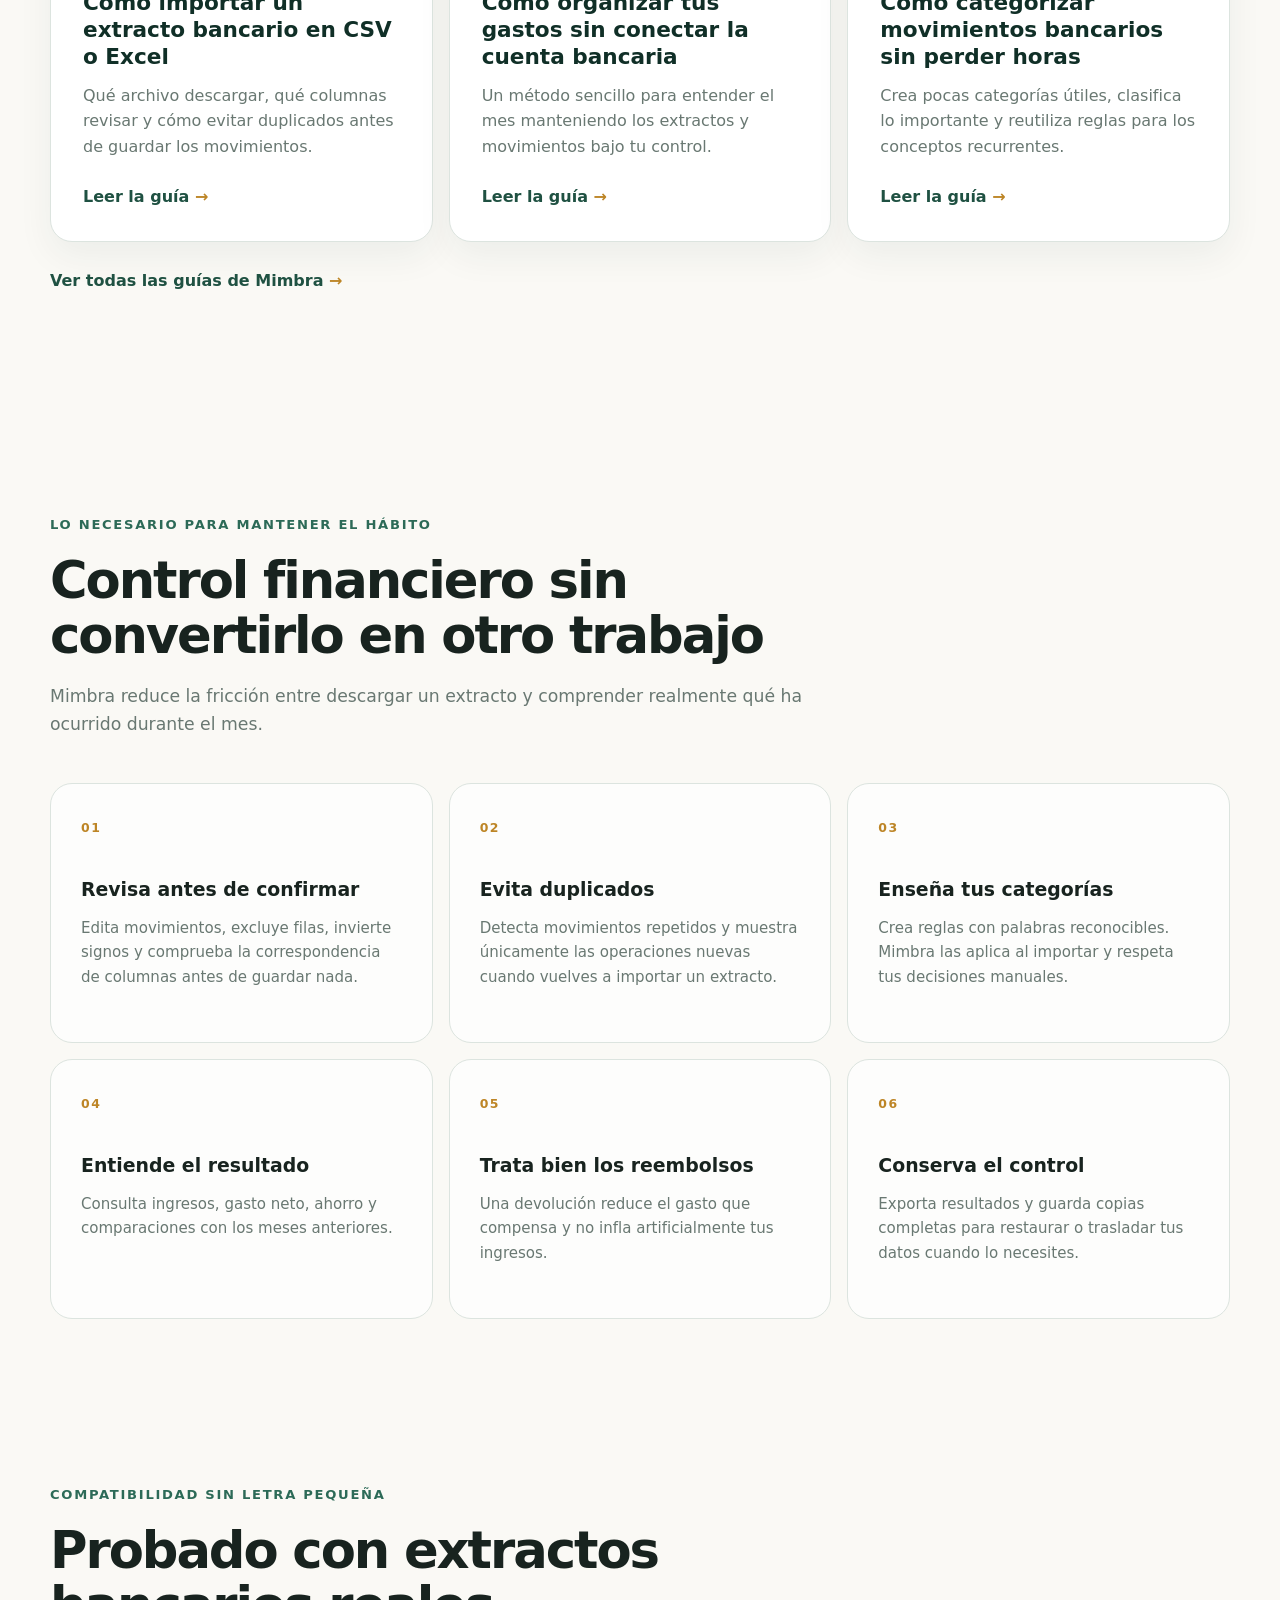
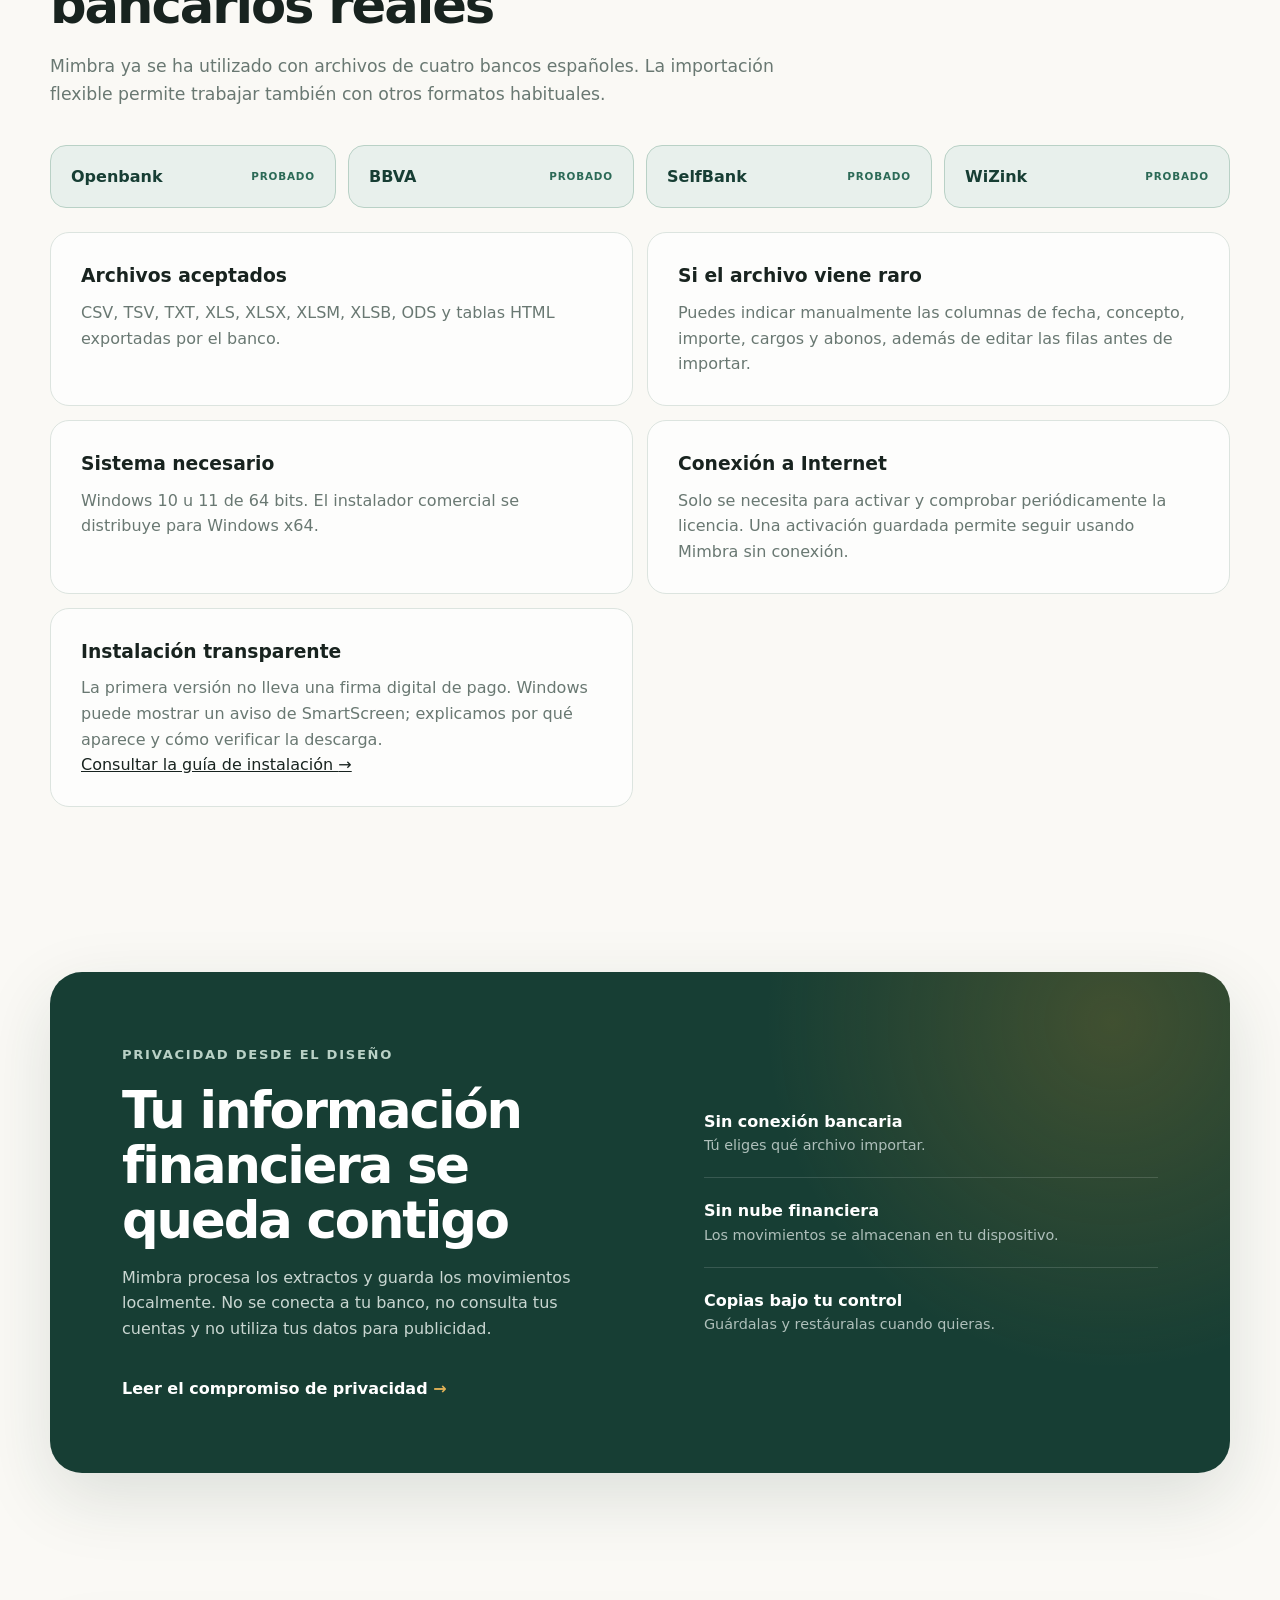
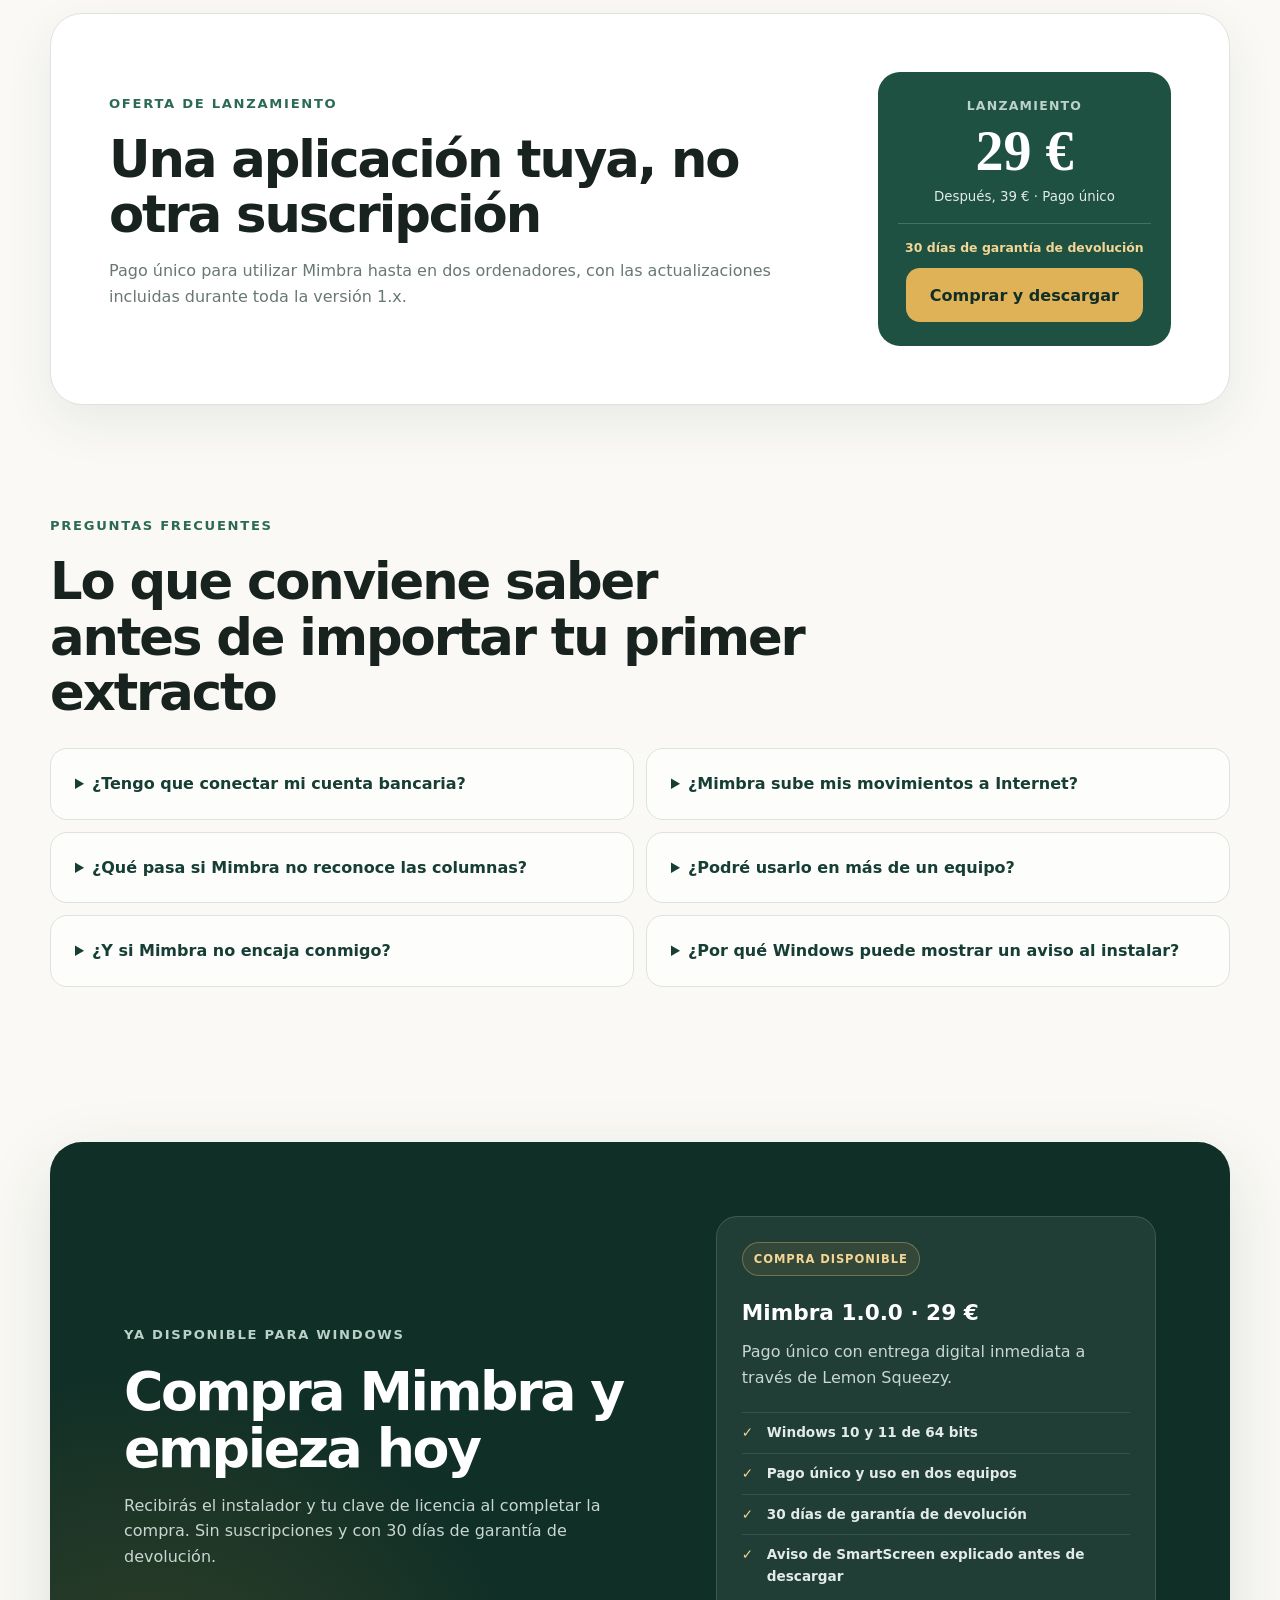
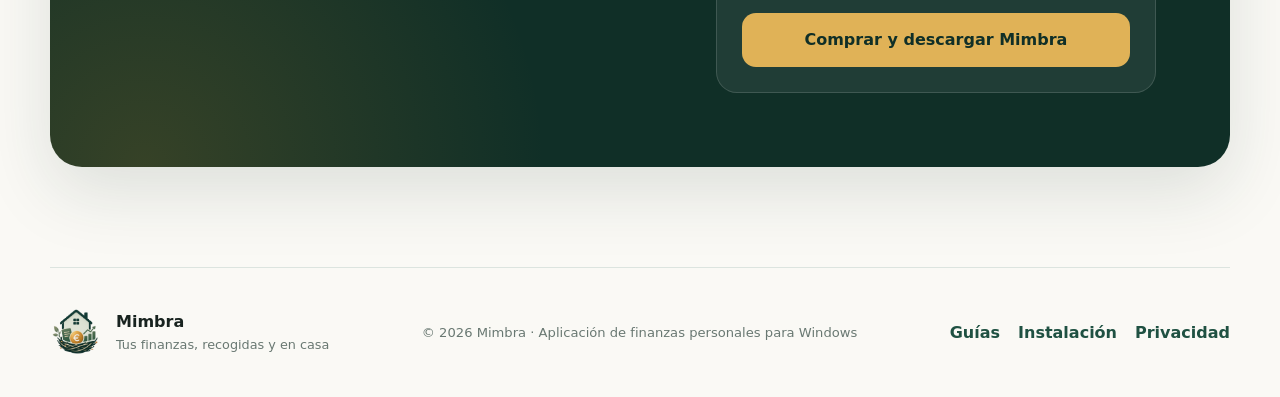
==== commit bb6a07ca: "feat: enable live Mimbra checkout" ====
--- a/index.html
+++ b/index.html
@@ -66,7 +66,8 @@
               "@type": "Offer",
               "price": "29",
               "priceCurrency": "EUR",
-              "url": "https://jolopami.github.io/mimbra-web/#oferta"
+              "availability": "https://schema.org/InStock",
+              "url": "https://mimbra-finance.lemonsqueezy.com/checkout/buy/1da2381a-d8b6-4c23-86bb-6d97fa98a05a?discount=0"
             }
           },
           {
@@ -141,7 +142,7 @@
         <a href="#guias">Guías</a>
         <a href="#compatibilidad">Compatibilidad</a>
         <a href="#privacidad">Privacidad</a>
-        <a class="nav-cta" href="#lanzamiento">Versión 1.0.0 lista</a>
+        <a class="nav-cta" href="https://mimbra-finance.lemonsqueezy.com/checkout/buy/1da2381a-d8b6-4c23-86bb-6d97fa98a05a?discount=0">Comprar · 29 €</a>
       </nav>
     </header>
 
@@ -152,7 +153,7 @@
           <h1>Descubre en qué se va <em>tu dinero.</em></h1>
           <p class="hero-lead">Importa el extracto de tu banco, ordénalo en minutos y entiende tus ingresos, gastos y ahorro. Sin conectar tu cuenta y manteniendo tus datos financieros en tu ordenador.</p>
           <div class="hero-actions">
-            <a class="button button-primary" href="#lanzamiento">Versión 1.0.0 terminada</a>
+            <a class="button button-primary" href="https://mimbra-finance.lemonsqueezy.com/checkout/buy/1da2381a-d8b6-4c23-86bb-6d97fa98a05a?discount=0">Comprar Mimbra por 29 €</a>
             <a class="button button-secondary" href="#como-funciona">Ver cómo funciona</a>
           </div>
           <ul class="quick-facts" aria-label="Características destacadas">
@@ -386,6 +387,7 @@
             <strong>29 €</strong>
             <small>Después, 39 € · Pago único</small>
             <p>30 días de garantía de devolución</p>
+            <a class="button button-gold" href="https://mimbra-finance.lemonsqueezy.com/checkout/buy/1da2381a-d8b6-4c23-86bb-6d97fa98a05a?discount=0">Comprar y descargar</a>
           </div>
         </div>
       </section>
@@ -410,7 +412,7 @@
           </details>
           <details>
             <summary>¿Podré usarlo en más de un equipo?</summary>
-            <p>Sí. La licencia personal prevista permite activar Mimbra en hasta dos ordenadores.</p>
+            <p>Sí. La licencia personal permite activar Mimbra en hasta dos ordenadores.</p>
           </details>
           <details>
             <summary>¿Y si Mimbra no encaja conmigo?</summary>
@@ -426,21 +428,21 @@
       <section class="section waitlist" id="lanzamiento">
         <div class="waitlist-card">
           <div>
-            <p class="eyebrow light">Producto terminado para Windows</p>
-            <h2>Mimbra 1.0.0 está terminada</h2>
-            <p>La aplicación y su instalador están preparados para entrega digital. La compra se habilitará en cuanto Lemon Squeezy active la tienda.</p>
+            <p class="eyebrow light">Ya disponible para Windows</p>
+            <h2>Compra Mimbra y empieza hoy</h2>
+            <p>Recibirás el instalador y tu clave de licencia al completar la compra. Sin suscripciones y con 30 días de garantía de devolución.</p>
           </div>
           <div class="launch-status">
-            <span class="launch-pill">Producto terminado</span>
-            <h3>Lista para entrega digital</h3>
-            <p>El producto publicado en Lemon Squeezy ya incluye capturas reales, el instalador para Windows y la generación de licencias.</p>
+            <span class="launch-pill">Compra disponible</span>
+            <h3>Mimbra 1.0.0 · 29 €</h3>
+            <p>Pago único con entrega digital inmediata a través de Lemon Squeezy.</p>
             <ul>
               <li>Windows 10 y 11 de 64 bits</li>
               <li>Pago único y uso en dos equipos</li>
               <li>30 días de garantía de devolución</li>
               <li>Aviso de SmartScreen explicado antes de descargar</li>
             </ul>
-            <a class="button button-gold" href="#compatibilidad">Consultar compatibilidad</a>
+            <a class="button button-gold" href="https://mimbra-finance.lemonsqueezy.com/checkout/buy/1da2381a-d8b6-4c23-86bb-6d97fa98a05a?discount=0">Comprar y descargar Mimbra</a>
           </div>
         </div>
       </section>
--- a/styles.css
+++ b/styles.css
@@ -377,6 +377,7 @@
   background: var(--forest-800);
   text-align: center;
 }
+.price .button { width: 100%; margin-top: 16px; }
 .price span, .price strong, .price small { display: block; }
 .price span { color: #bcd1c8; font-size: .78rem; font-weight: 800; text-transform: uppercase; letter-spacing: .1em; }
 .price strong { margin: 7px 0; font-family: Georgia, "Times New Roman", serif; font-size: 3.5rem; line-height: 1; }
